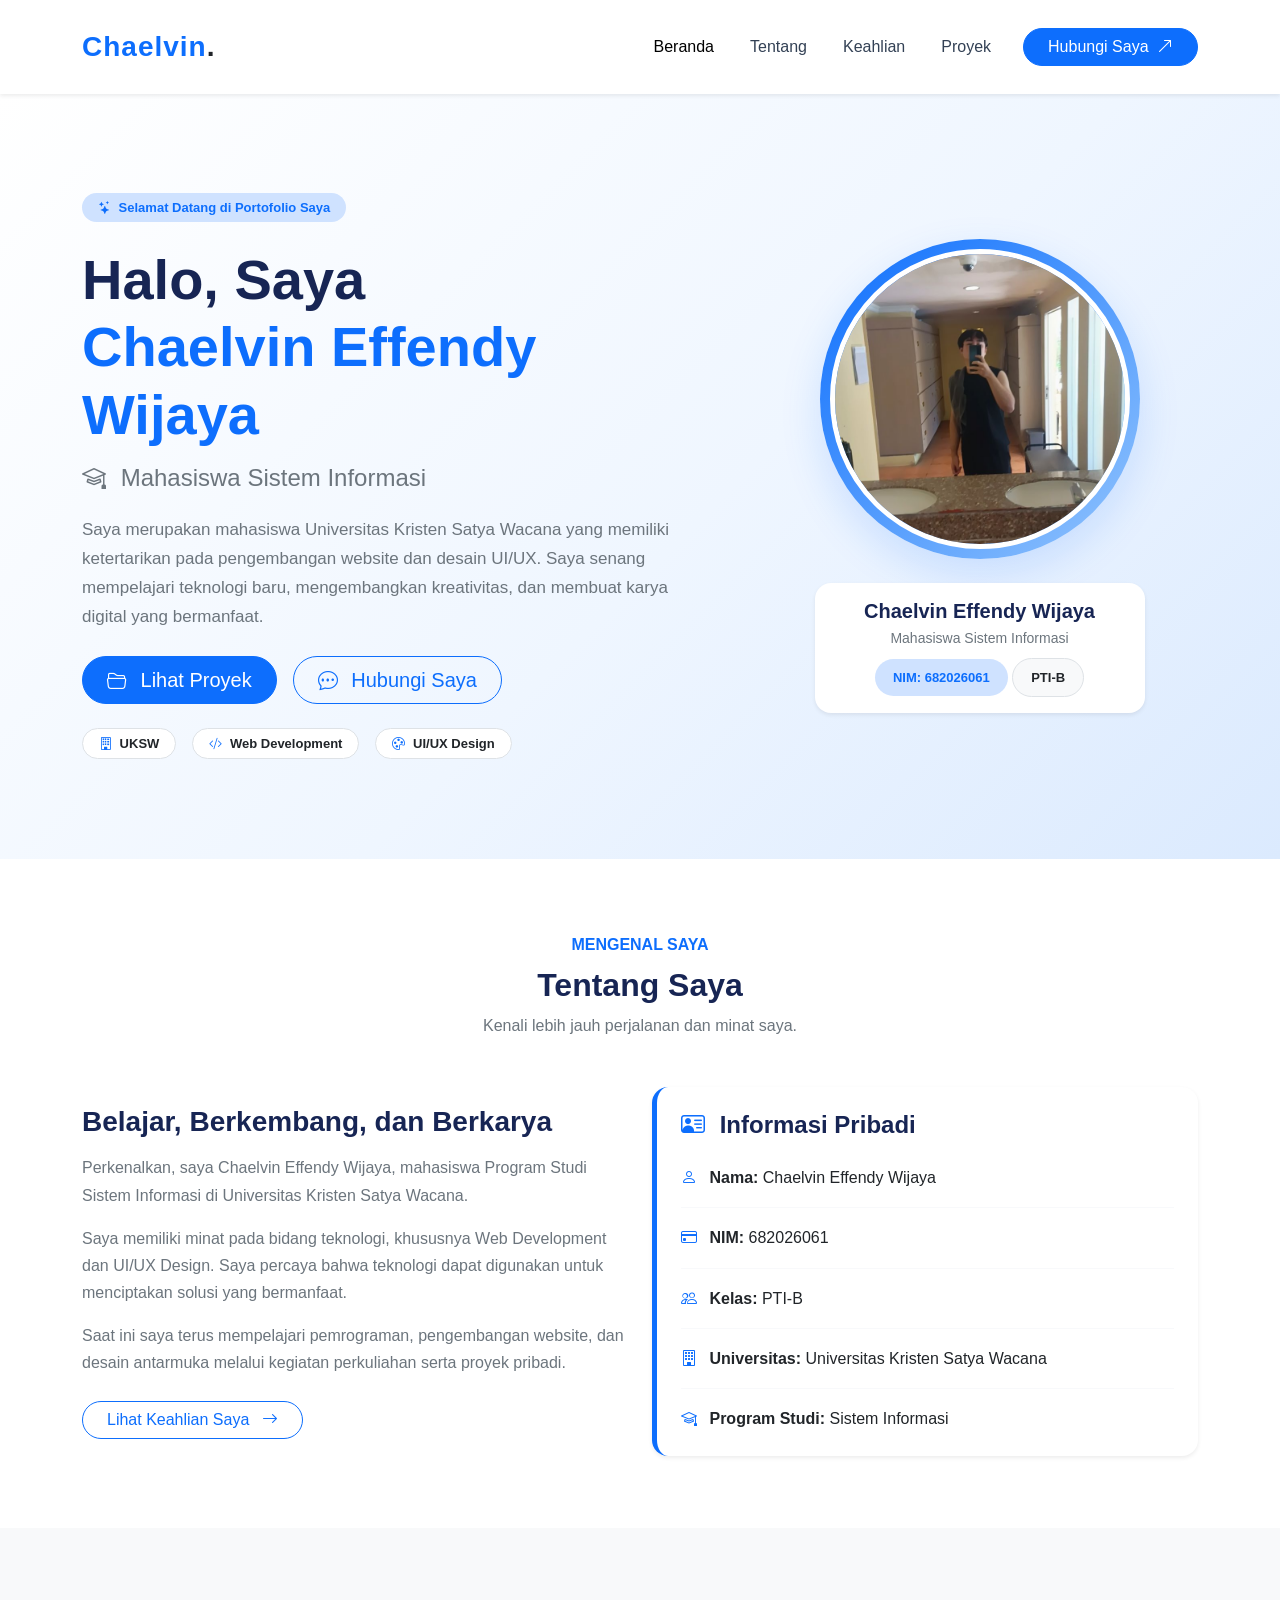
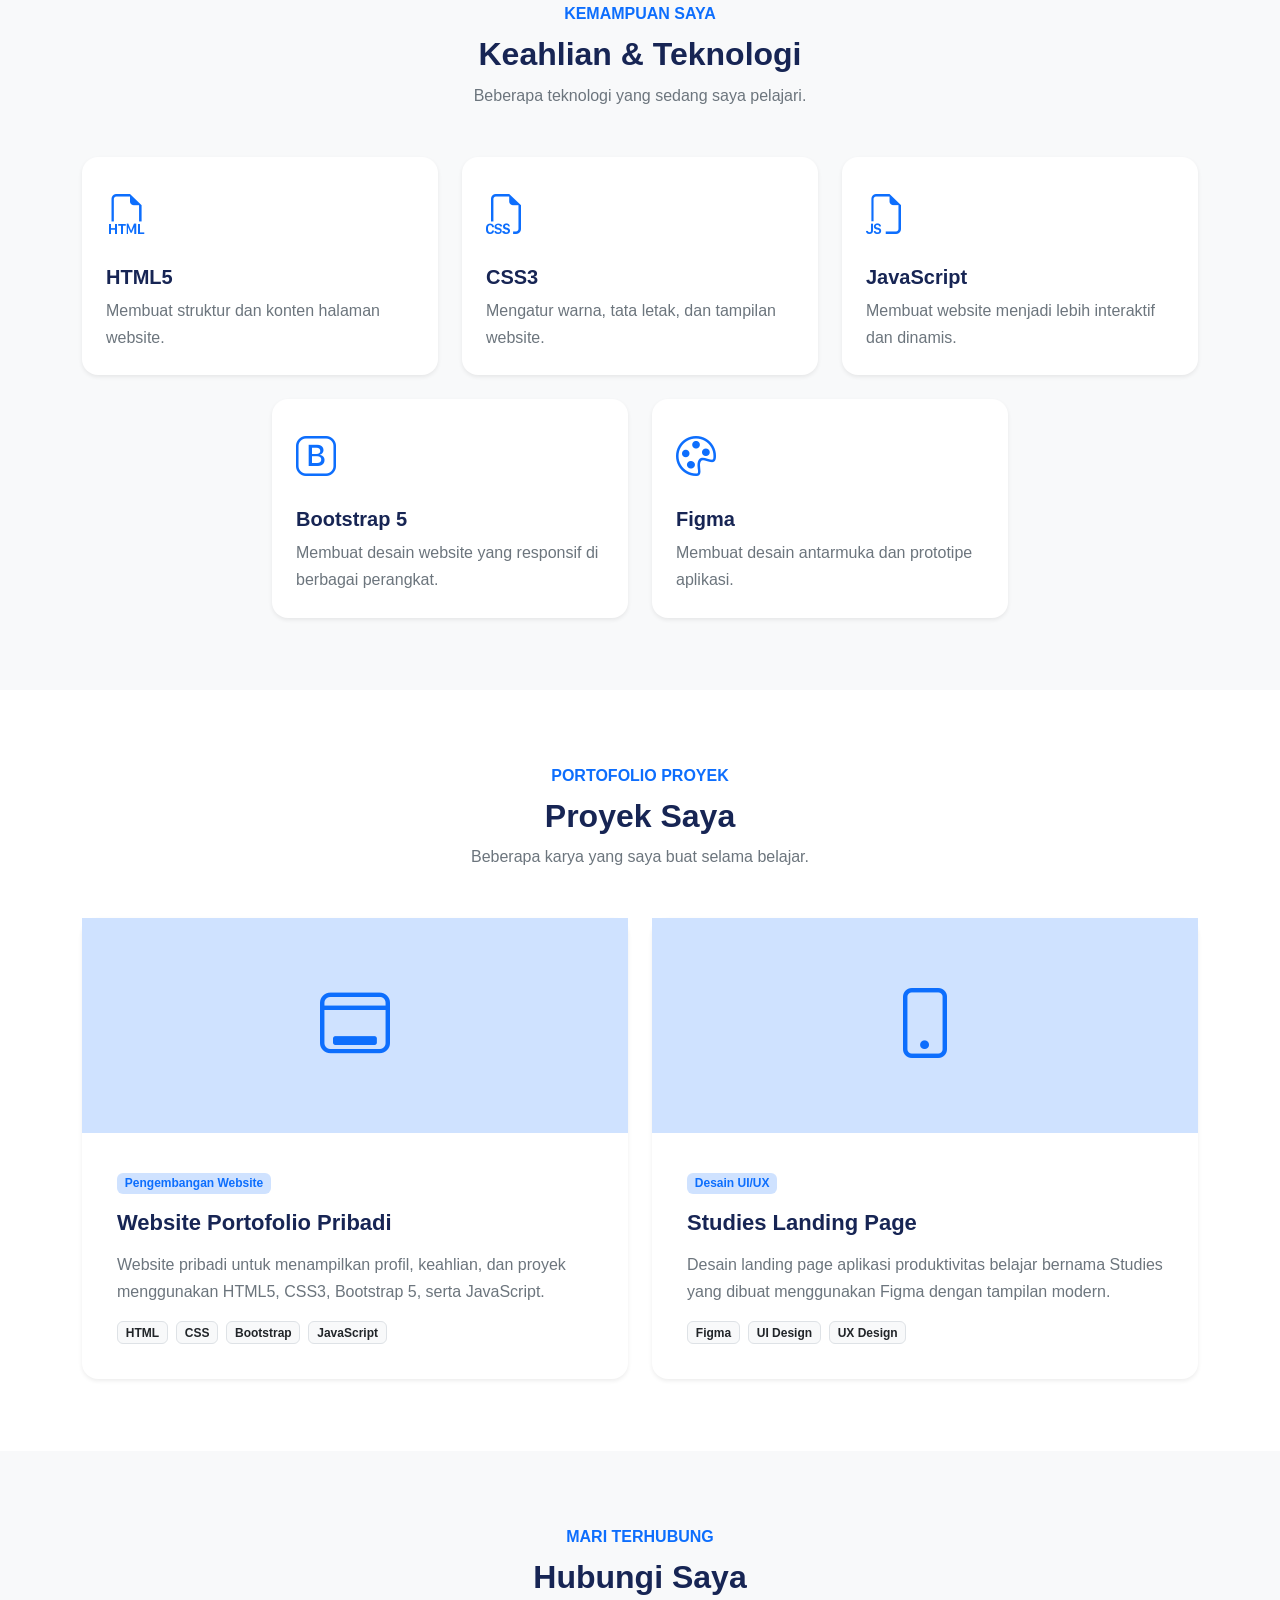
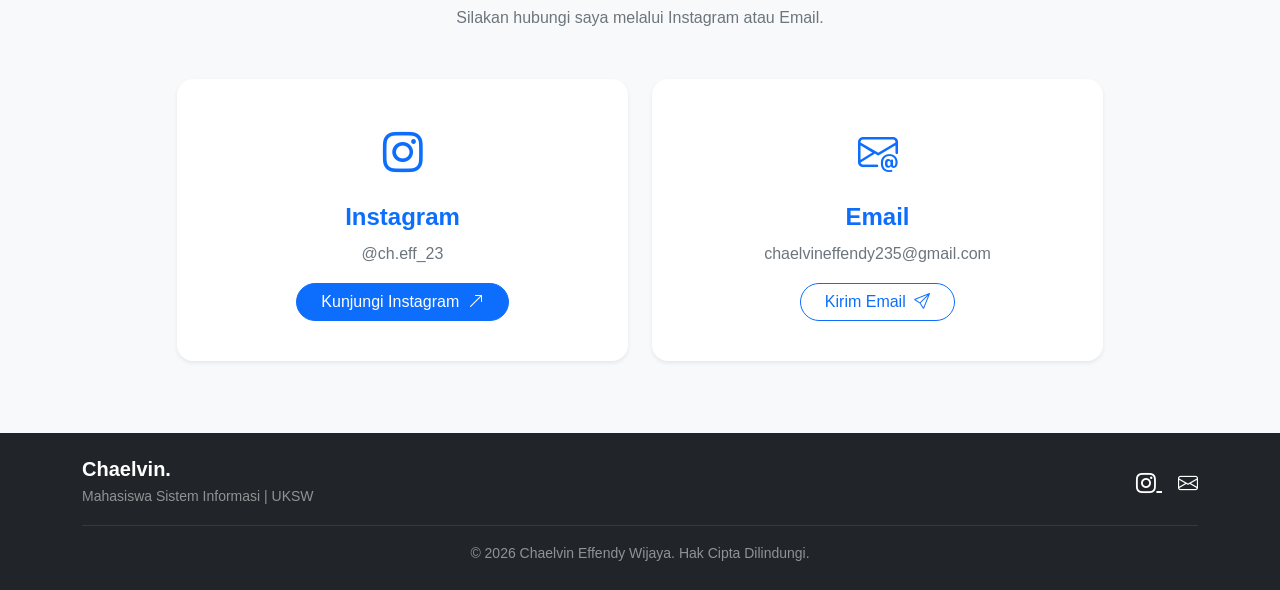
==== index.html @ d5aacc01 "Add files via upload" ====
<!DOCTYPE html>
<html lang="id">

<head>
    <!-- PENGATURAN DASAR -->
    <meta charset="UTF-8">
    <meta name="viewport" content="width=device-width, initial-scale=1.0">
    <meta name="description" content="Portofolio Chaelvin Effendy Wijaya, mahasiswa Sistem Informasi UKSW.">
    <title>Chaelvin | Portofolio Pribadi</title>

    <!-- BOOTSTRAP 5 -->
    <link href="https://cdn.jsdelivr.net/npm/bootstrap@5.3.3/dist/css/bootstrap.min.css" rel="stylesheet">

    <!-- BOOTSTRAP ICONS -->
    <link href="https://cdn.jsdelivr.net/npm/bootstrap-icons@1.11.3/font/bootstrap-icons.min.css" rel="stylesheet">

    <!-- CSS PRIBADI -->
    <link rel="stylesheet" href="style.css">
</head>

<body>

    <!-- ========== NAVBAR ========== -->
    <nav class="navbar navbar-expand-lg bg-white shadow-sm sticky-top">
        <div class="container">

            <a class="navbar-brand fw-bold fs-3 text-primary" href="#home">
                Chaelvin<span class="text-dark">.</span>
            </a>

            <button class="navbar-toggler" type="button"
                    data-bs-toggle="collapse"
                    data-bs-target="#navbarMenu"
                    aria-controls="navbarMenu"
                    aria-expanded="false"
                    aria-label="Buka menu navigasi">
                <span class="navbar-toggler-icon"></span>
            </button>

            <div class="collapse navbar-collapse" id="navbarMenu">
                <ul class="navbar-nav ms-auto align-items-lg-center gap-lg-2">

                    <li class="nav-item">
                        <a class="nav-link" href="#home">Beranda</a>
                    </li>

                    <li class="nav-item">
                        <a class="nav-link" href="#about">Tentang</a>
                    </li>

                    <li class="nav-item">
                        <a class="nav-link" href="#skills">Keahlian</a>
                    </li>

                    <li class="nav-item">
                        <a class="nav-link" href="#projects">Proyek</a>
                    </li>

                    <li class="nav-item ms-lg-3">
                        <a class="btn btn-primary rounded-pill px-4"
                           href="#contact">
                            Hubungi Saya
                            <i class="bi bi-arrow-up-right ms-1"></i>
                        </a>
                    </li>

                </ul>
            </div>
        </div>
    </nav>


    <!-- ========== HERO SECTION ========== -->
    <section id="home" class="hero-section py-5">
        <div class="container">
            <div class="row align-items-center g-5">

                <!-- PERKENALAN -->
                <div class="col-lg-7">

                    <span class="badge bg-primary-subtle text-primary rounded-pill px-3 py-2 mb-4">
                        <i class="bi bi-stars me-1"></i>
                        Selamat Datang di Portofolio Saya
                    </span>

                    <h1 class="display-4 fw-bold mb-3">
                        Halo, Saya
                        <span class="text-primary d-block">
                            Chaelvin Effendy Wijaya
                        </span>
                    </h1>

                    <h4 class="text-secondary mb-4">
                        <i class="bi bi-mortarboard me-2"></i>
                        Mahasiswa Sistem Informasi
                    </h4>

                    <p class="lead text-secondary mb-4">
                        Saya merupakan mahasiswa Universitas Kristen
                        Satya Wacana yang memiliki ketertarikan pada
                        pengembangan website dan desain UI/UX.

                        Saya senang mempelajari teknologi baru,
                        mengembangkan kreativitas, dan membuat
                        karya digital yang bermanfaat.
                    </p>

                    <!-- TOMBOL -->
                    <div class="d-flex gap-3 flex-wrap mb-4">

                        <a href="#projects"
                           class="btn btn-primary btn-lg rounded-pill px-4">
                            <i class="bi bi-folder2-open me-2"></i>
                            Lihat Proyek
                        </a>

                        <a href="#contact"
                           class="btn btn-outline-primary btn-lg rounded-pill px-4">
                            <i class="bi bi-chat-dots me-2"></i>
                            Hubungi Saya
                        </a>

                    </div>

                    <!-- INFORMASI SINGKAT -->
                    <div class="d-flex flex-wrap gap-3">

                        <span class="badge bg-white text-dark border rounded-pill px-3 py-2">
                            <i class="bi bi-building text-primary me-1"></i>
                            UKSW
                        </span>

                        <span class="badge bg-white text-dark border rounded-pill px-3 py-2">
                            <i class="bi bi-code-slash text-primary me-1"></i>
                            Web Development
                        </span>

                        <span class="badge bg-white text-dark border rounded-pill px-3 py-2">
                            <i class="bi bi-palette text-primary me-1"></i>
                            UI/UX Design
                        </span>

                    </div>
                </div>

                <!-- FOTO PROFIL -->
                <div class="col-lg-5 text-center">

                    <div class="profile-wrapper mx-auto mb-4">
                        <img src="IMG/chae.png"
                             alt="Foto profil Chaelvin Effendy Wijaya"
                             class="img-fluid rounded-circle profile-img">
                    </div>

                    <!-- KARTU IDENTITAS -->
                    <div class="card border-0 shadow-sm rounded-4 mx-auto"
                         style="max-width: 330px;">

                        <div class="card-body p-3">

                            <h5 class="fw-bold mb-1">
                                Chaelvin Effendy Wijaya
                            </h5>

                            <p class="text-secondary small mb-2">
                                Mahasiswa Sistem Informasi
                            </p>

                            <span class="badge bg-primary-subtle text-primary">
                                NIM: 682026061
                            </span>

                            <span class="badge bg-light text-dark border">
                                PTI-B
                            </span>

                        </div>
                    </div>

                </div>
            </div>
        </div>
    </section>


    <!-- ========== ABOUT SECTION ========== -->
    <section id="about" class="py-5 bg-white">
        <div class="container py-4">

            <!-- JUDUL -->
            <div class="text-center mb-5">
                <p class="text-primary fw-semibold mb-2">
                    MENGENAL SAYA
                </p>

                <h2 class="fw-bold">Tentang Saya</h2>

                <p class="text-secondary">
                    Kenali lebih jauh perjalanan dan minat saya.
                </p>
            </div>

            <div class="row align-items-center g-4">

                <!-- DESKRIPSI -->
                <div class="col-lg-6">

                    <h3 class="fw-bold mb-3">
                        Belajar, Berkembang, dan Berkarya
                    </h3>

                    <p class="text-secondary">
                        Perkenalkan, saya Chaelvin Effendy Wijaya,
                        mahasiswa Program Studi Sistem Informasi
                        di Universitas Kristen Satya Wacana.
                    </p>

                    <p class="text-secondary">
                        Saya memiliki minat pada bidang teknologi,
                        khususnya Web Development dan UI/UX Design.
                        Saya percaya bahwa teknologi dapat digunakan
                        untuk menciptakan solusi yang bermanfaat.
                    </p>

                    <p class="text-secondary">
                        Saat ini saya terus mempelajari pemrograman,
                        pengembangan website, dan desain antarmuka
                        melalui kegiatan perkuliahan serta proyek pribadi.
                    </p>

                    <a href="#skills"
                       class="btn btn-outline-primary rounded-pill px-4 mt-2">
                        Lihat Keahlian Saya
                        <i class="bi bi-arrow-right ms-2"></i>
                    </a>

                </div>

                <!-- DATA DIRI -->
                <div class="col-lg-6">

                    <div class="card border-0 shadow-sm rounded-4">
                        <div class="card-body p-4">

                            <h4 class="fw-bold mb-4">
                                <i class="bi bi-person-vcard text-primary me-2"></i>
                                Informasi Pribadi
                            </h4>

                            <p>
                                <i class="bi bi-person text-primary me-2"></i>
                                <strong>Nama:</strong>
                                Chaelvin Effendy Wijaya
                            </p>
                            <hr>

                            <p>
                                <i class="bi bi-credit-card text-primary me-2"></i>
                                <strong>NIM:</strong>
                                682026061
                            </p>
                            <hr>

                            <p>
                                <i class="bi bi-people text-primary me-2"></i>
                                <strong>Kelas:</strong>
                                PTI-B
                            </p>
                            <hr>

                            <p>
                                <i class="bi bi-building text-primary me-2"></i>
                                <strong>Universitas:</strong>
                                Universitas Kristen Satya Wacana
                            </p>
                            <hr>

                            <p class="mb-0">
                                <i class="bi bi-mortarboard text-primary me-2"></i>
                                <strong>Program Studi:</strong>
                                Sistem Informasi
                            </p>

                        </div>
                    </div>

                </div>
            </div>
        </div>
    </section>


    <!-- ========== SKILLS SECTION ========== -->
    <section id="skills" class="py-5 bg-light">
        <div class="container py-4">

            <div class="text-center mb-5">
                <p class="text-primary fw-semibold mb-2">
                    KEMAMPUAN SAYA
                </p>

                <h2 class="fw-bold">Keahlian & Teknologi</h2>

                <p class="text-secondary">
                    Beberapa teknologi yang sedang saya pelajari.
                </p>
            </div>

            <div class="row g-4 justify-content-center">

                <!-- HTML -->
                <div class="col-md-6 col-lg-4">
                    <div class="card skill-card h-100 border-0 shadow-sm rounded-4">
                        <div class="card-body p-4">

                            <i class="bi bi-filetype-html fs-1 text-primary"></i>

                            <h5 class="fw-bold mt-3">HTML5</h5>

                            <p class="text-secondary mb-0">
                                Membuat struktur dan konten
                                halaman website.
                            </p>

                        </div>
                    </div>
                </div>

                <!-- CSS -->
                <div class="col-md-6 col-lg-4">
                    <div class="card skill-card h-100 border-0 shadow-sm rounded-4">
                        <div class="card-body p-4">

                            <i class="bi bi-filetype-css fs-1 text-primary"></i>

                            <h5 class="fw-bold mt-3">CSS3</h5>

                            <p class="text-secondary mb-0">
                                Mengatur warna, tata letak,
                                dan tampilan website.
                            </p>

                        </div>
                    </div>
                </div>

                <!-- JAVASCRIPT -->
                <div class="col-md-6 col-lg-4">
                    <div class="card skill-card h-100 border-0 shadow-sm rounded-4">
                        <div class="card-body p-4">

                            <i class="bi bi-filetype-js fs-1 text-primary"></i>

                            <h5 class="fw-bold mt-3">JavaScript</h5>

                            <p class="text-secondary mb-0">
                                Membuat website menjadi lebih
                                interaktif dan dinamis.
                            </p>

                        </div>
                    </div>
                </div>

                <!-- BOOTSTRAP -->
                <div class="col-md-6 col-lg-4">
                    <div class="card skill-card h-100 border-0 shadow-sm rounded-4">
                        <div class="card-body p-4">

                            <i class="bi bi-bootstrap fs-1 text-primary"></i>

                            <h5 class="fw-bold mt-3">Bootstrap 5</h5>

                            <p class="text-secondary mb-0">
                                Membuat desain website yang
                                responsif di berbagai perangkat.
                            </p>

                        </div>
                    </div>
                </div>

                <!-- FIGMA -->
                <div class="col-md-6 col-lg-4">
                    <div class="card skill-card h-100 border-0 shadow-sm rounded-4">
                        <div class="card-body p-4">

                            <i class="bi bi-palette fs-1 text-primary"></i>

                            <h5 class="fw-bold mt-3">Figma</h5>

                            <p class="text-secondary mb-0">
                                Membuat desain antarmuka
                                dan prototipe aplikasi.
                            </p>

                        </div>
                    </div>
                </div>

            </div>
        </div>
    </section>


    <!-- ========== PROJECTS SECTION ========== -->
    <section id="projects" class="py-5 bg-white">
        <div class="container py-4">

            <div class="text-center mb-5">
                <p class="text-primary fw-semibold mb-2">
                    PORTOFOLIO PROYEK
                </p>

                <h2 class="fw-bold">Proyek Saya</h2>

                <p class="text-secondary">
                    Beberapa karya yang saya buat selama belajar.
                </p>
            </div>

            <div class="row g-4">

                <!-- PROYEK WEBSITE -->
                <div class="col-md-6">
                    <div class="card project-card h-100 border-0 shadow-sm rounded-4">

                        <div class="project-preview bg-primary-subtle text-center py-5">
                            <i class="bi bi-window-desktop text-primary"
                               style="font-size: 70px;"></i>
                        </div>

                        <div class="card-body p-4">

                            <span class="badge bg-primary-subtle text-primary mb-3">
                                Pengembangan Website
                            </span>

                            <h4 class="fw-bold">
                                Website Portofolio Pribadi
                            </h4>

                            <p class="text-secondary">
                                Website pribadi untuk menampilkan
                                profil, keahlian, dan proyek
                                menggunakan HTML5, CSS3,
                                Bootstrap 5, serta JavaScript.
                            </p>

                            <div class="d-flex flex-wrap gap-2">
                                <span class="badge bg-light text-dark border">HTML</span>
                                <span class="badge bg-light text-dark border">CSS</span>
                                <span class="badge bg-light text-dark border">Bootstrap</span>
                                <span class="badge bg-light text-dark border">JavaScript</span>
                            </div>

                        </div>
                    </div>
                </div>

                <!-- PROYEK FIGMA -->
                <div class="col-md-6">
                    <div class="card project-card h-100 border-0 shadow-sm rounded-4">

                        <div class="project-preview bg-primary-subtle text-center py-5">
                            <i class="bi bi-phone text-primary"
                               style="font-size: 70px;"></i>
                        </div>

                        <div class="card-body p-4">

                            <span class="badge bg-primary-subtle text-primary mb-3">
                                Desain UI/UX
                            </span>

                            <h4 class="fw-bold">
                                Studies Landing Page
                            </h4>

                            <p class="text-secondary">
                                Desain landing page aplikasi
                                produktivitas belajar bernama
                                Studies yang dibuat menggunakan
                                Figma dengan tampilan modern.
                            </p>

                            <div class="d-flex flex-wrap gap-2">
                                <span class="badge bg-light text-dark border">Figma</span>
                                <span class="badge bg-light text-dark border">UI Design</span>
                                <span class="badge bg-light text-dark border">UX Design</span>
                            </div>

                        </div>
                    </div>
                </div>

            </div>
        </div>
    </section>


    <!-- ========== CONTACT SECTION ========== -->
    <section id="contact" class="py-5 bg-light">
        <div class="container py-4">

            <div class="text-center mb-5">
                <p class="text-primary fw-semibold mb-2">
                    MARI TERHUBUNG
                </p>

                <h2 class="fw-bold">Hubungi Saya</h2>

                <p class="text-secondary">
                    Silakan hubungi saya melalui Instagram atau Email.
                </p>
            </div>

            <div class="row justify-content-center g-4">

                <!-- INSTAGRAM -->
                <div class="col-md-5">
                    <div class="card contact-card h-100 border-0 shadow-sm rounded-4">
                        <div class="card-body text-center p-4">

                            <i class="bi bi-instagram fs-1 text-primary"></i>

                            <h4 class="fw-bold mt-3">
                                Instagram
                            </h4>

                            <p class="text-secondary">
                                @ch.eff_23
                            </p>

                            <a href="https://www.instagram.com/ch.eff_23/"
                               target="_blank"
                               rel="noopener noreferrer"
                               class="btn btn-primary rounded-pill px-4">
                                Kunjungi Instagram
                                <i class="bi bi-arrow-up-right ms-1"></i>
                            </a>

                        </div>
                    </div>
                </div>

                <!-- EMAIL -->
                <div class="col-md-5">
                    <div class="card contact-card h-100 border-0 shadow-sm rounded-4">
                        <div class="card-body text-center p-4">

                            <i class="bi bi-envelope-at fs-1 text-primary"></i>

                            <h4 class="fw-bold mt-3">
                                Email
                            </h4>

                            <p class="text-secondary text-break">
                                chaelvineffendy235@gmail.com
                            </p>

                            <a href="mailto:chaelvineffendy235@gmail.com"
                               class="btn btn-outline-primary rounded-pill px-4">
                                Kirim Email
                                <i class="bi bi-send ms-1"></i>
                            </a>

                        </div>
                    </div>
                </div>

            </div>
        </div>
    </section>


    <!-- ========== FOOTER ========== -->
    <footer class="bg-dark text-white py-4">
        <div class="container">

            <div class="row align-items-center text-center text-md-start g-3">

                <div class="col-md-6">
                    <h5 class="fw-bold text-white mb-1">
                        Chaelvin.
                    </h5>

                    <p class="text-white-50 small mb-0">
                        Mahasiswa Sistem Informasi | UKSW
                    </p>
                </div>

                <div class="col-md-6 text-md-end">
                    <a href="https://www.instagram.com/ch.eff_23/"
                       target="_blank"
                       rel="noopener noreferrer"
                       aria-label="Instagram Chaelvin"
                       class="text-white me-3 fs-5">
                        <i class="bi bi-instagram"></i>
                    </a>

                    <a href="mailto:chaelvineffendy235@gmail.com"
                       aria-label="Email Chaelvin"
                       class="text-white fs-5">
                        <i class="bi bi-envelope"></i>
                    </a>
                </div>

            </div>

            <hr class="border-secondary my-3">

            <p class="text-white-50 text-center small mb-0">
                &copy; 2026 Chaelvin Effendy Wijaya.
                Hak Cipta Dilindungi.
            </p>

        </div>
    </footer>


    <!-- BOOTSTRAP JAVASCRIPT -->
    <script src="https://cdn.jsdelivr.net/npm/bootstrap@5.3.3/dist/js/bootstrap.bundle.min.js"></script>

    <!-- JAVASCRIPT PRIBADI -->
    <script src="script.js"></script>

</body>
</html>
---- style.css ----
/* ==================================
   1. PENGATURAN DASAR
================================== */

html {
    scroll-behavior: smooth;
    scroll-padding-top: 80px;
}

body {
    font-family: Arial, sans-serif;
    color: #1e293b;
    background-color: #ffffff;
    line-height: 1.7;
}

h1, h2, h3, h4, h5 {
    color: #172554;
}

section {
    overflow: hidden;
}

/* ==================================
   2. NAVBAR
================================== */

.navbar {
    padding: 18px 0;
}

.navbar-brand {
    font-size: 25px;
    letter-spacing: 1px;
}

.navbar .nav-link {
    color: #334155;
    font-weight: 500;
    margin-left: 12px;
    transition: 0.3s;
}

.navbar .nav-link:hover {
    color: #0d6efd;
}

/* ==================================
   3. HERO SECTION
================================== */

.hero-section {
    min-height: 85vh;
    display: flex;
    align-items: center;

    background: linear-gradient(
        135deg,
        #ffffff 0%,
        #eff6ff 55%,
        #dbeafe 100%
    );
}

.hero-section h1 {
    line-height: 1.2;
}

.hero-section .lead {
    font-size: 17px;
    max-width: 600px;
}

.hero-section .badge {
    padding: 12px 18px;
    font-size: 13px;
    border-radius: 30px;
}

/* ==================================
   4. FOTO PROFIL
================================== */

.profile-wrapper {
    width: 320px;
    height: 320px;
    max-width: 100%;

    padding: 10px;
    border-radius: 50%;

    background: linear-gradient(
        135deg,
        #0d6efd,
        #93c5fd
    );

    box-shadow: 0 15px 40px
        rgba(13, 110, 253, 0.15);
}

.profile-img {
    width: 100%;
    height: 100%;

    object-fit: cover;
    border: 5px solid white;

    transition: transform 0.4s ease;
}

.profile-img:hover {
    transform: scale(1.04);
}

/* ==================================
   5. TOMBOL
================================== */

.btn {
    font-weight: 500;
    transition: 0.3s;
}

.btn-primary {
    background-color: #0d6efd;
    border-color: #0d6efd;
}

.btn-primary:hover {
    background-color: #084298;
    border-color: #084298;
    transform: translateY(-3px);
}

.btn-outline-primary:hover {
    transform: translateY(-3px);
}

/* ==================================
   6. ABOUT SECTION
================================== */

#about {
    padding-top: 70px;
    padding-bottom: 70px;
}

#about .card {
    background-color: #ffffff;
    border-left: 5px solid #0d6efd !important;
}

#about .card p {
    margin-bottom: 12px;
}

#about hr {
    border-color: #e2e8f0;
}

/* ==================================
   7. SKILLS SECTION
================================== */

.skill-card {
    transition: 0.3s ease;
    background-color: #ffffff;
}

.skill-card:hover {
    transform: translateY(-8px);
    box-shadow: 0 15px 30px
        rgba(0, 0, 0, 0.10) !important;
}

.skill-icon {
    width: 75px;
    height: 75px;

    margin: auto;

    display: flex;
    align-items: center;
    justify-content: center;

    background-color: #dbeafe;
    color: #0d6efd;

    font-size: 19px;
    font-weight: bold;

    border-radius: 18px;
}

/* ==================================
   8. PROJECTS SECTION
================================== */

.project-card {
    transition: 0.3s ease;
    background-color: #ffffff;
}

.project-card:hover {
    transform: translateY(-8px);

    box-shadow: 0 15px 35px
        rgba(0, 0, 0, 0.10) !important;
}

.project-card .card-body {
    padding: 35px !important;
}

.project-card h4 {
    font-size: 22px;
    margin-bottom: 15px;
}

/* ==================================
   9. CONTACT SECTION
================================== */

.contact-card {
    transition: 0.3s ease;
}

.contact-card:hover {
    transform: translateY(-6px);

    box-shadow: 0 12px 30px
        rgba(0, 0, 0, 0.10) !important;
}

.contact-card .card-body {
    padding: 40px 25px !important;
}

.contact-card h4 {
    color: #0d6efd;
}

/* ==================================
   10. FOOTER
================================== */

footer {
    background-color: #0f172a !important;
}

footer h5 {
    color: #ffffff;
}

footer p {
    font-size: 14px;
}

/* ==================================
   11. RESPONSIVE UNTUK HP
================================== */

@media (max-width: 768px) {

    .hero-section {
        min-height: auto;
        text-align: center;
        padding-top: 70px !important;
        padding-bottom: 70px !important;
    }

    .hero-section h1 {
        font-size: 36px;
    }

    .hero-section .lead {
        font-size: 15px;
    }

    .hero-section .d-flex {
        justify-content: center;
    }

    .profile-wrapper {
        width: 250px;
        height: 250px;
    }

    .navbar .nav-link {
        margin-left: 0;
        padding: 10px 0;
    }

    #about {
        padding-top: 40px;
        padding-bottom: 40px;
    }

    .project-card .card-body {
        padding: 25px !important;
    }

}
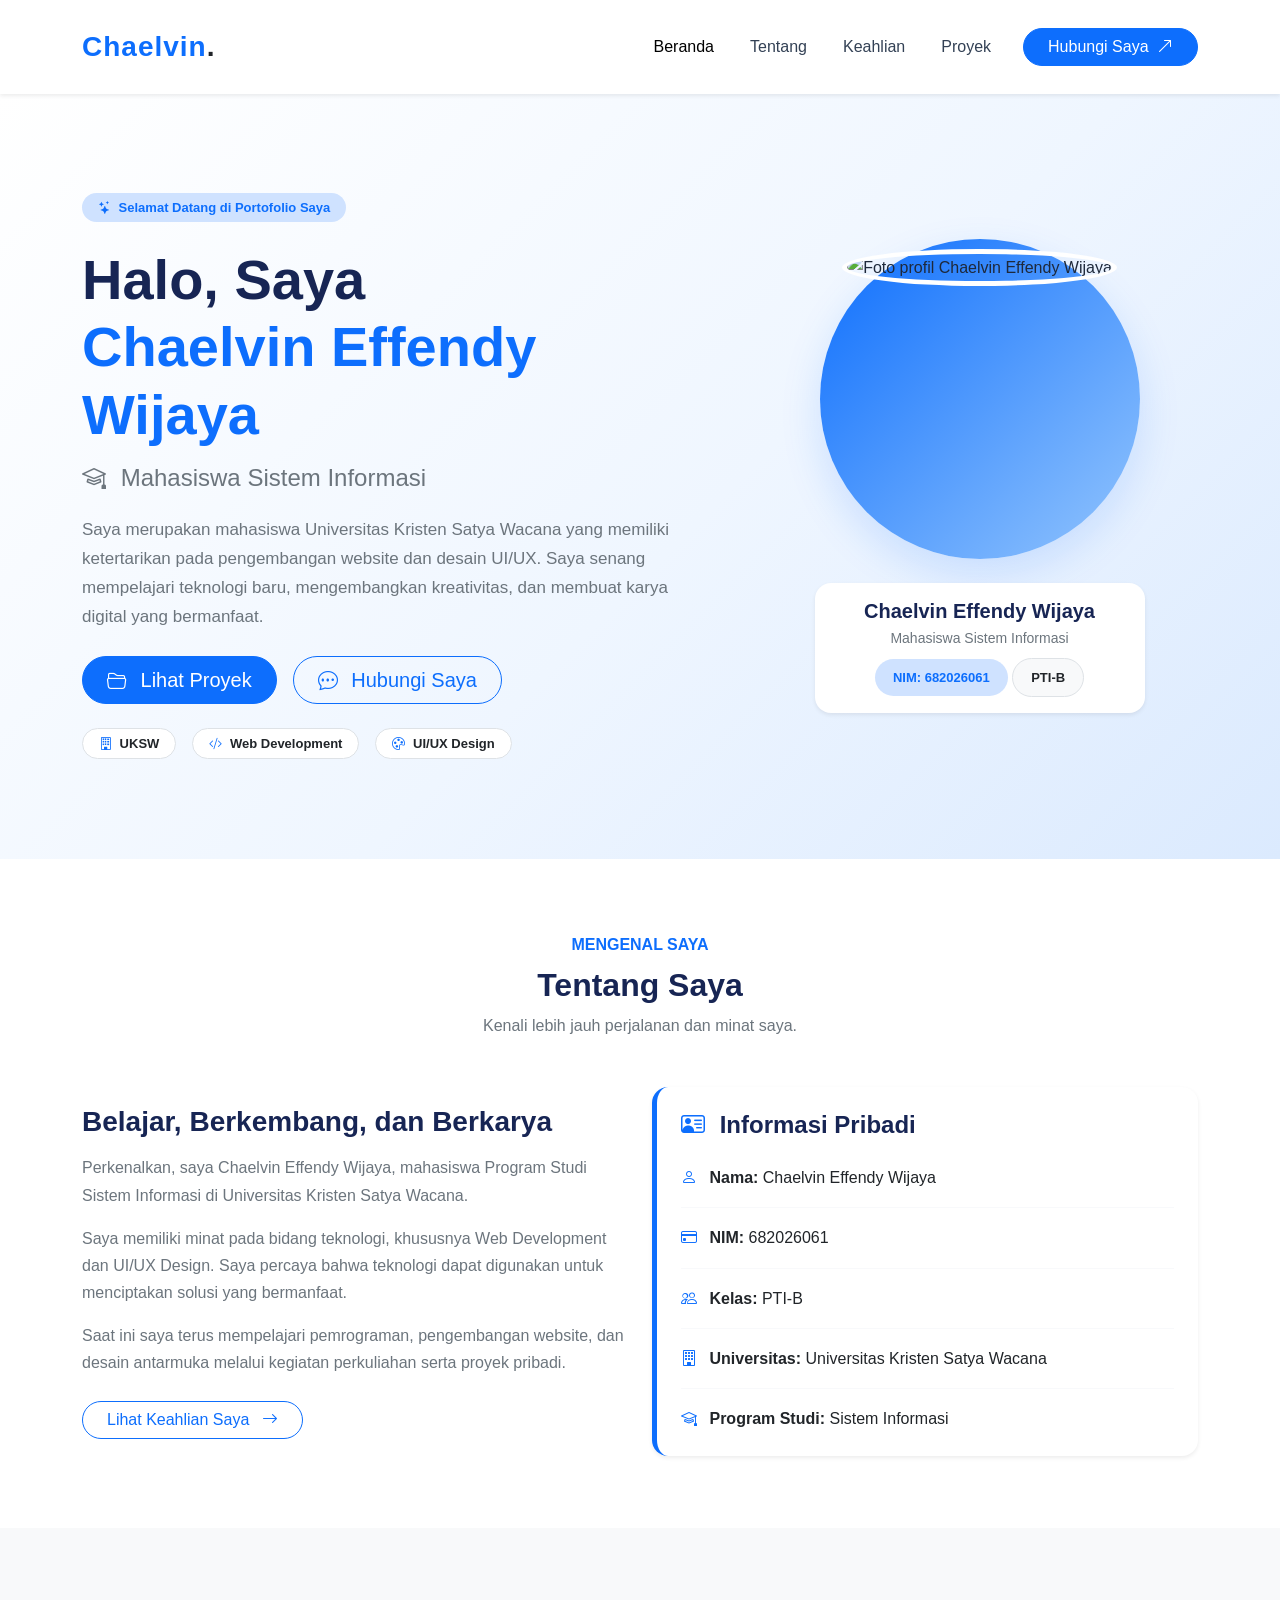
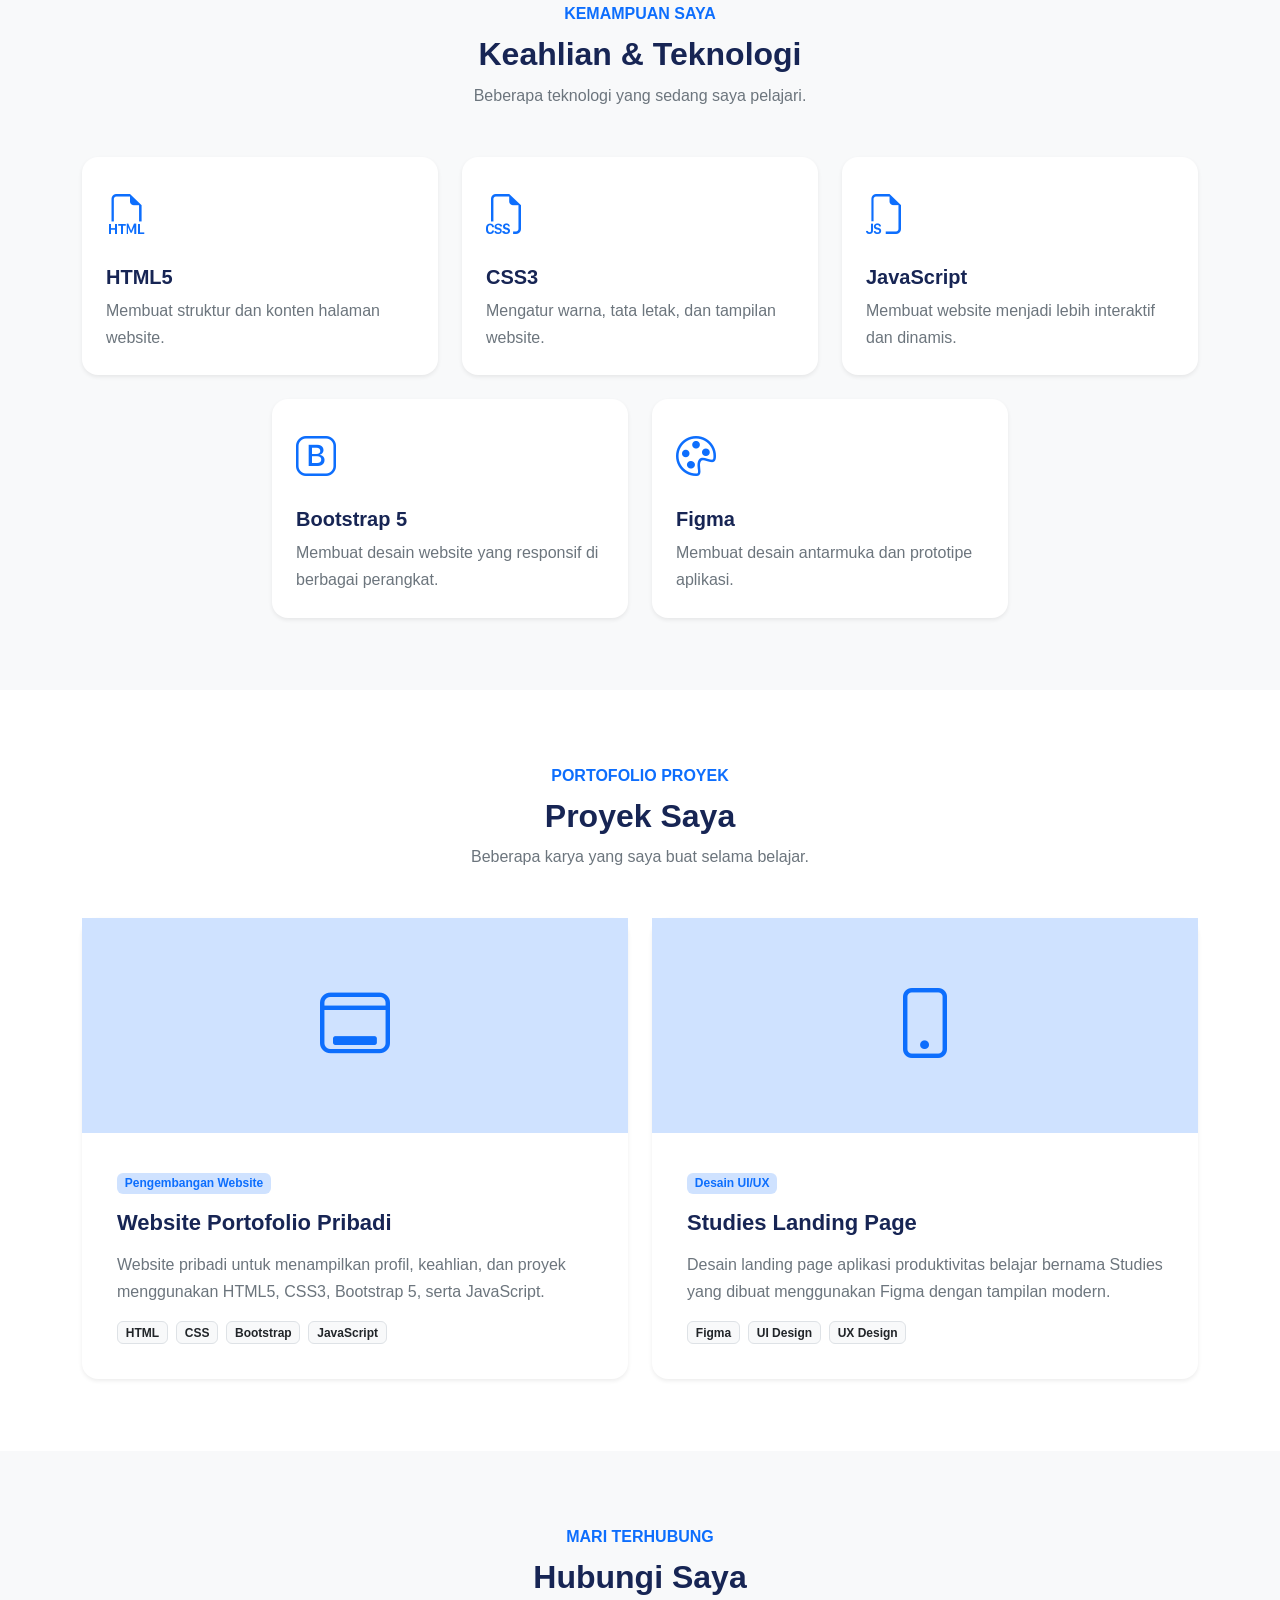
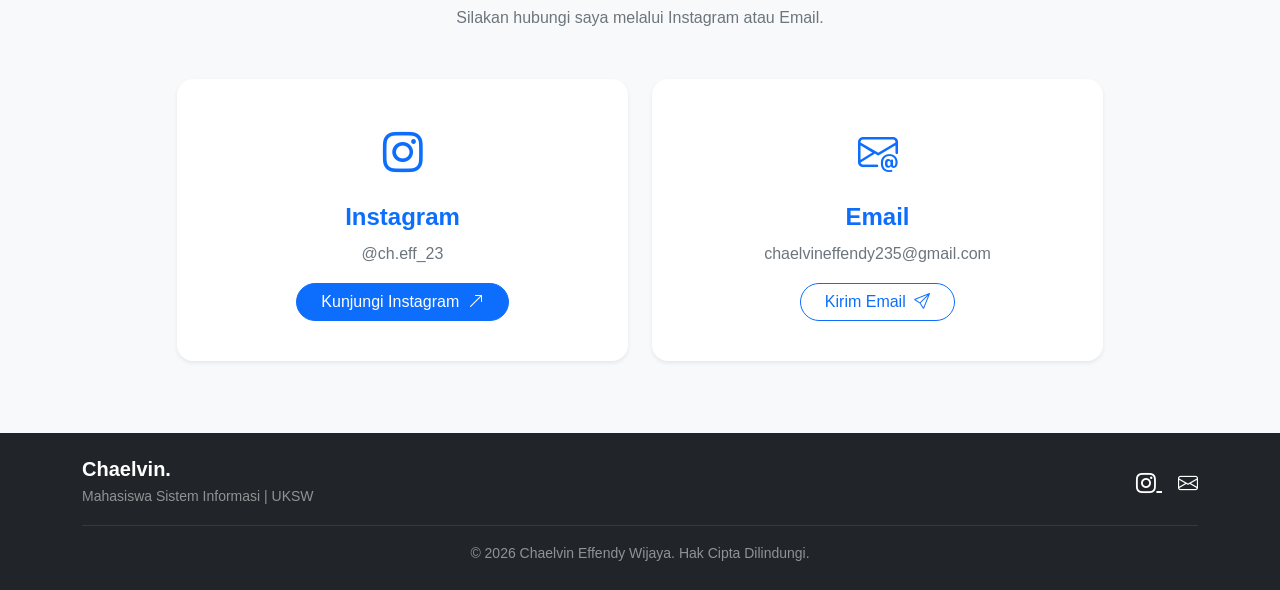
==== commit 9518c474: "Add files via upload" ====
--- a/index.html
+++ b/index.html
@@ -1,630 +1,563 @@
-
-<!DOCTYPE html>
+<!doctype html>
 <html lang="id">
-
-<head>
+  <head>
     <!-- PENGATURAN DASAR -->
-    <meta charset="UTF-8">
-    <meta name="viewport" content="width=device-width, initial-scale=1.0">
-    <meta name="description" content="Portofolio Chaelvin Effendy Wijaya, mahasiswa Sistem Informasi UKSW.">
+    <meta charset="UTF-8" />
+    <meta name="viewport" content="width=device-width, initial-scale=1.0" />
+    <meta
+      name="description"
+      content="Portofolio Chaelvin Effendy Wijaya, mahasiswa Sistem Informasi UKSW."
+    />
     <title>Chaelvin | Portofolio Pribadi</title>
 
     <!-- BOOTSTRAP 5 -->
-    <link href="https://cdn.jsdelivr.net/npm/bootstrap@5.3.3/dist/css/bootstrap.min.css" rel="stylesheet">
+    <link
+      href="https://cdn.jsdelivr.net/npm/bootstrap@5.3.3/dist/css/bootstrap.min.css"
+      rel="stylesheet"
+    />
 
     <!-- BOOTSTRAP ICONS -->
-    <link href="https://cdn.jsdelivr.net/npm/bootstrap-icons@1.11.3/font/bootstrap-icons.min.css" rel="stylesheet">
+    <link
+      href="https://cdn.jsdelivr.net/npm/bootstrap-icons@1.11.3/font/bootstrap-icons.min.css"
+      rel="stylesheet"
+    />
 
     <!-- CSS PRIBADI -->
-    <link rel="stylesheet" href="style.css">
-</head>
-
-<body>
-
+    <link rel="stylesheet" href="style.css" />
+  </head>
+
+  <body>
     <!-- ========== NAVBAR ========== -->
     <nav class="navbar navbar-expand-lg bg-white shadow-sm sticky-top">
-        <div class="container">
-
-            <a class="navbar-brand fw-bold fs-3 text-primary" href="#home">
-                Chaelvin<span class="text-dark">.</span>
-            </a>
-
-            <button class="navbar-toggler" type="button"
-                    data-bs-toggle="collapse"
-                    data-bs-target="#navbarMenu"
-                    aria-controls="navbarMenu"
-                    aria-expanded="false"
-                    aria-label="Buka menu navigasi">
-                <span class="navbar-toggler-icon"></span>
-            </button>
-
-            <div class="collapse navbar-collapse" id="navbarMenu">
-                <ul class="navbar-nav ms-auto align-items-lg-center gap-lg-2">
-
-                    <li class="nav-item">
-                        <a class="nav-link" href="#home">Beranda</a>
-                    </li>
-
-                    <li class="nav-item">
-                        <a class="nav-link" href="#about">Tentang</a>
-                    </li>
-
-                    <li class="nav-item">
-                        <a class="nav-link" href="#skills">Keahlian</a>
-                    </li>
-
-                    <li class="nav-item">
-                        <a class="nav-link" href="#projects">Proyek</a>
-                    </li>
-
-                    <li class="nav-item ms-lg-3">
-                        <a class="btn btn-primary rounded-pill px-4"
-                           href="#contact">
-                            Hubungi Saya
-                            <i class="bi bi-arrow-up-right ms-1"></i>
-                        </a>
-                    </li>
-
-                </ul>
-            </div>
-        </div>
+      <div class="container">
+        <a class="navbar-brand fw-bold fs-3 text-primary" href="#home">
+          Chaelvin<span class="text-dark">.</span>
+        </a>
+
+        <button
+          class="navbar-toggler"
+          type="button"
+          data-bs-toggle="collapse"
+          data-bs-target="#navbarMenu"
+          aria-controls="navbarMenu"
+          aria-expanded="false"
+          aria-label="Buka menu navigasi"
+        >
+          <span class="navbar-toggler-icon"></span>
+        </button>
+
+        <div class="collapse navbar-collapse" id="navbarMenu">
+          <ul class="navbar-nav ms-auto align-items-lg-center gap-lg-2">
+            <li class="nav-item">
+              <a class="nav-link" href="#home">Beranda</a>
+            </li>
+
+            <li class="nav-item">
+              <a class="nav-link" href="#about">Tentang</a>
+            </li>
+
+            <li class="nav-item">
+              <a class="nav-link" href="#skills">Keahlian</a>
+            </li>
+
+            <li class="nav-item">
+              <a class="nav-link" href="#projects">Proyek</a>
+            </li>
+
+            <li class="nav-item ms-lg-3">
+              <a class="btn btn-primary rounded-pill px-4" href="#contact">
+                Hubungi Saya
+                <i class="bi bi-arrow-up-right ms-1"></i>
+              </a>
+            </li>
+          </ul>
+        </div>
+      </div>
     </nav>
-
 
     <!-- ========== HERO SECTION ========== -->
     <section id="home" class="hero-section py-5">
-        <div class="container">
-            <div class="row align-items-center g-5">
-
-                <!-- PERKENALAN -->
-                <div class="col-lg-7">
-
-                    <span class="badge bg-primary-subtle text-primary rounded-pill px-3 py-2 mb-4">
-                        <i class="bi bi-stars me-1"></i>
-                        Selamat Datang di Portofolio Saya
-                    </span>
-
-                    <h1 class="display-4 fw-bold mb-3">
-                        Halo, Saya
-                        <span class="text-primary d-block">
-                            Chaelvin Effendy Wijaya
-                        </span>
-                    </h1>
-
-                    <h4 class="text-secondary mb-4">
-                        <i class="bi bi-mortarboard me-2"></i>
-                        Mahasiswa Sistem Informasi
-                    </h4>
-
-                    <p class="lead text-secondary mb-4">
-                        Saya merupakan mahasiswa Universitas Kristen
-                        Satya Wacana yang memiliki ketertarikan pada
-                        pengembangan website dan desain UI/UX.
-
-                        Saya senang mempelajari teknologi baru,
-                        mengembangkan kreativitas, dan membuat
-                        karya digital yang bermanfaat.
-                    </p>
-
-                    <!-- TOMBOL -->
-                    <div class="d-flex gap-3 flex-wrap mb-4">
-
-                        <a href="#projects"
-                           class="btn btn-primary btn-lg rounded-pill px-4">
-                            <i class="bi bi-folder2-open me-2"></i>
-                            Lihat Proyek
-                        </a>
-
-                        <a href="#contact"
-                           class="btn btn-outline-primary btn-lg rounded-pill px-4">
-                            <i class="bi bi-chat-dots me-2"></i>
-                            Hubungi Saya
-                        </a>
-
-                    </div>
-
-                    <!-- INFORMASI SINGKAT -->
-                    <div class="d-flex flex-wrap gap-3">
-
-                        <span class="badge bg-white text-dark border rounded-pill px-3 py-2">
-                            <i class="bi bi-building text-primary me-1"></i>
-                            UKSW
-                        </span>
-
-                        <span class="badge bg-white text-dark border rounded-pill px-3 py-2">
-                            <i class="bi bi-code-slash text-primary me-1"></i>
-                            Web Development
-                        </span>
-
-                        <span class="badge bg-white text-dark border rounded-pill px-3 py-2">
-                            <i class="bi bi-palette text-primary me-1"></i>
-                            UI/UX Design
-                        </span>
-
-                    </div>
-                </div>
-
-                <!-- FOTO PROFIL -->
-                <div class="col-lg-5 text-center">
-
-                    <div class="profile-wrapper mx-auto mb-4">
-                        <img src="IMG/chae.png"
-                             alt="Foto profil Chaelvin Effendy Wijaya"
-                             class="img-fluid rounded-circle profile-img">
-                    </div>
-
-                    <!-- KARTU IDENTITAS -->
-                    <div class="card border-0 shadow-sm rounded-4 mx-auto"
-                         style="max-width: 330px;">
-
-                        <div class="card-body p-3">
-
-                            <h5 class="fw-bold mb-1">
-                                Chaelvin Effendy Wijaya
-                            </h5>
-
-                            <p class="text-secondary small mb-2">
-                                Mahasiswa Sistem Informasi
-                            </p>
-
-                            <span class="badge bg-primary-subtle text-primary">
-                                NIM: 682026061
-                            </span>
-
-                            <span class="badge bg-light text-dark border">
-                                PTI-B
-                            </span>
-
-                        </div>
-                    </div>
-
-                </div>
-            </div>
-        </div>
+      <div class="container">
+        <div class="row align-items-center g-5">
+          <!-- PERKENALAN -->
+          <div class="col-lg-7">
+            <span
+              class="badge bg-primary-subtle text-primary rounded-pill px-3 py-2 mb-4"
+            >
+              <i class="bi bi-stars me-1"></i>
+              Selamat Datang di Portofolio Saya
+            </span>
+
+            <h1 class="display-4 fw-bold mb-3">
+              Halo, Saya
+              <span class="text-primary d-block">
+                Chaelvin Effendy Wijaya
+              </span>
+            </h1>
+
+            <h4 class="text-secondary mb-4">
+              <i class="bi bi-mortarboard me-2"></i>
+              Mahasiswa Sistem Informasi
+            </h4>
+
+            <p class="lead text-secondary mb-4">
+              Saya merupakan mahasiswa Universitas Kristen Satya Wacana yang
+              memiliki ketertarikan pada pengembangan website dan desain UI/UX.
+              Saya senang mempelajari teknologi baru, mengembangkan kreativitas,
+              dan membuat karya digital yang bermanfaat.
+            </p>
+
+            <!-- TOMBOL -->
+            <div class="d-flex gap-3 flex-wrap mb-4">
+              <a
+                href="#projects"
+                class="btn btn-primary btn-lg rounded-pill px-4"
+              >
+                <i class="bi bi-folder2-open me-2"></i>
+                Lihat Proyek
+              </a>
+
+              <a
+                href="#contact"
+                class="btn btn-outline-primary btn-lg rounded-pill px-4"
+              >
+                <i class="bi bi-chat-dots me-2"></i>
+                Hubungi Saya
+              </a>
+            </div>
+
+            <!-- INFORMASI SINGKAT -->
+            <div class="d-flex flex-wrap gap-3">
+              <span
+                class="badge bg-white text-dark border rounded-pill px-3 py-2"
+              >
+                <i class="bi bi-building text-primary me-1"></i>
+                UKSW
+              </span>
+
+              <span
+                class="badge bg-white text-dark border rounded-pill px-3 py-2"
+              >
+                <i class="bi bi-code-slash text-primary me-1"></i>
+                Web Development
+              </span>
+
+              <span
+                class="badge bg-white text-dark border rounded-pill px-3 py-2"
+              >
+                <i class="bi bi-palette text-primary me-1"></i>
+                UI/UX Design
+              </span>
+            </div>
+          </div>
+
+          <!-- FOTO PROFIL -->
+          <div class="col-lg-5 text-center">
+            <div class="profile-wrapper mx-auto mb-4">
+              <img
+                src="assets/chae.png"
+                alt="Foto profil Chaelvin Effendy Wijaya"
+                class="img-fluid rounded-circle profile-img"
+              />
+            </div>
+
+            <!-- KARTU IDENTITAS -->
+            <div
+              class="card border-0 shadow-sm rounded-4 mx-auto"
+              style="max-width: 330px"
+            >
+              <div class="card-body p-3">
+                <h5 class="fw-bold mb-1">Chaelvin Effendy Wijaya</h5>
+
+                <p class="text-secondary small mb-2">
+                  Mahasiswa Sistem Informasi
+                </p>
+
+                <span class="badge bg-primary-subtle text-primary">
+                  NIM: 682026061
+                </span>
+
+                <span class="badge bg-light text-dark border"> PTI-B </span>
+              </div>
+            </div>
+          </div>
+        </div>
+      </div>
     </section>
-
 
     <!-- ========== ABOUT SECTION ========== -->
     <section id="about" class="py-5 bg-white">
-        <div class="container py-4">
-
-            <!-- JUDUL -->
-            <div class="text-center mb-5">
-                <p class="text-primary fw-semibold mb-2">
-                    MENGENAL SAYA
-                </p>
-
-                <h2 class="fw-bold">Tentang Saya</h2>
-
-                <p class="text-secondary">
-                    Kenali lebih jauh perjalanan dan minat saya.
-                </p>
-            </div>
-
-            <div class="row align-items-center g-4">
-
-                <!-- DESKRIPSI -->
-                <div class="col-lg-6">
-
-                    <h3 class="fw-bold mb-3">
-                        Belajar, Berkembang, dan Berkarya
-                    </h3>
-
-                    <p class="text-secondary">
-                        Perkenalkan, saya Chaelvin Effendy Wijaya,
-                        mahasiswa Program Studi Sistem Informasi
-                        di Universitas Kristen Satya Wacana.
-                    </p>
-
-                    <p class="text-secondary">
-                        Saya memiliki minat pada bidang teknologi,
-                        khususnya Web Development dan UI/UX Design.
-                        Saya percaya bahwa teknologi dapat digunakan
-                        untuk menciptakan solusi yang bermanfaat.
-                    </p>
-
-                    <p class="text-secondary">
-                        Saat ini saya terus mempelajari pemrograman,
-                        pengembangan website, dan desain antarmuka
-                        melalui kegiatan perkuliahan serta proyek pribadi.
-                    </p>
-
-                    <a href="#skills"
-                       class="btn btn-outline-primary rounded-pill px-4 mt-2">
-                        Lihat Keahlian Saya
-                        <i class="bi bi-arrow-right ms-2"></i>
-                    </a>
-
-                </div>
-
-                <!-- DATA DIRI -->
-                <div class="col-lg-6">
-
-                    <div class="card border-0 shadow-sm rounded-4">
-                        <div class="card-body p-4">
-
-                            <h4 class="fw-bold mb-4">
-                                <i class="bi bi-person-vcard text-primary me-2"></i>
-                                Informasi Pribadi
-                            </h4>
-
-                            <p>
-                                <i class="bi bi-person text-primary me-2"></i>
-                                <strong>Nama:</strong>
-                                Chaelvin Effendy Wijaya
-                            </p>
-                            <hr>
-
-                            <p>
-                                <i class="bi bi-credit-card text-primary me-2"></i>
-                                <strong>NIM:</strong>
-                                682026061
-                            </p>
-                            <hr>
-
-                            <p>
-                                <i class="bi bi-people text-primary me-2"></i>
-                                <strong>Kelas:</strong>
-                                PTI-B
-                            </p>
-                            <hr>
-
-                            <p>
-                                <i class="bi bi-building text-primary me-2"></i>
-                                <strong>Universitas:</strong>
-                                Universitas Kristen Satya Wacana
-                            </p>
-                            <hr>
-
-                            <p class="mb-0">
-                                <i class="bi bi-mortarboard text-primary me-2"></i>
-                                <strong>Program Studi:</strong>
-                                Sistem Informasi
-                            </p>
-
-                        </div>
-                    </div>
-
-                </div>
-            </div>
-        </div>
+      <div class="container py-4">
+        <!-- JUDUL -->
+        <div class="text-center mb-5">
+          <p class="text-primary fw-semibold mb-2">MENGENAL SAYA</p>
+
+          <h2 class="fw-bold">Tentang Saya</h2>
+
+          <p class="text-secondary">
+            Kenali lebih jauh perjalanan dan minat saya.
+          </p>
+        </div>
+
+        <div class="row align-items-center g-4">
+          <!-- DESKRIPSI -->
+          <div class="col-lg-6">
+            <h3 class="fw-bold mb-3">Belajar, Berkembang, dan Berkarya</h3>
+
+            <p class="text-secondary">
+              Perkenalkan, saya Chaelvin Effendy Wijaya, mahasiswa Program Studi
+              Sistem Informasi di Universitas Kristen Satya Wacana.
+            </p>
+
+            <p class="text-secondary">
+              Saya memiliki minat pada bidang teknologi, khususnya Web
+              Development dan UI/UX Design. Saya percaya bahwa teknologi dapat
+              digunakan untuk menciptakan solusi yang bermanfaat.
+            </p>
+
+            <p class="text-secondary">
+              Saat ini saya terus mempelajari pemrograman, pengembangan website,
+              dan desain antarmuka melalui kegiatan perkuliahan serta proyek
+              pribadi.
+            </p>
+
+            <a
+              href="#skills"
+              class="btn btn-outline-primary rounded-pill px-4 mt-2"
+            >
+              Lihat Keahlian Saya
+              <i class="bi bi-arrow-right ms-2"></i>
+            </a>
+          </div>
+
+          <!-- DATA DIRI -->
+          <div class="col-lg-6">
+            <div class="card border-0 shadow-sm rounded-4">
+              <div class="card-body p-4">
+                <h4 class="fw-bold mb-4">
+                  <i class="bi bi-person-vcard text-primary me-2"></i>
+                  Informasi Pribadi
+                </h4>
+
+                <p>
+                  <i class="bi bi-person text-primary me-2"></i>
+                  <strong>Nama:</strong>
+                  Chaelvin Effendy Wijaya
+                </p>
+                <hr />
+
+                <p>
+                  <i class="bi bi-credit-card text-primary me-2"></i>
+                  <strong>NIM:</strong>
+                  682026061
+                </p>
+                <hr />
+
+                <p>
+                  <i class="bi bi-people text-primary me-2"></i>
+                  <strong>Kelas:</strong>
+                  PTI-B
+                </p>
+                <hr />
+
+                <p>
+                  <i class="bi bi-building text-primary me-2"></i>
+                  <strong>Universitas:</strong>
+                  Universitas Kristen Satya Wacana
+                </p>
+                <hr />
+
+                <p class="mb-0">
+                  <i class="bi bi-mortarboard text-primary me-2"></i>
+                  <strong>Program Studi:</strong>
+                  Sistem Informasi
+                </p>
+              </div>
+            </div>
+          </div>
+        </div>
+      </div>
     </section>
-
 
     <!-- ========== SKILLS SECTION ========== -->
     <section id="skills" class="py-5 bg-light">
-        <div class="container py-4">
-
-            <div class="text-center mb-5">
-                <p class="text-primary fw-semibold mb-2">
-                    KEMAMPUAN SAYA
-                </p>
-
-                <h2 class="fw-bold">Keahlian & Teknologi</h2>
-
-                <p class="text-secondary">
-                    Beberapa teknologi yang sedang saya pelajari.
-                </p>
-            </div>
-
-            <div class="row g-4 justify-content-center">
-
-                <!-- HTML -->
-                <div class="col-md-6 col-lg-4">
-                    <div class="card skill-card h-100 border-0 shadow-sm rounded-4">
-                        <div class="card-body p-4">
-
-                            <i class="bi bi-filetype-html fs-1 text-primary"></i>
-
-                            <h5 class="fw-bold mt-3">HTML5</h5>
-
-                            <p class="text-secondary mb-0">
-                                Membuat struktur dan konten
-                                halaman website.
-                            </p>
-
-                        </div>
-                    </div>
-                </div>
-
-                <!-- CSS -->
-                <div class="col-md-6 col-lg-4">
-                    <div class="card skill-card h-100 border-0 shadow-sm rounded-4">
-                        <div class="card-body p-4">
-
-                            <i class="bi bi-filetype-css fs-1 text-primary"></i>
-
-                            <h5 class="fw-bold mt-3">CSS3</h5>
-
-                            <p class="text-secondary mb-0">
-                                Mengatur warna, tata letak,
-                                dan tampilan website.
-                            </p>
-
-                        </div>
-                    </div>
-                </div>
-
-                <!-- JAVASCRIPT -->
-                <div class="col-md-6 col-lg-4">
-                    <div class="card skill-card h-100 border-0 shadow-sm rounded-4">
-                        <div class="card-body p-4">
-
-                            <i class="bi bi-filetype-js fs-1 text-primary"></i>
-
-                            <h5 class="fw-bold mt-3">JavaScript</h5>
-
-                            <p class="text-secondary mb-0">
-                                Membuat website menjadi lebih
-                                interaktif dan dinamis.
-                            </p>
-
-                        </div>
-                    </div>
-                </div>
-
-                <!-- BOOTSTRAP -->
-                <div class="col-md-6 col-lg-4">
-                    <div class="card skill-card h-100 border-0 shadow-sm rounded-4">
-                        <div class="card-body p-4">
-
-                            <i class="bi bi-bootstrap fs-1 text-primary"></i>
-
-                            <h5 class="fw-bold mt-3">Bootstrap 5</h5>
-
-                            <p class="text-secondary mb-0">
-                                Membuat desain website yang
-                                responsif di berbagai perangkat.
-                            </p>
-
-                        </div>
-                    </div>
-                </div>
-
-                <!-- FIGMA -->
-                <div class="col-md-6 col-lg-4">
-                    <div class="card skill-card h-100 border-0 shadow-sm rounded-4">
-                        <div class="card-body p-4">
-
-                            <i class="bi bi-palette fs-1 text-primary"></i>
-
-                            <h5 class="fw-bold mt-3">Figma</h5>
-
-                            <p class="text-secondary mb-0">
-                                Membuat desain antarmuka
-                                dan prototipe aplikasi.
-                            </p>
-
-                        </div>
-                    </div>
-                </div>
-
-            </div>
-        </div>
+      <div class="container py-4">
+        <div class="text-center mb-5">
+          <p class="text-primary fw-semibold mb-2">KEMAMPUAN SAYA</p>
+
+          <h2 class="fw-bold">Keahlian & Teknologi</h2>
+
+          <p class="text-secondary">
+            Beberapa teknologi yang sedang saya pelajari.
+          </p>
+        </div>
+
+        <div class="row g-4 justify-content-center">
+          <!-- HTML -->
+          <div class="col-md-6 col-lg-4">
+            <div class="card skill-card h-100 border-0 shadow-sm rounded-4">
+              <div class="card-body p-4">
+                <i class="bi bi-filetype-html fs-1 text-primary"></i>
+
+                <h5 class="fw-bold mt-3">HTML5</h5>
+
+                <p class="text-secondary mb-0">
+                  Membuat struktur dan konten halaman website.
+                </p>
+              </div>
+            </div>
+          </div>
+
+          <!-- CSS -->
+          <div class="col-md-6 col-lg-4">
+            <div class="card skill-card h-100 border-0 shadow-sm rounded-4">
+              <div class="card-body p-4">
+                <i class="bi bi-filetype-css fs-1 text-primary"></i>
+
+                <h5 class="fw-bold mt-3">CSS3</h5>
+
+                <p class="text-secondary mb-0">
+                  Mengatur warna, tata letak, dan tampilan website.
+                </p>
+              </div>
+            </div>
+          </div>
+
+          <!-- JAVASCRIPT -->
+          <div class="col-md-6 col-lg-4">
+            <div class="card skill-card h-100 border-0 shadow-sm rounded-4">
+              <div class="card-body p-4">
+                <i class="bi bi-filetype-js fs-1 text-primary"></i>
+
+                <h5 class="fw-bold mt-3">JavaScript</h5>
+
+                <p class="text-secondary mb-0">
+                  Membuat website menjadi lebih interaktif dan dinamis.
+                </p>
+              </div>
+            </div>
+          </div>
+
+          <!-- BOOTSTRAP -->
+          <div class="col-md-6 col-lg-4">
+            <div class="card skill-card h-100 border-0 shadow-sm rounded-4">
+              <div class="card-body p-4">
+                <i class="bi bi-bootstrap fs-1 text-primary"></i>
+
+                <h5 class="fw-bold mt-3">Bootstrap 5</h5>
+
+                <p class="text-secondary mb-0">
+                  Membuat desain website yang responsif di berbagai perangkat.
+                </p>
+              </div>
+            </div>
+          </div>
+
+          <!-- FIGMA -->
+          <div class="col-md-6 col-lg-4">
+            <div class="card skill-card h-100 border-0 shadow-sm rounded-4">
+              <div class="card-body p-4">
+                <i class="bi bi-palette fs-1 text-primary"></i>
+
+                <h5 class="fw-bold mt-3">Figma</h5>
+
+                <p class="text-secondary mb-0">
+                  Membuat desain antarmuka dan prototipe aplikasi.
+                </p>
+              </div>
+            </div>
+          </div>
+        </div>
+      </div>
     </section>
-
 
     <!-- ========== PROJECTS SECTION ========== -->
     <section id="projects" class="py-5 bg-white">
-        <div class="container py-4">
-
-            <div class="text-center mb-5">
-                <p class="text-primary fw-semibold mb-2">
-                    PORTOFOLIO PROYEK
-                </p>
-
-                <h2 class="fw-bold">Proyek Saya</h2>
+      <div class="container py-4">
+        <div class="text-center mb-5">
+          <p class="text-primary fw-semibold mb-2">PORTOFOLIO PROYEK</p>
+
+          <h2 class="fw-bold">Proyek Saya</h2>
+
+          <p class="text-secondary">
+            Beberapa karya yang saya buat selama belajar.
+          </p>
+        </div>
+
+        <div class="row g-4">
+          <!-- PROYEK WEBSITE -->
+          <div class="col-md-6">
+            <div class="card project-card h-100 border-0 shadow-sm rounded-4">
+              <div class="project-preview bg-primary-subtle text-center py-5">
+                <i
+                  class="bi bi-window-desktop text-primary"
+                  style="font-size: 70px"
+                ></i>
+              </div>
+
+              <div class="card-body p-4">
+                <span class="badge bg-primary-subtle text-primary mb-3">
+                  Pengembangan Website
+                </span>
+
+                <h4 class="fw-bold">Website Portofolio Pribadi</h4>
 
                 <p class="text-secondary">
-                    Beberapa karya yang saya buat selama belajar.
-                </p>
-            </div>
-
-            <div class="row g-4">
-
-                <!-- PROYEK WEBSITE -->
-                <div class="col-md-6">
-                    <div class="card project-card h-100 border-0 shadow-sm rounded-4">
-
-                        <div class="project-preview bg-primary-subtle text-center py-5">
-                            <i class="bi bi-window-desktop text-primary"
-                               style="font-size: 70px;"></i>
-                        </div>
-
-                        <div class="card-body p-4">
-
-                            <span class="badge bg-primary-subtle text-primary mb-3">
-                                Pengembangan Website
-                            </span>
-
-                            <h4 class="fw-bold">
-                                Website Portofolio Pribadi
-                            </h4>
-
-                            <p class="text-secondary">
-                                Website pribadi untuk menampilkan
-                                profil, keahlian, dan proyek
-                                menggunakan HTML5, CSS3,
-                                Bootstrap 5, serta JavaScript.
-                            </p>
-
-                            <div class="d-flex flex-wrap gap-2">
-                                <span class="badge bg-light text-dark border">HTML</span>
-                                <span class="badge bg-light text-dark border">CSS</span>
-                                <span class="badge bg-light text-dark border">Bootstrap</span>
-                                <span class="badge bg-light text-dark border">JavaScript</span>
-                            </div>
-
-                        </div>
-                    </div>
+                  Website pribadi untuk menampilkan profil, keahlian, dan proyek
+                  menggunakan HTML5, CSS3, Bootstrap 5, serta JavaScript.
+                </p>
+
+                <div class="d-flex flex-wrap gap-2">
+                  <span class="badge bg-light text-dark border">HTML</span>
+                  <span class="badge bg-light text-dark border">CSS</span>
+                  <span class="badge bg-light text-dark border">Bootstrap</span>
+                  <span class="badge bg-light text-dark border"
+                    >JavaScript</span
+                  >
                 </div>
-
-                <!-- PROYEK FIGMA -->
-                <div class="col-md-6">
-                    <div class="card project-card h-100 border-0 shadow-sm rounded-4">
-
-                        <div class="project-preview bg-primary-subtle text-center py-5">
-                            <i class="bi bi-phone text-primary"
-                               style="font-size: 70px;"></i>
-                        </div>
-
-                        <div class="card-body p-4">
-
-                            <span class="badge bg-primary-subtle text-primary mb-3">
-                                Desain UI/UX
-                            </span>
-
-                            <h4 class="fw-bold">
-                                Studies Landing Page
-                            </h4>
-
-                            <p class="text-secondary">
-                                Desain landing page aplikasi
-                                produktivitas belajar bernama
-                                Studies yang dibuat menggunakan
-                                Figma dengan tampilan modern.
-                            </p>
-
-                            <div class="d-flex flex-wrap gap-2">
-                                <span class="badge bg-light text-dark border">Figma</span>
-                                <span class="badge bg-light text-dark border">UI Design</span>
-                                <span class="badge bg-light text-dark border">UX Design</span>
-                            </div>
-
-                        </div>
-                    </div>
+              </div>
+            </div>
+          </div>
+
+          <!-- PROYEK FIGMA -->
+          <div class="col-md-6">
+            <div class="card project-card h-100 border-0 shadow-sm rounded-4">
+              <div class="project-preview bg-primary-subtle text-center py-5">
+                <i class="bi bi-phone text-primary" style="font-size: 70px"></i>
+              </div>
+
+              <div class="card-body p-4">
+                <span class="badge bg-primary-subtle text-primary mb-3">
+                  Desain UI/UX
+                </span>
+
+                <h4 class="fw-bold">Studies Landing Page</h4>
+
+                <p class="text-secondary">
+                  Desain landing page aplikasi produktivitas belajar bernama
+                  Studies yang dibuat menggunakan Figma dengan tampilan modern.
+                </p>
+
+                <div class="d-flex flex-wrap gap-2">
+                  <span class="badge bg-light text-dark border">Figma</span>
+                  <span class="badge bg-light text-dark border">UI Design</span>
+                  <span class="badge bg-light text-dark border">UX Design</span>
                 </div>
-
-            </div>
-        </div>
+              </div>
+            </div>
+          </div>
+        </div>
+      </div>
     </section>
-
 
     <!-- ========== CONTACT SECTION ========== -->
     <section id="contact" class="py-5 bg-light">
-        <div class="container py-4">
-
-            <div class="text-center mb-5">
-                <p class="text-primary fw-semibold mb-2">
-                    MARI TERHUBUNG
-                </p>
-
-                <h2 class="fw-bold">Hubungi Saya</h2>
-
-                <p class="text-secondary">
-                    Silakan hubungi saya melalui Instagram atau Email.
-                </p>
-            </div>
-
-            <div class="row justify-content-center g-4">
-
-                <!-- INSTAGRAM -->
-                <div class="col-md-5">
-                    <div class="card contact-card h-100 border-0 shadow-sm rounded-4">
-                        <div class="card-body text-center p-4">
-
-                            <i class="bi bi-instagram fs-1 text-primary"></i>
-
-                            <h4 class="fw-bold mt-3">
-                                Instagram
-                            </h4>
-
-                            <p class="text-secondary">
-                                @ch.eff_23
-                            </p>
-
-                            <a href="https://www.instagram.com/ch.eff_23/"
-                               target="_blank"
-                               rel="noopener noreferrer"
-                               class="btn btn-primary rounded-pill px-4">
-                                Kunjungi Instagram
-                                <i class="bi bi-arrow-up-right ms-1"></i>
-                            </a>
-
-                        </div>
-                    </div>
-                </div>
-
-                <!-- EMAIL -->
-                <div class="col-md-5">
-                    <div class="card contact-card h-100 border-0 shadow-sm rounded-4">
-                        <div class="card-body text-center p-4">
-
-                            <i class="bi bi-envelope-at fs-1 text-primary"></i>
-
-                            <h4 class="fw-bold mt-3">
-                                Email
-                            </h4>
-
-                            <p class="text-secondary text-break">
-                                chaelvineffendy235@gmail.com
-                            </p>
-
-                            <a href="mailto:chaelvineffendy235@gmail.com"
-                               class="btn btn-outline-primary rounded-pill px-4">
-                                Kirim Email
-                                <i class="bi bi-send ms-1"></i>
-                            </a>
-
-                        </div>
-                    </div>
-                </div>
-
-            </div>
-        </div>
+      <div class="container py-4">
+        <div class="text-center mb-5">
+          <p class="text-primary fw-semibold mb-2">MARI TERHUBUNG</p>
+
+          <h2 class="fw-bold">Hubungi Saya</h2>
+
+          <p class="text-secondary">
+            Silakan hubungi saya melalui Instagram atau Email.
+          </p>
+        </div>
+
+        <div class="row justify-content-center g-4">
+          <!-- INSTAGRAM -->
+          <div class="col-md-5">
+            <div class="card contact-card h-100 border-0 shadow-sm rounded-4">
+              <div class="card-body text-center p-4">
+                <i class="bi bi-instagram fs-1 text-primary"></i>
+
+                <h4 class="fw-bold mt-3">Instagram</h4>
+
+                <p class="text-secondary">@ch.eff_23</p>
+
+                <a
+                  href="https://www.instagram.com/ch.eff_23/"
+                  target="_blank"
+                  rel="noopener noreferrer"
+                  class="btn btn-primary rounded-pill px-4"
+                >
+                  Kunjungi Instagram
+                  <i class="bi bi-arrow-up-right ms-1"></i>
+                </a>
+              </div>
+            </div>
+          </div>
+
+          <!-- EMAIL -->
+          <div class="col-md-5">
+            <div class="card contact-card h-100 border-0 shadow-sm rounded-4">
+              <div class="card-body text-center p-4">
+                <i class="bi bi-envelope-at fs-1 text-primary"></i>
+
+                <h4 class="fw-bold mt-3">Email</h4>
+
+                <p class="text-secondary text-break">
+                  chaelvineffendy235@gmail.com
+                </p>
+
+                <a
+                  href="mailto:chaelvineffendy235@gmail.com"
+                  class="btn btn-outline-primary rounded-pill px-4"
+                >
+                  Kirim Email
+                  <i class="bi bi-send ms-1"></i>
+                </a>
+              </div>
+            </div>
+          </div>
+        </div>
+      </div>
     </section>
-
 
     <!-- ========== FOOTER ========== -->
     <footer class="bg-dark text-white py-4">
-        <div class="container">
-
-            <div class="row align-items-center text-center text-md-start g-3">
-
-                <div class="col-md-6">
-                    <h5 class="fw-bold text-white mb-1">
-                        Chaelvin.
-                    </h5>
-
-                    <p class="text-white-50 small mb-0">
-                        Mahasiswa Sistem Informasi | UKSW
-                    </p>
-                </div>
-
-                <div class="col-md-6 text-md-end">
-                    <a href="https://www.instagram.com/ch.eff_23/"
-                       target="_blank"
-                       rel="noopener noreferrer"
-                       aria-label="Instagram Chaelvin"
-                       class="text-white me-3 fs-5">
-                        <i class="bi bi-instagram"></i>
-                    </a>
-
-                    <a href="mailto:chaelvineffendy235@gmail.com"
-                       aria-label="Email Chaelvin"
-                       class="text-white fs-5">
-                        <i class="bi bi-envelope"></i>
-                    </a>
-                </div>
-
-            </div>
-
-            <hr class="border-secondary my-3">
-
-            <p class="text-white-50 text-center small mb-0">
-                &copy; 2026 Chaelvin Effendy Wijaya.
-                Hak Cipta Dilindungi.
+      <div class="container">
+        <div class="row align-items-center text-center text-md-start g-3">
+          <div class="col-md-6">
+            <h5 class="fw-bold text-white mb-1">Chaelvin.</h5>
+
+            <p class="text-white-50 small mb-0">
+              Mahasiswa Sistem Informasi | UKSW
             </p>
-
-        </div>
+          </div>
+
+          <div class="col-md-6 text-md-end">
+            <a
+              href="https://www.instagram.com/ch.eff_23/"
+              target="_blank"
+              rel="noopener noreferrer"
+              aria-label="Instagram Chaelvin"
+              class="text-white me-3 fs-5"
+            >
+              <i class="bi bi-instagram"></i>
+            </a>
+
+            <a
+              href="mailto:chaelvineffendy235@gmail.com"
+              aria-label="Email Chaelvin"
+              class="text-white fs-5"
+            >
+              <i class="bi bi-envelope"></i>
+            </a>
+          </div>
+        </div>
+
+        <hr class="border-secondary my-3" />
+
+        <p class="text-white-50 text-center small mb-0">
+          &copy; 2026 Chaelvin Effendy Wijaya. Hak Cipta Dilindungi.
+        </p>
+      </div>
     </footer>
-
 
     <!-- BOOTSTRAP JAVASCRIPT -->
     <script src="https://cdn.jsdelivr.net/npm/bootstrap@5.3.3/dist/js/bootstrap.bundle.min.js"></script>
 
     <!-- JAVASCRIPT PRIBADI -->
     <script src="script.js"></script>
-
-</body>
+  </body>
 </html>
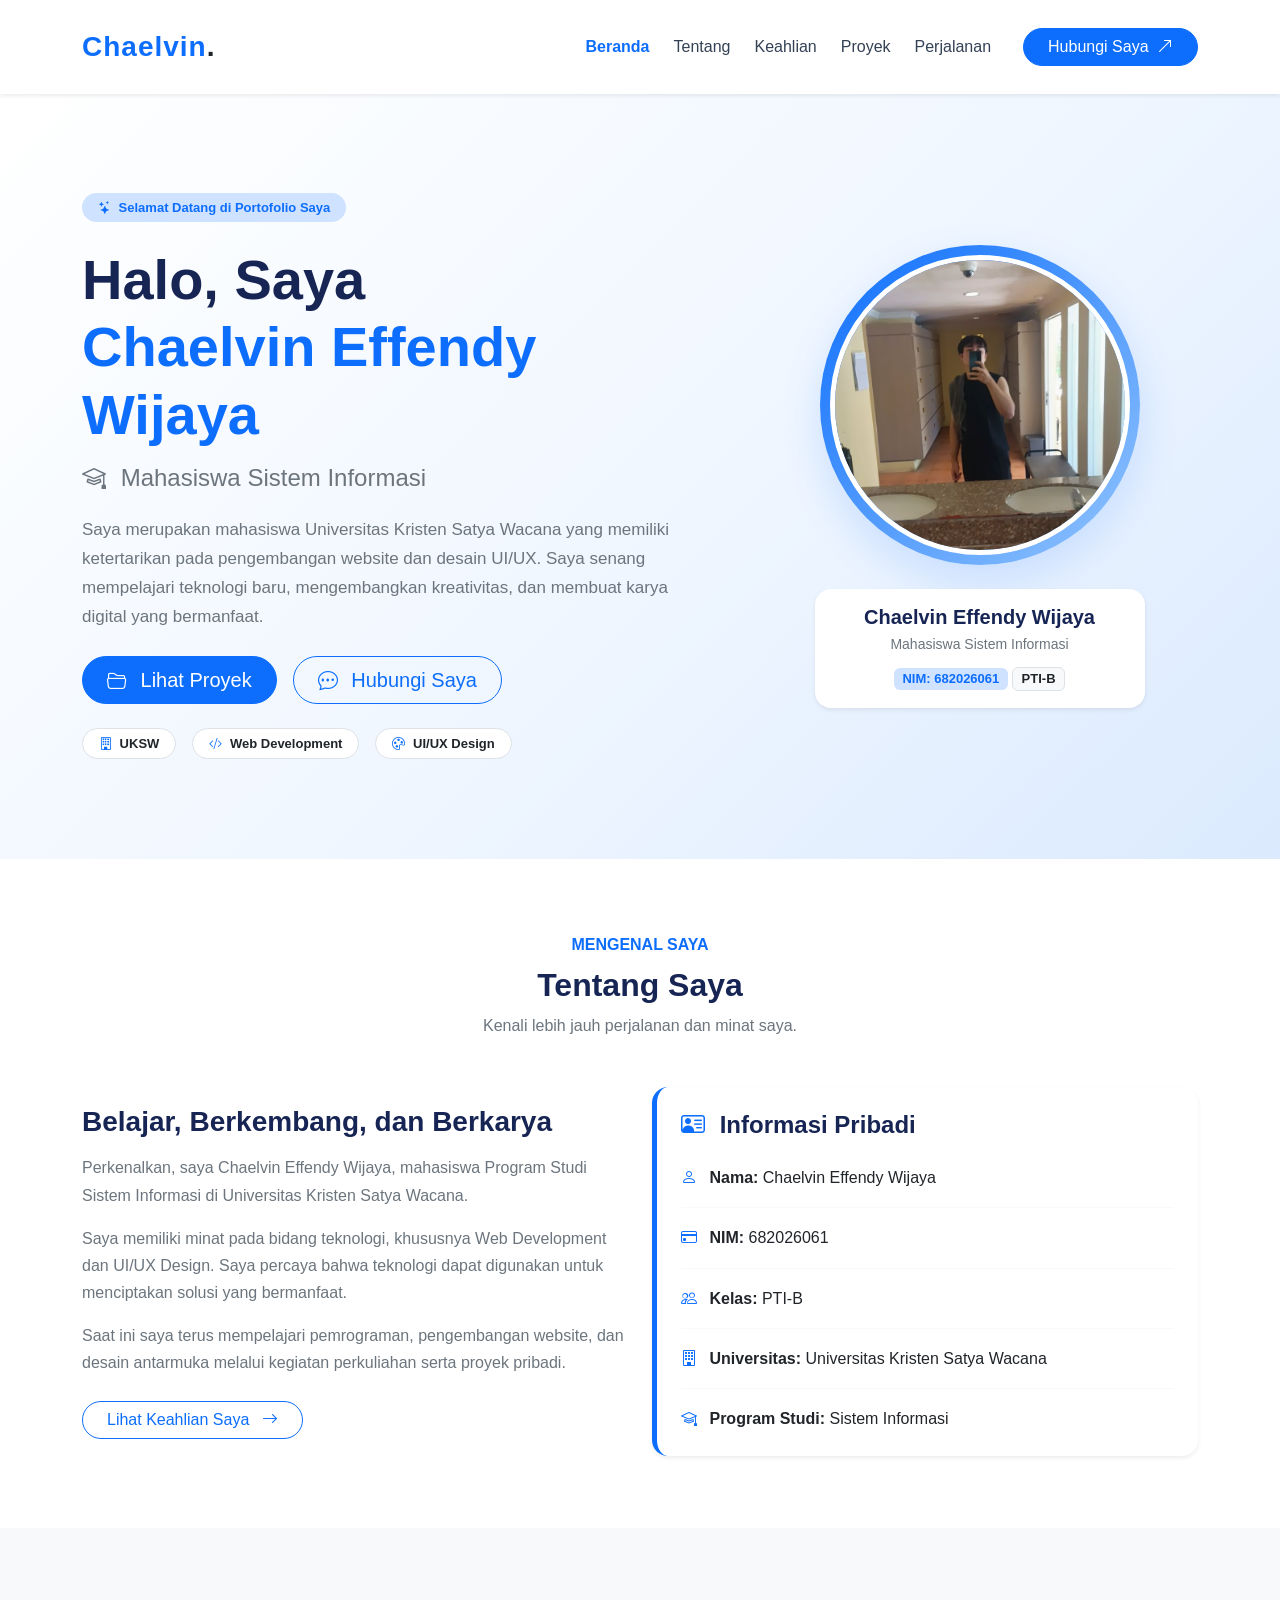
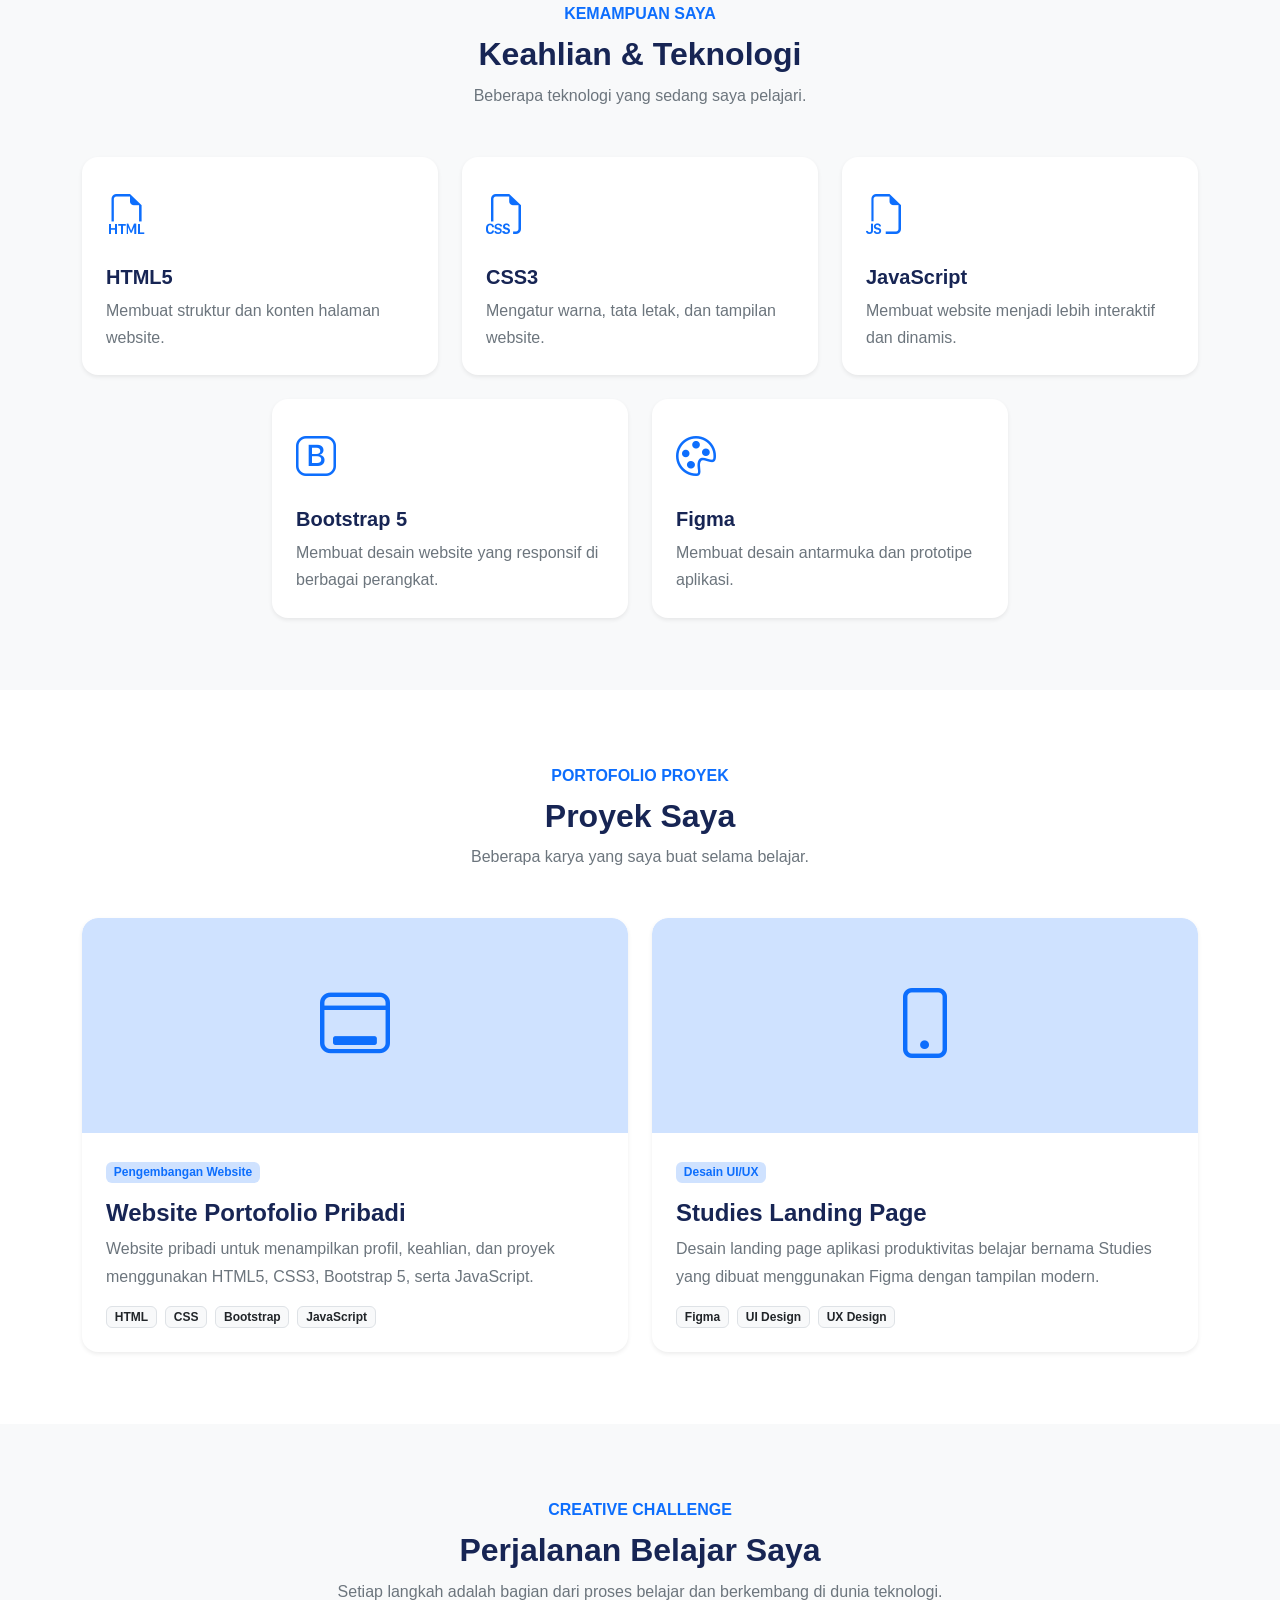
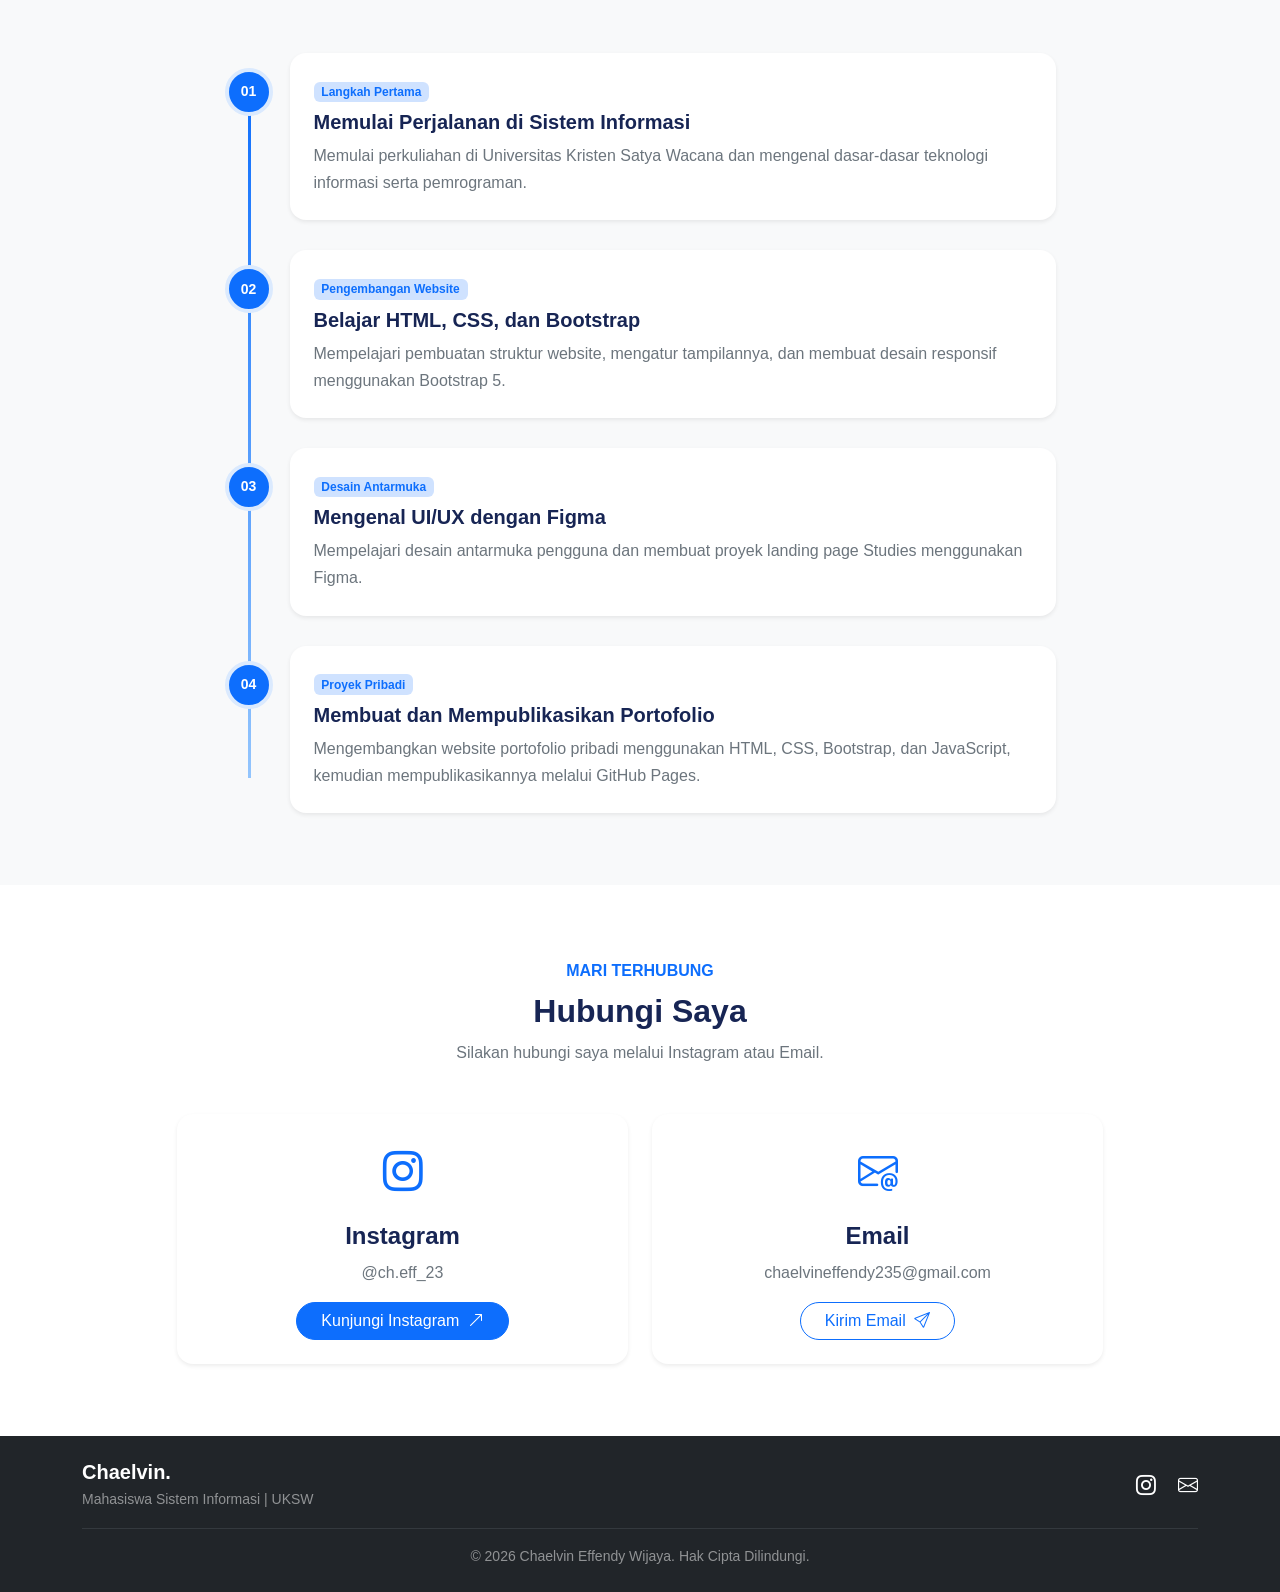
==== commit 87bb0816: "Add files via upload" ====
--- a/index.html
+++ b/index.html
@@ -1,563 +1,779 @@
-<!doctype html>
+
+<!DOCTYPE html>
 <html lang="id">
-  <head>
+
+<head>
     <!-- PENGATURAN DASAR -->
-    <meta charset="UTF-8" />
-    <meta name="viewport" content="width=device-width, initial-scale=1.0" />
-    <meta
-      name="description"
-      content="Portofolio Chaelvin Effendy Wijaya, mahasiswa Sistem Informasi UKSW."
-    />
+    <meta charset="UTF-8">
+    <meta name="viewport" content="width=device-width, initial-scale=1.0">
+    <meta name="description" content="Portofolio Chaelvin Effendy Wijaya">
     <title>Chaelvin | Portofolio Pribadi</title>
 
     <!-- BOOTSTRAP 5 -->
-    <link
-      href="https://cdn.jsdelivr.net/npm/bootstrap@5.3.3/dist/css/bootstrap.min.css"
-      rel="stylesheet"
-    />
+    <link href="https://cdn.jsdelivr.net/npm/bootstrap@5.3.3/dist/css/bootstrap.min.css" rel="stylesheet">
 
     <!-- BOOTSTRAP ICONS -->
-    <link
-      href="https://cdn.jsdelivr.net/npm/bootstrap-icons@1.11.3/font/bootstrap-icons.min.css"
-      rel="stylesheet"
-    />
+    <link href="https://cdn.jsdelivr.net/npm/bootstrap-icons@1.11.3/font/bootstrap-icons.min.css" rel="stylesheet">
 
     <!-- CSS PRIBADI -->
-    <link rel="stylesheet" href="style.css" />
-  </head>
-
-  <body>
+    <link rel="stylesheet" href="style.css">
+</head>
+
+<body>
+
     <!-- ========== NAVBAR ========== -->
     <nav class="navbar navbar-expand-lg bg-white shadow-sm sticky-top">
-      <div class="container">
-        <a class="navbar-brand fw-bold fs-3 text-primary" href="#home">
-          Chaelvin<span class="text-dark">.</span>
-        </a>
-
-        <button
-          class="navbar-toggler"
-          type="button"
-          data-bs-toggle="collapse"
-          data-bs-target="#navbarMenu"
-          aria-controls="navbarMenu"
-          aria-expanded="false"
-          aria-label="Buka menu navigasi"
-        >
-          <span class="navbar-toggler-icon"></span>
-        </button>
-
-        <div class="collapse navbar-collapse" id="navbarMenu">
-          <ul class="navbar-nav ms-auto align-items-lg-center gap-lg-2">
-            <li class="nav-item">
-              <a class="nav-link" href="#home">Beranda</a>
-            </li>
-
-            <li class="nav-item">
-              <a class="nav-link" href="#about">Tentang</a>
-            </li>
-
-            <li class="nav-item">
-              <a class="nav-link" href="#skills">Keahlian</a>
-            </li>
-
-            <li class="nav-item">
-              <a class="nav-link" href="#projects">Proyek</a>
-            </li>
-
-            <li class="nav-item ms-lg-3">
-              <a class="btn btn-primary rounded-pill px-4" href="#contact">
-                Hubungi Saya
-                <i class="bi bi-arrow-up-right ms-1"></i>
-              </a>
-            </li>
-          </ul>
+        <div class="container">
+
+            <a class="navbar-brand fw-bold fs-3 text-primary" href="#home">
+                Chaelvin<span class="text-dark">.</span>
+            </a>
+
+            <button class="navbar-toggler" type="button"
+                    data-bs-toggle="collapse"
+                    data-bs-target="#navbarMenu"
+                    aria-controls="navbarMenu"
+                    aria-expanded="false"
+                    aria-label="Buka menu">
+                <span class="navbar-toggler-icon"></span>
+            </button>
+
+            <div class="collapse navbar-collapse" id="navbarMenu">
+                <ul class="navbar-nav ms-auto align-items-lg-center gap-lg-2">
+
+                    <li class="nav-item">
+                        <a class="nav-link" href="#home">Beranda</a>
+                    </li>
+
+                    <li class="nav-item">
+                        <a class="nav-link" href="#about">Tentang</a>
+                    </li>
+
+                    <li class="nav-item">
+                        <a class="nav-link" href="#skills">Keahlian</a>
+                    </li>
+
+                    <li class="nav-item">
+                        <a class="nav-link" href="#projects">Proyek</a>
+                    </li>
+
+                    <li class="nav-item">
+                        <a class="nav-link" href="#journey">Perjalanan</a>
+                    </li>
+
+                    <li class="nav-item ms-lg-3">
+                        <a class="btn btn-primary rounded-pill px-4"
+                           href="#contact">
+                            Hubungi Saya
+                            <i class="bi bi-arrow-up-right ms-1"></i>
+                        </a>
+                    </li>
+
+                </ul>
+            </div>
         </div>
-      </div>
     </nav>
+
 
     <!-- ========== HERO SECTION ========== -->
     <section id="home" class="hero-section py-5">
-      <div class="container">
-        <div class="row align-items-center g-5">
-          <!-- PERKENALAN -->
-          <div class="col-lg-7">
-            <span
-              class="badge bg-primary-subtle text-primary rounded-pill px-3 py-2 mb-4"
-            >
-              <i class="bi bi-stars me-1"></i>
-              Selamat Datang di Portofolio Saya
-            </span>
-
-            <h1 class="display-4 fw-bold mb-3">
-              Halo, Saya
-              <span class="text-primary d-block">
-                Chaelvin Effendy Wijaya
-              </span>
-            </h1>
-
-            <h4 class="text-secondary mb-4">
-              <i class="bi bi-mortarboard me-2"></i>
-              Mahasiswa Sistem Informasi
-            </h4>
-
-            <p class="lead text-secondary mb-4">
-              Saya merupakan mahasiswa Universitas Kristen Satya Wacana yang
-              memiliki ketertarikan pada pengembangan website dan desain UI/UX.
-              Saya senang mempelajari teknologi baru, mengembangkan kreativitas,
-              dan membuat karya digital yang bermanfaat.
-            </p>
-
-            <!-- TOMBOL -->
-            <div class="d-flex gap-3 flex-wrap mb-4">
-              <a
-                href="#projects"
-                class="btn btn-primary btn-lg rounded-pill px-4"
-              >
-                <i class="bi bi-folder2-open me-2"></i>
-                Lihat Proyek
-              </a>
-
-              <a
-                href="#contact"
-                class="btn btn-outline-primary btn-lg rounded-pill px-4"
-              >
-                <i class="bi bi-chat-dots me-2"></i>
-                Hubungi Saya
-              </a>
-            </div>
-
-            <!-- INFORMASI SINGKAT -->
-            <div class="d-flex flex-wrap gap-3">
-              <span
-                class="badge bg-white text-dark border rounded-pill px-3 py-2"
-              >
-                <i class="bi bi-building text-primary me-1"></i>
-                UKSW
-              </span>
-
-              <span
-                class="badge bg-white text-dark border rounded-pill px-3 py-2"
-              >
-                <i class="bi bi-code-slash text-primary me-1"></i>
-                Web Development
-              </span>
-
-              <span
-                class="badge bg-white text-dark border rounded-pill px-3 py-2"
-              >
-                <i class="bi bi-palette text-primary me-1"></i>
-                UI/UX Design
-              </span>
-            </div>
-          </div>
-
-          <!-- FOTO PROFIL -->
-          <div class="col-lg-5 text-center">
-            <div class="profile-wrapper mx-auto mb-4">
-              <img
-                src="assets/chae.png"
-                alt="Foto profil Chaelvin Effendy Wijaya"
-                class="img-fluid rounded-circle profile-img"
-              />
-            </div>
-
-            <!-- KARTU IDENTITAS -->
-            <div
-              class="card border-0 shadow-sm rounded-4 mx-auto"
-              style="max-width: 330px"
-            >
-              <div class="card-body p-3">
-                <h5 class="fw-bold mb-1">Chaelvin Effendy Wijaya</h5>
-
-                <p class="text-secondary small mb-2">
-                  Mahasiswa Sistem Informasi
-                </p>
-
-                <span class="badge bg-primary-subtle text-primary">
-                  NIM: 682026061
-                </span>
-
-                <span class="badge bg-light text-dark border"> PTI-B </span>
-              </div>
-            </div>
-          </div>
+        <div class="container">
+            <div class="row align-items-center g-5">
+
+                <!-- PERKENALAN -->
+                <div class="col-lg-7">
+
+                    <span class="badge bg-primary-subtle text-primary rounded-pill px-3 py-2 mb-4">
+                        <i class="bi bi-stars me-1"></i>
+                        Selamat Datang di Portofolio Saya
+                    </span>
+
+                    <h1 class="display-4 fw-bold mb-3">
+                        Halo, Saya
+                        <span class="text-primary d-block">
+                            Chaelvin Effendy Wijaya
+                        </span>
+                    </h1>
+
+                    <h4 class="text-secondary mb-4">
+                        <i class="bi bi-mortarboard me-2"></i>
+                        Mahasiswa Sistem Informasi
+                    </h4>
+
+                    <p class="lead text-secondary mb-4">
+                        Saya merupakan mahasiswa Universitas Kristen
+                        Satya Wacana yang memiliki ketertarikan pada
+                        pengembangan website dan desain UI/UX.
+
+                        Saya senang mempelajari teknologi baru,
+                        mengembangkan kreativitas, dan membuat
+                        karya digital yang bermanfaat.
+                    </p>
+
+                    <!-- TOMBOL -->
+                    <div class="d-flex gap-3 flex-wrap mb-4">
+
+                        <a href="#projects"
+                           class="btn btn-primary btn-lg rounded-pill px-4">
+                            <i class="bi bi-folder2-open me-2"></i>
+                            Lihat Proyek
+                        </a>
+
+                        <a href="#contact"
+                           class="btn btn-outline-primary btn-lg rounded-pill px-4">
+                            <i class="bi bi-chat-dots me-2"></i>
+                            Hubungi Saya
+                        </a>
+
+                    </div>
+
+                    <!-- LABEL MINAT -->
+                    <div class="d-flex flex-wrap gap-3">
+
+                        <span class="badge bg-white text-dark border rounded-pill px-3 py-2">
+                            <i class="bi bi-building text-primary me-1"></i>
+                            UKSW
+                        </span>
+
+                        <span class="badge bg-white text-dark border rounded-pill px-3 py-2">
+                            <i class="bi bi-code-slash text-primary me-1"></i>
+                            Web Development
+                        </span>
+
+                        <span class="badge bg-white text-dark border rounded-pill px-3 py-2">
+                            <i class="bi bi-palette text-primary me-1"></i>
+                            UI/UX Design
+                        </span>
+
+                    </div>
+                </div>
+
+                <!-- FOTO PROFIL -->
+                <div class="col-lg-5 text-center">
+
+                    <div class="profile-wrapper mx-auto mb-4">
+                        <img src="assets/chae.png"
+                             alt="Foto profil Chaelvin Effendy Wijaya"
+                             class="img-fluid rounded-circle profile-img">
+                    </div>
+
+                    <!-- KARTU IDENTITAS -->
+                    <div class="card border-0 shadow-sm rounded-4 mx-auto"
+                         style="max-width: 330px;">
+
+                        <div class="card-body p-3">
+
+                            <h5 class="fw-bold mb-1">
+                                Chaelvin Effendy Wijaya
+                            </h5>
+
+                            <p class="text-secondary small mb-2">
+                                Mahasiswa Sistem Informasi
+                            </p>
+
+                            <span class="badge bg-primary-subtle text-primary">
+                                NIM: 682026061
+                            </span>
+
+                            <span class="badge bg-light text-dark border">
+                                PTI-B
+                            </span>
+
+                        </div>
+                    </div>
+
+                </div>
+            </div>
         </div>
-      </div>
     </section>
+
 
     <!-- ========== ABOUT SECTION ========== -->
     <section id="about" class="py-5 bg-white">
-      <div class="container py-4">
-        <!-- JUDUL -->
-        <div class="text-center mb-5">
-          <p class="text-primary fw-semibold mb-2">MENGENAL SAYA</p>
-
-          <h2 class="fw-bold">Tentang Saya</h2>
-
-          <p class="text-secondary">
-            Kenali lebih jauh perjalanan dan minat saya.
-          </p>
+        <div class="container py-4">
+
+            <div class="text-center mb-5">
+                <p class="text-primary fw-semibold mb-2">
+                    MENGENAL SAYA
+                </p>
+
+                <h2 class="fw-bold">Tentang Saya</h2>
+
+                <p class="text-secondary">
+                    Kenali lebih jauh perjalanan dan minat saya.
+                </p>
+            </div>
+
+            <div class="row align-items-center g-4">
+
+                <!-- DESKRIPSI -->
+                <div class="col-lg-6">
+
+                    <h3 class="fw-bold mb-3">
+                        Belajar, Berkembang, dan Berkarya
+                    </h3>
+
+                    <p class="text-secondary">
+                        Perkenalkan, saya Chaelvin Effendy Wijaya,
+                        mahasiswa Program Studi Sistem Informasi
+                        di Universitas Kristen Satya Wacana.
+                    </p>
+
+                    <p class="text-secondary">
+                        Saya memiliki minat pada bidang teknologi,
+                        khususnya Web Development dan UI/UX Design.
+                        Saya percaya bahwa teknologi dapat digunakan
+                        untuk menciptakan solusi yang bermanfaat.
+                    </p>
+
+                    <p class="text-secondary">
+                        Saat ini saya terus mempelajari pemrograman,
+                        pengembangan website, dan desain antarmuka
+                        melalui kegiatan perkuliahan serta proyek pribadi.
+                    </p>
+
+                    <a href="#skills"
+                       class="btn btn-outline-primary rounded-pill px-4 mt-2">
+                        Lihat Keahlian Saya
+                        <i class="bi bi-arrow-right ms-2"></i>
+                    </a>
+
+                </div>
+
+                <!-- DATA DIRI -->
+                <div class="col-lg-6">
+
+                    <div class="card border-0 shadow-sm rounded-4">
+                        <div class="card-body p-4">
+
+                            <h4 class="fw-bold mb-4">
+                                <i class="bi bi-person-vcard text-primary me-2"></i>
+                                Informasi Pribadi
+                            </h4>
+
+                            <p>
+                                <i class="bi bi-person text-primary me-2"></i>
+                                <strong>Nama:</strong>
+                                Chaelvin Effendy Wijaya
+                            </p>
+                            <hr>
+
+                            <p>
+                                <i class="bi bi-credit-card text-primary me-2"></i>
+                                <strong>NIM:</strong>
+                                682026061
+                            </p>
+                            <hr>
+
+                            <p>
+                                <i class="bi bi-people text-primary me-2"></i>
+                                <strong>Kelas:</strong>
+                                PTI-B
+                            </p>
+                            <hr>
+
+                            <p>
+                                <i class="bi bi-building text-primary me-2"></i>
+                                <strong>Universitas:</strong>
+                                Universitas Kristen Satya Wacana
+                            </p>
+                            <hr>
+
+                            <p class="mb-0">
+                                <i class="bi bi-mortarboard text-primary me-2"></i>
+                                <strong>Program Studi:</strong>
+                                Sistem Informasi
+                            </p>
+
+                        </div>
+                    </div>
+
+                </div>
+            </div>
         </div>
-
-        <div class="row align-items-center g-4">
-          <!-- DESKRIPSI -->
-          <div class="col-lg-6">
-            <h3 class="fw-bold mb-3">Belajar, Berkembang, dan Berkarya</h3>
-
-            <p class="text-secondary">
-              Perkenalkan, saya Chaelvin Effendy Wijaya, mahasiswa Program Studi
-              Sistem Informasi di Universitas Kristen Satya Wacana.
-            </p>
-
-            <p class="text-secondary">
-              Saya memiliki minat pada bidang teknologi, khususnya Web
-              Development dan UI/UX Design. Saya percaya bahwa teknologi dapat
-              digunakan untuk menciptakan solusi yang bermanfaat.
-            </p>
-
-            <p class="text-secondary">
-              Saat ini saya terus mempelajari pemrograman, pengembangan website,
-              dan desain antarmuka melalui kegiatan perkuliahan serta proyek
-              pribadi.
-            </p>
-
-            <a
-              href="#skills"
-              class="btn btn-outline-primary rounded-pill px-4 mt-2"
-            >
-              Lihat Keahlian Saya
-              <i class="bi bi-arrow-right ms-2"></i>
-            </a>
-          </div>
-
-          <!-- DATA DIRI -->
-          <div class="col-lg-6">
-            <div class="card border-0 shadow-sm rounded-4">
-              <div class="card-body p-4">
-                <h4 class="fw-bold mb-4">
-                  <i class="bi bi-person-vcard text-primary me-2"></i>
-                  Informasi Pribadi
-                </h4>
-
-                <p>
-                  <i class="bi bi-person text-primary me-2"></i>
-                  <strong>Nama:</strong>
-                  Chaelvin Effendy Wijaya
-                </p>
-                <hr />
-
-                <p>
-                  <i class="bi bi-credit-card text-primary me-2"></i>
-                  <strong>NIM:</strong>
-                  682026061
-                </p>
-                <hr />
-
-                <p>
-                  <i class="bi bi-people text-primary me-2"></i>
-                  <strong>Kelas:</strong>
-                  PTI-B
-                </p>
-                <hr />
-
-                <p>
-                  <i class="bi bi-building text-primary me-2"></i>
-                  <strong>Universitas:</strong>
-                  Universitas Kristen Satya Wacana
-                </p>
-                <hr />
-
-                <p class="mb-0">
-                  <i class="bi bi-mortarboard text-primary me-2"></i>
-                  <strong>Program Studi:</strong>
-                  Sistem Informasi
-                </p>
-              </div>
-            </div>
-          </div>
-        </div>
-      </div>
     </section>
+
 
     <!-- ========== SKILLS SECTION ========== -->
     <section id="skills" class="py-5 bg-light">
-      <div class="container py-4">
-        <div class="text-center mb-5">
-          <p class="text-primary fw-semibold mb-2">KEMAMPUAN SAYA</p>
-
-          <h2 class="fw-bold">Keahlian & Teknologi</h2>
-
-          <p class="text-secondary">
-            Beberapa teknologi yang sedang saya pelajari.
-          </p>
+        <div class="container py-4">
+
+            <div class="text-center mb-5">
+                <p class="text-primary fw-semibold mb-2">
+                    KEMAMPUAN SAYA
+                </p>
+
+                <h2 class="fw-bold">Keahlian & Teknologi</h2>
+
+                <p class="text-secondary">
+                    Beberapa teknologi yang sedang saya pelajari.
+                </p>
+            </div>
+
+            <div class="row g-4 justify-content-center">
+
+                <!-- HTML -->
+                <div class="col-md-6 col-lg-4">
+                    <div class="card skill-card h-100 border-0 shadow-sm rounded-4">
+                        <div class="card-body p-4">
+
+                            <i class="bi bi-filetype-html fs-1 text-primary"></i>
+
+                            <h5 class="fw-bold mt-3">HTML5</h5>
+
+                            <p class="text-secondary mb-0">
+                                Membuat struktur dan konten
+                                halaman website.
+                            </p>
+
+                        </div>
+                    </div>
+                </div>
+
+                <!-- CSS -->
+                <div class="col-md-6 col-lg-4">
+                    <div class="card skill-card h-100 border-0 shadow-sm rounded-4">
+                        <div class="card-body p-4">
+
+                            <i class="bi bi-filetype-css fs-1 text-primary"></i>
+
+                            <h5 class="fw-bold mt-3">CSS3</h5>
+
+                            <p class="text-secondary mb-0">
+                                Mengatur warna, tata letak,
+                                dan tampilan website.
+                            </p>
+
+                        </div>
+                    </div>
+                </div>
+
+                <!-- JAVASCRIPT -->
+                <div class="col-md-6 col-lg-4">
+                    <div class="card skill-card h-100 border-0 shadow-sm rounded-4">
+                        <div class="card-body p-4">
+
+                            <i class="bi bi-filetype-js fs-1 text-primary"></i>
+
+                            <h5 class="fw-bold mt-3">JavaScript</h5>
+
+                            <p class="text-secondary mb-0">
+                                Membuat website menjadi lebih
+                                interaktif dan dinamis.
+                            </p>
+
+                        </div>
+                    </div>
+                </div>
+
+                <!-- BOOTSTRAP -->
+                <div class="col-md-6 col-lg-4">
+                    <div class="card skill-card h-100 border-0 shadow-sm rounded-4">
+                        <div class="card-body p-4">
+
+                            <i class="bi bi-bootstrap fs-1 text-primary"></i>
+
+                            <h5 class="fw-bold mt-3">Bootstrap 5</h5>
+
+                            <p class="text-secondary mb-0">
+                                Membuat desain website yang
+                                responsif di berbagai perangkat.
+                            </p>
+
+                        </div>
+                    </div>
+                </div>
+
+                <!-- FIGMA -->
+                <div class="col-md-6 col-lg-4">
+                    <div class="card skill-card h-100 border-0 shadow-sm rounded-4">
+                        <div class="card-body p-4">
+
+                            <i class="bi bi-palette fs-1 text-primary"></i>
+
+                            <h5 class="fw-bold mt-3">Figma</h5>
+
+                            <p class="text-secondary mb-0">
+                                Membuat desain antarmuka
+                                dan prototipe aplikasi.
+                            </p>
+
+                        </div>
+                    </div>
+                </div>
+
+            </div>
         </div>
-
-        <div class="row g-4 justify-content-center">
-          <!-- HTML -->
-          <div class="col-md-6 col-lg-4">
-            <div class="card skill-card h-100 border-0 shadow-sm rounded-4">
-              <div class="card-body p-4">
-                <i class="bi bi-filetype-html fs-1 text-primary"></i>
-
-                <h5 class="fw-bold mt-3">HTML5</h5>
-
-                <p class="text-secondary mb-0">
-                  Membuat struktur dan konten halaman website.
-                </p>
-              </div>
-            </div>
-          </div>
-
-          <!-- CSS -->
-          <div class="col-md-6 col-lg-4">
-            <div class="card skill-card h-100 border-0 shadow-sm rounded-4">
-              <div class="card-body p-4">
-                <i class="bi bi-filetype-css fs-1 text-primary"></i>
-
-                <h5 class="fw-bold mt-3">CSS3</h5>
-
-                <p class="text-secondary mb-0">
-                  Mengatur warna, tata letak, dan tampilan website.
-                </p>
-              </div>
-            </div>
-          </div>
-
-          <!-- JAVASCRIPT -->
-          <div class="col-md-6 col-lg-4">
-            <div class="card skill-card h-100 border-0 shadow-sm rounded-4">
-              <div class="card-body p-4">
-                <i class="bi bi-filetype-js fs-1 text-primary"></i>
-
-                <h5 class="fw-bold mt-3">JavaScript</h5>
-
-                <p class="text-secondary mb-0">
-                  Membuat website menjadi lebih interaktif dan dinamis.
-                </p>
-              </div>
-            </div>
-          </div>
-
-          <!-- BOOTSTRAP -->
-          <div class="col-md-6 col-lg-4">
-            <div class="card skill-card h-100 border-0 shadow-sm rounded-4">
-              <div class="card-body p-4">
-                <i class="bi bi-bootstrap fs-1 text-primary"></i>
-
-                <h5 class="fw-bold mt-3">Bootstrap 5</h5>
-
-                <p class="text-secondary mb-0">
-                  Membuat desain website yang responsif di berbagai perangkat.
-                </p>
-              </div>
-            </div>
-          </div>
-
-          <!-- FIGMA -->
-          <div class="col-md-6 col-lg-4">
-            <div class="card skill-card h-100 border-0 shadow-sm rounded-4">
-              <div class="card-body p-4">
-                <i class="bi bi-palette fs-1 text-primary"></i>
-
-                <h5 class="fw-bold mt-3">Figma</h5>
-
-                <p class="text-secondary mb-0">
-                  Membuat desain antarmuka dan prototipe aplikasi.
-                </p>
-              </div>
-            </div>
-          </div>
-        </div>
-      </div>
     </section>
+
 
     <!-- ========== PROJECTS SECTION ========== -->
     <section id="projects" class="py-5 bg-white">
-      <div class="container py-4">
-        <div class="text-center mb-5">
-          <p class="text-primary fw-semibold mb-2">PORTOFOLIO PROYEK</p>
-
-          <h2 class="fw-bold">Proyek Saya</h2>
-
-          <p class="text-secondary">
-            Beberapa karya yang saya buat selama belajar.
-          </p>
+        <div class="container py-4">
+
+            <div class="text-center mb-5">
+                <p class="text-primary fw-semibold mb-2">
+                    PORTOFOLIO PROYEK
+                </p>
+
+                <h2 class="fw-bold">Proyek Saya</h2>
+
+                <p class="text-secondary">
+                    Beberapa karya yang saya buat selama belajar.
+                </p>
+            </div>
+
+            <div class="row g-4">
+
+                <!-- PROYEK WEBSITE -->
+                <div class="col-md-6">
+                    <div class="card project-card h-100 border-0 shadow-sm rounded-4">
+
+                        <div class="project-preview bg-primary-subtle text-center py-5">
+                            <i class="bi bi-window-desktop text-primary"
+                               style="font-size: 70px;"></i>
+                        </div>
+
+                        <div class="card-body p-4">
+
+                            <span class="badge bg-primary-subtle text-primary mb-3">
+                                Pengembangan Website
+                            </span>
+
+                            <h4 class="fw-bold">
+                                Website Portofolio Pribadi
+                            </h4>
+
+                            <p class="text-secondary">
+                                Website pribadi untuk menampilkan
+                                profil, keahlian, dan proyek
+                                menggunakan HTML5, CSS3,
+                                Bootstrap 5, serta JavaScript.
+                            </p>
+
+                            <div class="d-flex flex-wrap gap-2">
+                                <span class="badge bg-light text-dark border">HTML</span>
+                                <span class="badge bg-light text-dark border">CSS</span>
+                                <span class="badge bg-light text-dark border">Bootstrap</span>
+                                <span class="badge bg-light text-dark border">JavaScript</span>
+                            </div>
+
+                        </div>
+                    </div>
+                </div>
+
+                <!-- PROYEK FIGMA -->
+                <div class="col-md-6">
+                    <div class="card project-card h-100 border-0 shadow-sm rounded-4">
+
+                        <div class="project-preview bg-primary-subtle text-center py-5">
+                            <i class="bi bi-phone text-primary"
+                               style="font-size: 70px;"></i>
+                        </div>
+
+                        <div class="card-body p-4">
+
+                            <span class="badge bg-primary-subtle text-primary mb-3">
+                                Desain UI/UX
+                            </span>
+
+                            <h4 class="fw-bold">
+                                Studies Landing Page
+                            </h4>
+
+                            <p class="text-secondary">
+                                Desain landing page aplikasi
+                                produktivitas belajar bernama
+                                Studies yang dibuat menggunakan
+                                Figma dengan tampilan modern.
+                            </p>
+
+                            <div class="d-flex flex-wrap gap-2">
+                                <span class="badge bg-light text-dark border">Figma</span>
+                                <span class="badge bg-light text-dark border">UI Design</span>
+                                <span class="badge bg-light text-dark border">UX Design</span>
+                            </div>
+
+                        </div>
+                    </div>
+                </div>
+
+            </div>
         </div>
-
-        <div class="row g-4">
-          <!-- PROYEK WEBSITE -->
-          <div class="col-md-6">
-            <div class="card project-card h-100 border-0 shadow-sm rounded-4">
-              <div class="project-preview bg-primary-subtle text-center py-5">
-                <i
-                  class="bi bi-window-desktop text-primary"
-                  style="font-size: 70px"
-                ></i>
-              </div>
-
-              <div class="card-body p-4">
-                <span class="badge bg-primary-subtle text-primary mb-3">
-                  Pengembangan Website
-                </span>
-
-                <h4 class="fw-bold">Website Portofolio Pribadi</h4>
+    </section>
+
+
+    <!-- ========== CREATIVE CHALLENGE SECTION ========== -->
+    <section id="journey" class="py-5 bg-light">
+        <div class="container py-4">
+
+            <!-- JUDUL -->
+            <div class="text-center mb-5">
+
+                <p class="text-primary fw-semibold mb-2">
+                    CREATIVE CHALLENGE
+                </p>
+
+                <h2 class="fw-bold">
+                    Perjalanan Belajar Saya
+                </h2>
 
                 <p class="text-secondary">
-                  Website pribadi untuk menampilkan profil, keahlian, dan proyek
-                  menggunakan HTML5, CSS3, Bootstrap 5, serta JavaScript.
-                </p>
-
-                <div class="d-flex flex-wrap gap-2">
-                  <span class="badge bg-light text-dark border">HTML</span>
-                  <span class="badge bg-light text-dark border">CSS</span>
-                  <span class="badge bg-light text-dark border">Bootstrap</span>
-                  <span class="badge bg-light text-dark border"
-                    >JavaScript</span
-                  >
-                </div>
-              </div>
-            </div>
-          </div>
-
-          <!-- PROYEK FIGMA -->
-          <div class="col-md-6">
-            <div class="card project-card h-100 border-0 shadow-sm rounded-4">
-              <div class="project-preview bg-primary-subtle text-center py-5">
-                <i class="bi bi-phone text-primary" style="font-size: 70px"></i>
-              </div>
-
-              <div class="card-body p-4">
-                <span class="badge bg-primary-subtle text-primary mb-3">
-                  Desain UI/UX
-                </span>
-
-                <h4 class="fw-bold">Studies Landing Page</h4>
+                    Setiap langkah adalah bagian dari
+                    proses belajar dan berkembang
+                    di dunia teknologi.
+                </p>
+
+            </div>
+
+            <!-- TIMELINE -->
+            <div class="row justify-content-center">
+                <div class="col-lg-9">
+
+                    <div class="journey-timeline">
+
+                        <!-- TAHAP 1 -->
+                        <div class="journey-item">
+                            <div class="journey-number">01</div>
+
+                            <div class="card journey-card border-0 shadow-sm rounded-4">
+                                <div class="card-body p-4">
+
+                                    <span class="badge bg-primary-subtle text-primary mb-2">
+                                        Langkah Pertama
+                                    </span>
+
+                                    <h5 class="fw-bold">
+                                        Memulai Perjalanan di Sistem Informasi
+                                    </h5>
+
+                                    <p class="text-secondary mb-0">
+                                        Memulai perkuliahan di Universitas
+                                        Kristen Satya Wacana dan mengenal
+                                        dasar-dasar teknologi informasi
+                                        serta pemrograman.
+                                    </p>
+
+                                </div>
+                            </div>
+                        </div>
+
+                        <!-- TAHAP 2 -->
+                        <div class="journey-item">
+                            <div class="journey-number">02</div>
+
+                            <div class="card journey-card border-0 shadow-sm rounded-4">
+                                <div class="card-body p-4">
+
+                                    <span class="badge bg-primary-subtle text-primary mb-2">
+                                        Pengembangan Website
+                                    </span>
+
+                                    <h5 class="fw-bold">
+                                        Belajar HTML, CSS, dan Bootstrap
+                                    </h5>
+
+                                    <p class="text-secondary mb-0">
+                                        Mempelajari pembuatan struktur
+                                        website, mengatur tampilannya,
+                                        dan membuat desain responsif
+                                        menggunakan Bootstrap 5.
+                                    </p>
+
+                                </div>
+                            </div>
+                        </div>
+
+                        <!-- TAHAP 3 -->
+                        <div class="journey-item">
+                            <div class="journey-number">03</div>
+
+                            <div class="card journey-card border-0 shadow-sm rounded-4">
+                                <div class="card-body p-4">
+
+                                    <span class="badge bg-primary-subtle text-primary mb-2">
+                                        Desain Antarmuka
+                                    </span>
+
+                                    <h5 class="fw-bold">
+                                        Mengenal UI/UX dengan Figma
+                                    </h5>
+
+                                    <p class="text-secondary mb-0">
+                                        Mempelajari desain antarmuka
+                                        pengguna dan membuat proyek
+                                        landing page Studies
+                                        menggunakan Figma.
+                                    </p>
+
+                                </div>
+                            </div>
+                        </div>
+
+                        <!-- TAHAP 4 -->
+                        <div class="journey-item">
+                            <div class="journey-number">04</div>
+
+                            <div class="card journey-card border-0 shadow-sm rounded-4">
+                                <div class="card-body p-4">
+
+                                    <span class="badge bg-primary-subtle text-primary mb-2">
+                                        Proyek Pribadi
+                                    </span>
+
+                                    <h5 class="fw-bold">
+                                        Membuat dan Mempublikasikan Portofolio
+                                    </h5>
+
+                                    <p class="text-secondary mb-0">
+                                        Mengembangkan website portofolio
+                                        pribadi menggunakan HTML, CSS,
+                                        Bootstrap, dan JavaScript,
+                                        kemudian mempublikasikannya
+                                        melalui GitHub Pages.
+                                    </p>
+
+                                </div>
+                            </div>
+                        </div>
+
+                    </div>
+
+                </div>
+            </div>
+
+        </div>
+    </section>
+
+
+    <!-- ========== CONTACT SECTION ========== -->
+    <section id="contact" class="py-5 bg-white">
+        <div class="container py-4">
+
+            <div class="text-center mb-5">
+                <p class="text-primary fw-semibold mb-2">
+                    MARI TERHUBUNG
+                </p>
+
+                <h2 class="fw-bold">Hubungi Saya</h2>
 
                 <p class="text-secondary">
-                  Desain landing page aplikasi produktivitas belajar bernama
-                  Studies yang dibuat menggunakan Figma dengan tampilan modern.
-                </p>
-
-                <div class="d-flex flex-wrap gap-2">
-                  <span class="badge bg-light text-dark border">Figma</span>
-                  <span class="badge bg-light text-dark border">UI Design</span>
-                  <span class="badge bg-light text-dark border">UX Design</span>
-                </div>
-              </div>
-            </div>
-          </div>
+                    Silakan hubungi saya melalui Instagram atau Email.
+                </p>
+            </div>
+
+            <div class="row justify-content-center g-4">
+
+                <!-- INSTAGRAM -->
+                <div class="col-md-5">
+                    <div class="card contact-card h-100 border-0 shadow-sm rounded-4">
+                        <div class="card-body text-center p-4">
+
+                            <i class="bi bi-instagram fs-1 text-primary"></i>
+
+                            <h4 class="fw-bold mt-3">
+                                Instagram
+                            </h4>
+
+                            <p class="text-secondary">
+                                @ch.eff_23
+                            </p>
+
+                            <a href="https://www.instagram.com/ch.eff_23/"
+                               target="_blank"
+                               rel="noopener noreferrer"
+                               class="btn btn-primary rounded-pill px-4">
+                                Kunjungi Instagram
+                                <i class="bi bi-arrow-up-right ms-1"></i>
+                            </a>
+
+                        </div>
+                    </div>
+                </div>
+
+                <!-- EMAIL -->
+                <div class="col-md-5">
+                    <div class="card contact-card h-100 border-0 shadow-sm rounded-4">
+                        <div class="card-body text-center p-4">
+
+                            <i class="bi bi-envelope-at fs-1 text-primary"></i>
+
+                            <h4 class="fw-bold mt-3">
+                                Email
+                            </h4>
+
+                            <p class="text-secondary text-break">
+                                chaelvineffendy235@gmail.com
+                            </p>
+
+                            <a href="mailto:chaelvineffendy235@gmail.com"
+                               class="btn btn-outline-primary rounded-pill px-4">
+                                Kirim Email
+                                <i class="bi bi-send ms-1"></i>
+                            </a>
+
+                        </div>
+                    </div>
+                </div>
+
+            </div>
         </div>
-      </div>
     </section>
 
-    <!-- ========== CONTACT SECTION ========== -->
-    <section id="contact" class="py-5 bg-light">
-      <div class="container py-4">
-        <div class="text-center mb-5">
-          <p class="text-primary fw-semibold mb-2">MARI TERHUBUNG</p>
-
-          <h2 class="fw-bold">Hubungi Saya</h2>
-
-          <p class="text-secondary">
-            Silakan hubungi saya melalui Instagram atau Email.
-          </p>
-        </div>
-
-        <div class="row justify-content-center g-4">
-          <!-- INSTAGRAM -->
-          <div class="col-md-5">
-            <div class="card contact-card h-100 border-0 shadow-sm rounded-4">
-              <div class="card-body text-center p-4">
-                <i class="bi bi-instagram fs-1 text-primary"></i>
-
-                <h4 class="fw-bold mt-3">Instagram</h4>
-
-                <p class="text-secondary">@ch.eff_23</p>
-
-                <a
-                  href="https://www.instagram.com/ch.eff_23/"
-                  target="_blank"
-                  rel="noopener noreferrer"
-                  class="btn btn-primary rounded-pill px-4"
-                >
-                  Kunjungi Instagram
-                  <i class="bi bi-arrow-up-right ms-1"></i>
-                </a>
-              </div>
-            </div>
-          </div>
-
-          <!-- EMAIL -->
-          <div class="col-md-5">
-            <div class="card contact-card h-100 border-0 shadow-sm rounded-4">
-              <div class="card-body text-center p-4">
-                <i class="bi bi-envelope-at fs-1 text-primary"></i>
-
-                <h4 class="fw-bold mt-3">Email</h4>
-
-                <p class="text-secondary text-break">
-                  chaelvineffendy235@gmail.com
-                </p>
-
-                <a
-                  href="mailto:chaelvineffendy235@gmail.com"
-                  class="btn btn-outline-primary rounded-pill px-4"
-                >
-                  Kirim Email
-                  <i class="bi bi-send ms-1"></i>
-                </a>
-              </div>
-            </div>
-          </div>
-        </div>
-      </div>
-    </section>
 
     <!-- ========== FOOTER ========== -->
     <footer class="bg-dark text-white py-4">
-      <div class="container">
-        <div class="row align-items-center text-center text-md-start g-3">
-          <div class="col-md-6">
-            <h5 class="fw-bold text-white mb-1">Chaelvin.</h5>
-
-            <p class="text-white-50 small mb-0">
-              Mahasiswa Sistem Informasi | UKSW
+        <div class="container">
+
+            <div class="row align-items-center text-center text-md-start g-3">
+
+                <div class="col-md-6">
+                    <h5 class="fw-bold text-white mb-1">
+                        Chaelvin.
+                    </h5>
+
+                    <p class="text-white-50 small mb-0">
+                        Mahasiswa Sistem Informasi | UKSW
+                    </p>
+                </div>
+
+                <div class="col-md-6 text-md-end">
+
+                    <a href="https://www.instagram.com/ch.eff_23/"
+                       target="_blank"
+                       rel="noopener noreferrer"
+                       aria-label="Instagram Chaelvin"
+                       class="text-white me-3 fs-5">
+                        <i class="bi bi-instagram"></i>
+                    </a>
+
+                    <a href="mailto:chaelvineffendy235@gmail.com"
+                       aria-label="Email Chaelvin"
+                       class="text-white fs-5">
+                        <i class="bi bi-envelope"></i>
+                    </a>
+
+                </div>
+
+            </div>
+
+            <hr class="border-secondary my-3">
+
+            <p class="text-white-50 text-center small mb-0">
+                &copy; 2026 Chaelvin Effendy Wijaya.
+                Hak Cipta Dilindungi.
             </p>
-          </div>
-
-          <div class="col-md-6 text-md-end">
-            <a
-              href="https://www.instagram.com/ch.eff_23/"
-              target="_blank"
-              rel="noopener noreferrer"
-              aria-label="Instagram Chaelvin"
-              class="text-white me-3 fs-5"
-            >
-              <i class="bi bi-instagram"></i>
-            </a>
-
-            <a
-              href="mailto:chaelvineffendy235@gmail.com"
-              aria-label="Email Chaelvin"
-              class="text-white fs-5"
-            >
-              <i class="bi bi-envelope"></i>
-            </a>
-          </div>
+
         </div>
-
-        <hr class="border-secondary my-3" />
-
-        <p class="text-white-50 text-center small mb-0">
-          &copy; 2026 Chaelvin Effendy Wijaya. Hak Cipta Dilindungi.
-        </p>
-      </div>
     </footer>
+
 
     <!-- BOOTSTRAP JAVASCRIPT -->
     <script src="https://cdn.jsdelivr.net/npm/bootstrap@5.3.3/dist/js/bootstrap.bundle.min.js"></script>
 
     <!-- JAVASCRIPT PRIBADI -->
     <script src="script.js"></script>
-  </body>
+
+</body>
 </html>
+
--- a/style.css
+++ b/style.css
@@ -5,7 +5,7 @@
 
 html {
     scroll-behavior: smooth;
-    scroll-padding-top: 80px;
+    scroll-padding-top: 85px;
 }
 
 body {
@@ -32,19 +32,22 @@
 }
 
 .navbar-brand {
-    font-size: 25px;
     letter-spacing: 1px;
 }
 
 .navbar .nav-link {
     color: #334155;
     font-weight: 500;
-    margin-left: 12px;
     transition: 0.3s;
 }
 
-.navbar .nav-link:hover {
+.navbar .nav-link:hover,
+.navbar .nav-link.active {
     color: #0d6efd;
+}
+
+.navbar .nav-link.active {
+    font-weight: 600;
 }
 
 /* ==================================
@@ -74,9 +77,7 @@
 }
 
 .hero-section .badge {
-    padding: 12px 18px;
     font-size: 13px;
-    border-radius: 30px;
 }
 
 /* ==================================
@@ -121,12 +122,7 @@
 
 .btn {
     font-weight: 500;
-    transition: 0.3s;
-}
-
-.btn-primary {
-    background-color: #0d6efd;
-    border-color: #0d6efd;
+    transition: 0.3s ease;
 }
 
 .btn-primary:hover {
@@ -143,18 +139,8 @@
    6. ABOUT SECTION
 ================================== */
 
-#about {
-    padding-top: 70px;
-    padding-bottom: 70px;
-}
-
 #about .card {
-    background-color: #ffffff;
     border-left: 5px solid #0d6efd !important;
-}
-
-#about .card p {
-    margin-bottom: 12px;
 }
 
 #about hr {
@@ -166,65 +152,123 @@
 ================================== */
 
 .skill-card {
-    transition: 0.3s ease;
-    background-color: #ffffff;
+    background-color: white;
+    transition: 0.3s ease;
 }
 
 .skill-card:hover {
     transform: translateY(-8px);
+
     box-shadow: 0 15px 30px
         rgba(0, 0, 0, 0.10) !important;
 }
 
-.skill-icon {
-    width: 75px;
-    height: 75px;
-
-    margin: auto;
+/* ==================================
+   8. PROJECTS SECTION
+================================== */
+
+.project-card {
+    background-color: white;
+    overflow: hidden;
+    transition: 0.3s ease;
+}
+
+.project-card:hover {
+    transform: translateY(-8px);
+
+    box-shadow: 0 15px 35px
+        rgba(0, 0, 0, 0.10) !important;
+}
+
+.project-preview {
+    border-radius: 16px 16px 0 0;
+    transition: 0.3s ease;
+}
+
+.project-card:hover .project-preview {
+    background-color: #dbeafe !important;
+}
+
+/* ==================================
+   9. CREATIVE CHALLENGE - TIMELINE
+================================== */
+
+.journey-timeline {
+    position: relative;
+    padding-left: 65px;
+}
+
+/* GARIS VERTIKAL */
+.journey-timeline::before {
+    content: "";
+    position: absolute;
+
+    top: 20px;
+    bottom: 35px;
+    left: 23px;
+
+    width: 3px;
+
+    background: linear-gradient(
+        #0d6efd,
+        #93c5fd
+    );
+}
+
+/* SETIAP TAHAP */
+.journey-item {
+    position: relative;
+    margin-bottom: 30px;
+}
+
+.journey-item:last-child {
+    margin-bottom: 0;
+}
+
+/* NOMOR TIMELINE */
+.journey-number {
+    position: absolute;
+
+    left: -65px;
+    top: 15px;
+
+    width: 48px;
+    height: 48px;
 
     display: flex;
     align-items: center;
     justify-content: center;
 
-    background-color: #dbeafe;
-    color: #0d6efd;
-
-    font-size: 19px;
+    background-color: #0d6efd;
+    color: white;
+
+    border: 4px solid #dbeafe;
+    border-radius: 50%;
+
+    font-size: 14px;
     font-weight: bold;
-
-    border-radius: 18px;
-}
-
-/* ==================================
-   8. PROJECTS SECTION
-================================== */
-
-.project-card {
-    transition: 0.3s ease;
-    background-color: #ffffff;
-}
-
-.project-card:hover {
-    transform: translateY(-8px);
-
-    box-shadow: 0 15px 35px
-        rgba(0, 0, 0, 0.10) !important;
-}
-
-.project-card .card-body {
-    padding: 35px !important;
-}
-
-.project-card h4 {
-    font-size: 22px;
-    margin-bottom: 15px;
-}
-
-/* ==================================
-   9. CONTACT SECTION
+    z-index: 1;
+}
+
+/* KARTU TIMELINE */
+.journey-card {
+    background-color: white;
+    transition: 0.3s ease;
+}
+
+.journey-card:hover {
+    transform: translateY(-5px);
+
+    box-shadow: 0 15px 30px
+        rgba(13, 110, 253, 0.12) !important;
+}
+
+/* ==================================
+   10. CONTACT SECTION
 ================================== */
 
 .contact-card {
+    background-color: white;
     transition: 0.3s ease;
 }
 
@@ -235,16 +279,17 @@
         rgba(0, 0, 0, 0.10) !important;
 }
 
-.contact-card .card-body {
-    padding: 40px 25px !important;
-}
-
-.contact-card h4 {
-    color: #0d6efd;
-}
-
-/* ==================================
-   10. FOOTER
+.contact-card .card-body > i {
+    display: inline-block;
+    transition: 0.3s ease;
+}
+
+.contact-card:hover .card-body > i {
+    transform: scale(1.15);
+}
+
+/* ==================================
+   11. FOOTER
 ================================== */
 
 footer {
@@ -252,15 +297,20 @@
 }
 
 footer h5 {
-    color: #ffffff;
-}
-
-footer p {
-    font-size: 14px;
-}
-
-/* ==================================
-   11. RESPONSIVE UNTUK HP
+    color: white;
+}
+
+footer a {
+    text-decoration: none;
+    transition: 0.3s;
+}
+
+footer a:hover {
+    color: #93c5fd !important;
+}
+
+/* ==================================
+   12. RESPONSIVE UNTUK HP
 ================================== */
 
 @media (max-width: 768px) {
@@ -268,6 +318,7 @@
     .hero-section {
         min-height: auto;
         text-align: center;
+
         padding-top: 70px !important;
         padding-bottom: 70px !important;
     }
@@ -290,17 +341,30 @@
     }
 
     .navbar .nav-link {
-        margin-left: 0;
         padding: 10px 0;
     }
 
-    #about {
-        padding-top: 40px;
-        padding-bottom: 40px;
-    }
-
-    .project-card .card-body {
-        padding: 25px !important;
-    }
-
-}
+    .journey-timeline {
+        padding-left: 55px;
+    }
+
+    .journey-timeline::before {
+        left: 19px;
+    }
+
+    .journey-number {
+        left: -55px;
+        width: 40px;
+        height: 40px;
+        font-size: 12px;
+    }
+
+    .journey-card .card-body {
+        padding: 20px !important;
+    }
+
+}
+
+
+
+
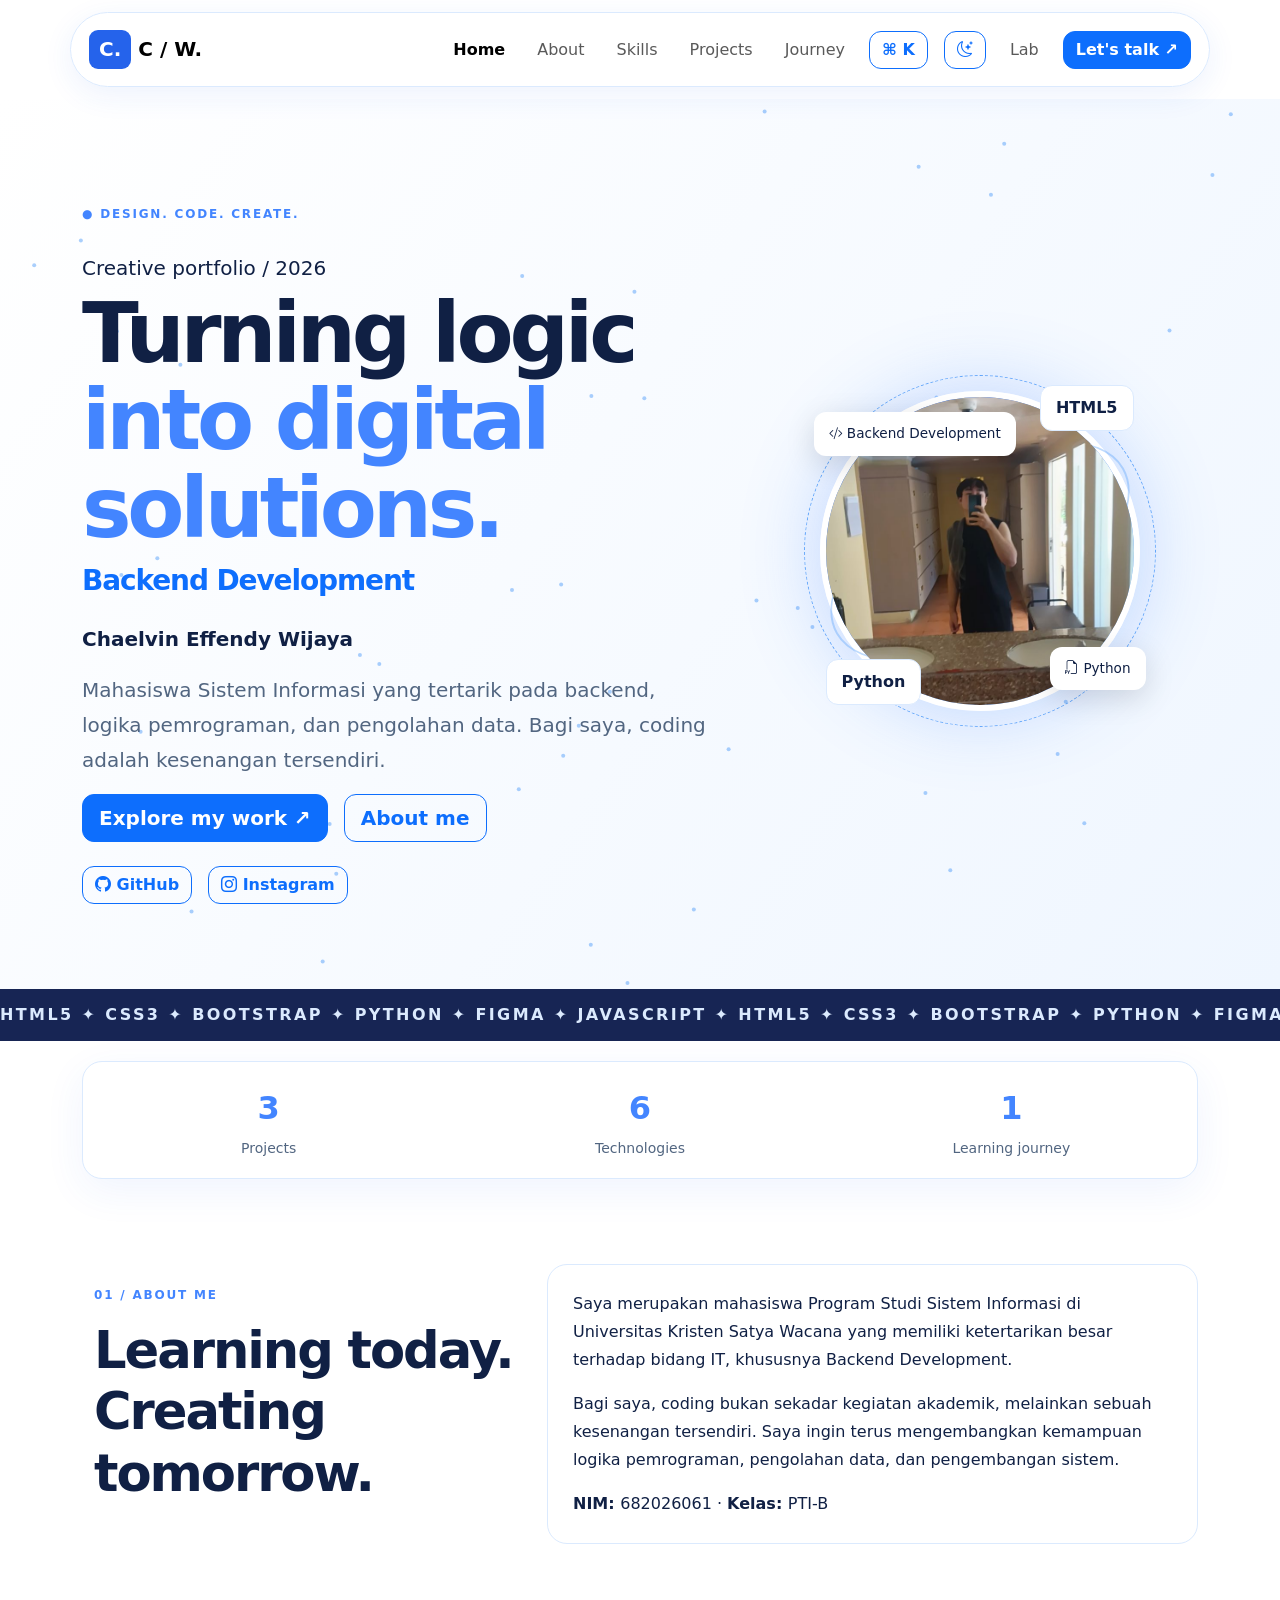
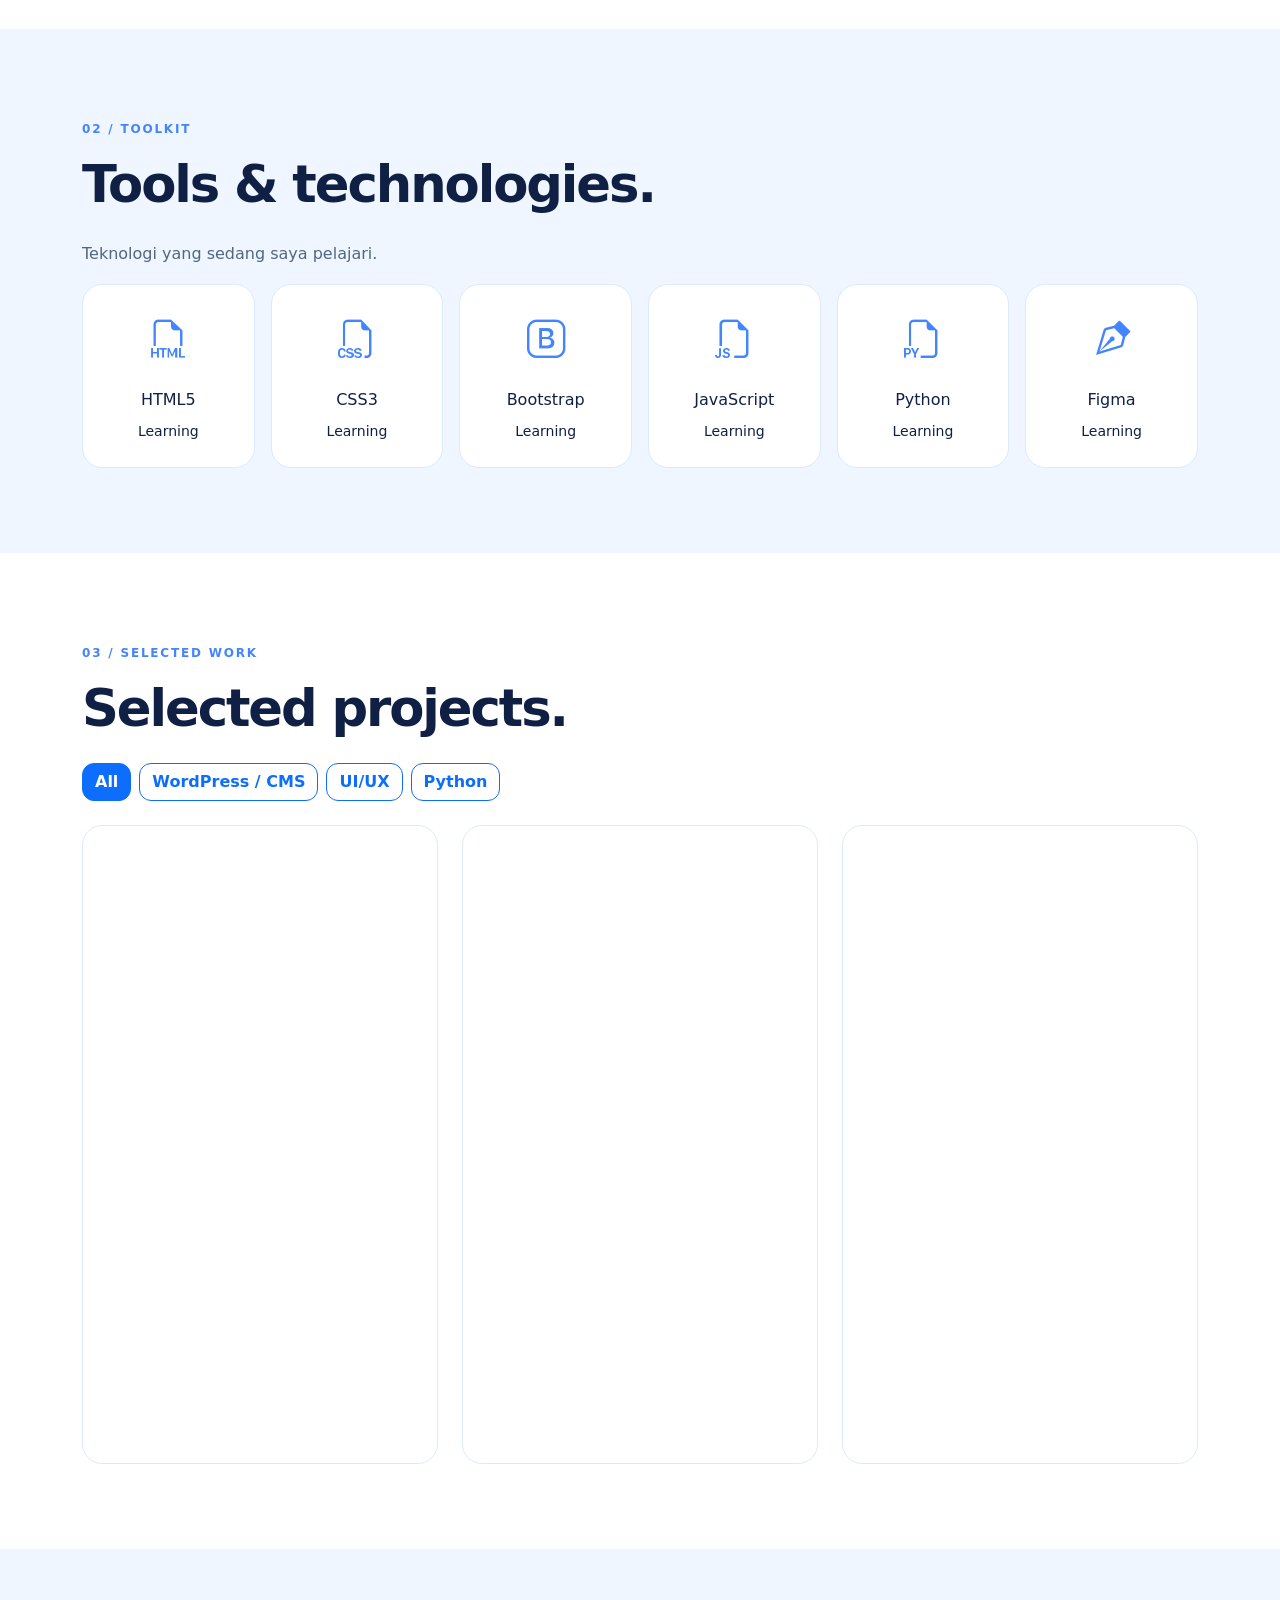
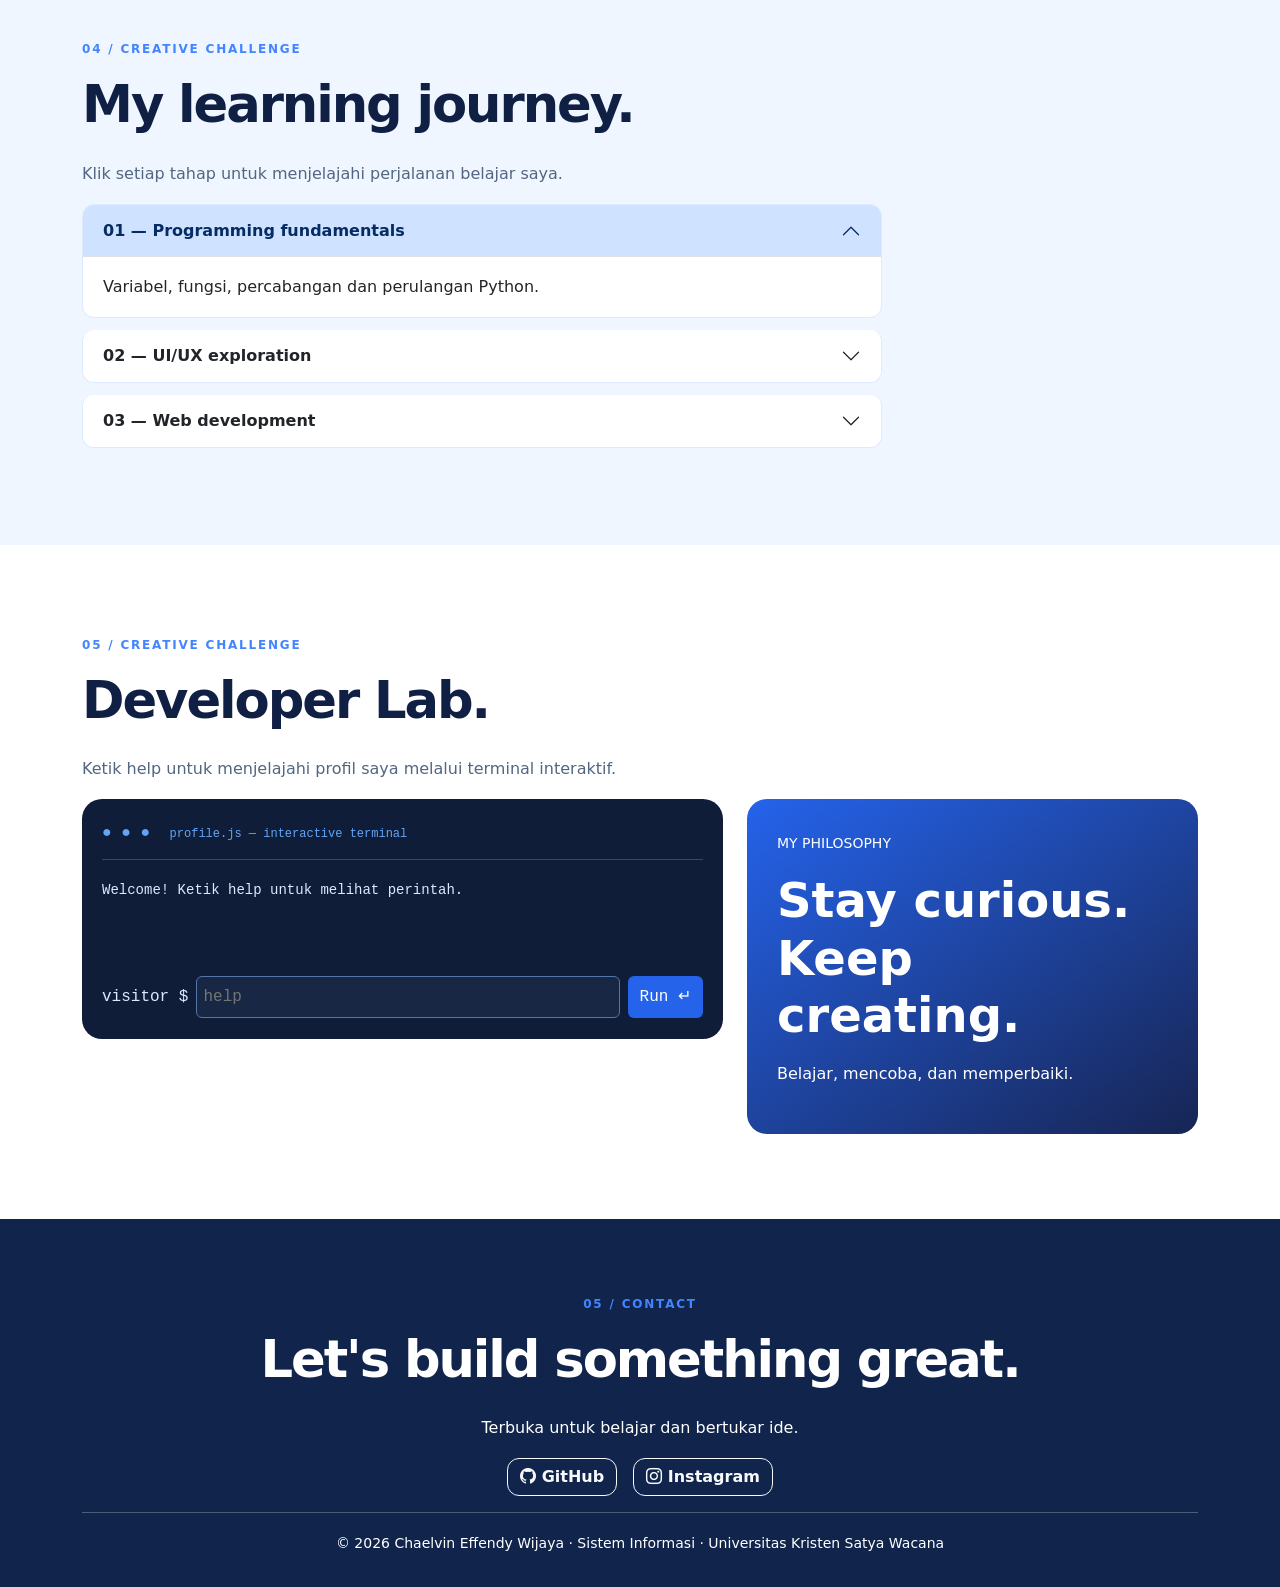
==== commit d9d844cd: "Add files via upload" ====
--- a/index.html
+++ b/index.html
@@ -1,779 +1,610 @@
-
-<!DOCTYPE html>
-<html lang="id">
-
-<head>
-    <!-- PENGATURAN DASAR -->
-    <meta charset="UTF-8">
-    <meta name="viewport" content="width=device-width, initial-scale=1.0">
-    <meta name="description" content="Portofolio Chaelvin Effendy Wijaya">
-    <title>Chaelvin | Portofolio Pribadi</title>
-
-    <!-- BOOTSTRAP 5 -->
-    <link href="https://cdn.jsdelivr.net/npm/bootstrap@5.3.3/dist/css/bootstrap.min.css" rel="stylesheet">
-
-    <!-- BOOTSTRAP ICONS -->
-    <link href="https://cdn.jsdelivr.net/npm/bootstrap-icons@1.11.3/font/bootstrap-icons.min.css" rel="stylesheet">
-
-    <!-- CSS PRIBADI -->
-    <link rel="stylesheet" href="style.css">
-</head>
-
-<body>
-
-    <!-- ========== NAVBAR ========== -->
-    <nav class="navbar navbar-expand-lg bg-white shadow-sm sticky-top">
-        <div class="container">
-
-            <a class="navbar-brand fw-bold fs-3 text-primary" href="#home">
-                Chaelvin<span class="text-dark">.</span>
-            </a>
-
-            <button class="navbar-toggler" type="button"
-                    data-bs-toggle="collapse"
-                    data-bs-target="#navbarMenu"
-                    aria-controls="navbarMenu"
-                    aria-expanded="false"
-                    aria-label="Buka menu">
-                <span class="navbar-toggler-icon"></span>
-            </button>
-
-            <div class="collapse navbar-collapse" id="navbarMenu">
-                <ul class="navbar-nav ms-auto align-items-lg-center gap-lg-2">
-
-                    <li class="nav-item">
-                        <a class="nav-link" href="#home">Beranda</a>
-                    </li>
-
-                    <li class="nav-item">
-                        <a class="nav-link" href="#about">Tentang</a>
-                    </li>
-
-                    <li class="nav-item">
-                        <a class="nav-link" href="#skills">Keahlian</a>
-                    </li>
-
-                    <li class="nav-item">
-                        <a class="nav-link" href="#projects">Proyek</a>
-                    </li>
-
-                    <li class="nav-item">
-                        <a class="nav-link" href="#journey">Perjalanan</a>
-                    </li>
-
-                    <li class="nav-item ms-lg-3">
-                        <a class="btn btn-primary rounded-pill px-4"
-                           href="#contact">
-                            Hubungi Saya
-                            <i class="bi bi-arrow-up-right ms-1"></i>
-                        </a>
-                    </li>
-
-                </ul>
-            </div>
-        </div>
-    </nav>
-
-
-    <!-- ========== HERO SECTION ========== -->
-    <section id="home" class="hero-section py-5">
-        <div class="container">
-            <div class="row align-items-center g-5">
-
-                <!-- PERKENALAN -->
-                <div class="col-lg-7">
-
-                    <span class="badge bg-primary-subtle text-primary rounded-pill px-3 py-2 mb-4">
-                        <i class="bi bi-stars me-1"></i>
-                        Selamat Datang di Portofolio Saya
-                    </span>
-
-                    <h1 class="display-4 fw-bold mb-3">
-                        Halo, Saya
-                        <span class="text-primary d-block">
-                            Chaelvin Effendy Wijaya
-                        </span>
-                    </h1>
-
-                    <h4 class="text-secondary mb-4">
-                        <i class="bi bi-mortarboard me-2"></i>
-                        Mahasiswa Sistem Informasi
-                    </h4>
-
-                    <p class="lead text-secondary mb-4">
-                        Saya merupakan mahasiswa Universitas Kristen
-                        Satya Wacana yang memiliki ketertarikan pada
-                        pengembangan website dan desain UI/UX.
-
-                        Saya senang mempelajari teknologi baru,
-                        mengembangkan kreativitas, dan membuat
-                        karya digital yang bermanfaat.
-                    </p>
-
-                    <!-- TOMBOL -->
-                    <div class="d-flex gap-3 flex-wrap mb-4">
-
-                        <a href="#projects"
-                           class="btn btn-primary btn-lg rounded-pill px-4">
-                            <i class="bi bi-folder2-open me-2"></i>
-                            Lihat Proyek
-                        </a>
-
-                        <a href="#contact"
-                           class="btn btn-outline-primary btn-lg rounded-pill px-4">
-                            <i class="bi bi-chat-dots me-2"></i>
-                            Hubungi Saya
-                        </a>
-
-                    </div>
-
-                    <!-- LABEL MINAT -->
-                    <div class="d-flex flex-wrap gap-3">
-
-                        <span class="badge bg-white text-dark border rounded-pill px-3 py-2">
-                            <i class="bi bi-building text-primary me-1"></i>
-                            UKSW
-                        </span>
-
-                        <span class="badge bg-white text-dark border rounded-pill px-3 py-2">
-                            <i class="bi bi-code-slash text-primary me-1"></i>
-                            Web Development
-                        </span>
-
-                        <span class="badge bg-white text-dark border rounded-pill px-3 py-2">
-                            <i class="bi bi-palette text-primary me-1"></i>
-                            UI/UX Design
-                        </span>
-
-                    </div>
-                </div>
-
-                <!-- FOTO PROFIL -->
-                <div class="col-lg-5 text-center">
-
-                    <div class="profile-wrapper mx-auto mb-4">
-                        <img src="assets/chae.png"
-                             alt="Foto profil Chaelvin Effendy Wijaya"
-                             class="img-fluid rounded-circle profile-img">
-                    </div>
-
-                    <!-- KARTU IDENTITAS -->
-                    <div class="card border-0 shadow-sm rounded-4 mx-auto"
-                         style="max-width: 330px;">
-
-                        <div class="card-body p-3">
-
-                            <h5 class="fw-bold mb-1">
-                                Chaelvin Effendy Wijaya
-                            </h5>
-
-                            <p class="text-secondary small mb-2">
-                                Mahasiswa Sistem Informasi
-                            </p>
-
-                            <span class="badge bg-primary-subtle text-primary">
-                                NIM: 682026061
-                            </span>
-
-                            <span class="badge bg-light text-dark border">
-                                PTI-B
-                            </span>
-
-                        </div>
-                    </div>
-
-                </div>
-            </div>
-        </div>
-    </section>
-
-
-    <!-- ========== ABOUT SECTION ========== -->
-    <section id="about" class="py-5 bg-white">
-        <div class="container py-4">
-
-            <div class="text-center mb-5">
-                <p class="text-primary fw-semibold mb-2">
-                    MENGENAL SAYA
-                </p>
-
-                <h2 class="fw-bold">Tentang Saya</h2>
-
-                <p class="text-secondary">
-                    Kenali lebih jauh perjalanan dan minat saya.
-                </p>
-            </div>
-
-            <div class="row align-items-center g-4">
-
-                <!-- DESKRIPSI -->
-                <div class="col-lg-6">
-
-                    <h3 class="fw-bold mb-3">
-                        Belajar, Berkembang, dan Berkarya
-                    </h3>
-
-                    <p class="text-secondary">
-                        Perkenalkan, saya Chaelvin Effendy Wijaya,
-                        mahasiswa Program Studi Sistem Informasi
-                        di Universitas Kristen Satya Wacana.
-                    </p>
-
-                    <p class="text-secondary">
-                        Saya memiliki minat pada bidang teknologi,
-                        khususnya Web Development dan UI/UX Design.
-                        Saya percaya bahwa teknologi dapat digunakan
-                        untuk menciptakan solusi yang bermanfaat.
-                    </p>
-
-                    <p class="text-secondary">
-                        Saat ini saya terus mempelajari pemrograman,
-                        pengembangan website, dan desain antarmuka
-                        melalui kegiatan perkuliahan serta proyek pribadi.
-                    </p>
-
-                    <a href="#skills"
-                       class="btn btn-outline-primary rounded-pill px-4 mt-2">
-                        Lihat Keahlian Saya
-                        <i class="bi bi-arrow-right ms-2"></i>
-                    </a>
-
-                </div>
-
-                <!-- DATA DIRI -->
-                <div class="col-lg-6">
-
-                    <div class="card border-0 shadow-sm rounded-4">
-                        <div class="card-body p-4">
-
-                            <h4 class="fw-bold mb-4">
-                                <i class="bi bi-person-vcard text-primary me-2"></i>
-                                Informasi Pribadi
-                            </h4>
-
-                            <p>
-                                <i class="bi bi-person text-primary me-2"></i>
-                                <strong>Nama:</strong>
-                                Chaelvin Effendy Wijaya
-                            </p>
-                            <hr>
-
-                            <p>
-                                <i class="bi bi-credit-card text-primary me-2"></i>
-                                <strong>NIM:</strong>
-                                682026061
-                            </p>
-                            <hr>
-
-                            <p>
-                                <i class="bi bi-people text-primary me-2"></i>
-                                <strong>Kelas:</strong>
-                                PTI-B
-                            </p>
-                            <hr>
-
-                            <p>
-                                <i class="bi bi-building text-primary me-2"></i>
-                                <strong>Universitas:</strong>
-                                Universitas Kristen Satya Wacana
-                            </p>
-                            <hr>
-
-                            <p class="mb-0">
-                                <i class="bi bi-mortarboard text-primary me-2"></i>
-                                <strong>Program Studi:</strong>
-                                Sistem Informasi
-                            </p>
-
-                        </div>
-                    </div>
-
-                </div>
-            </div>
-        </div>
-    </section>
-
-
-    <!-- ========== SKILLS SECTION ========== -->
-    <section id="skills" class="py-5 bg-light">
-        <div class="container py-4">
-
-            <div class="text-center mb-5">
-                <p class="text-primary fw-semibold mb-2">
-                    KEMAMPUAN SAYA
-                </p>
-
-                <h2 class="fw-bold">Keahlian & Teknologi</h2>
-
-                <p class="text-secondary">
-                    Beberapa teknologi yang sedang saya pelajari.
-                </p>
-            </div>
-
-            <div class="row g-4 justify-content-center">
-
-                <!-- HTML -->
-                <div class="col-md-6 col-lg-4">
-                    <div class="card skill-card h-100 border-0 shadow-sm rounded-4">
-                        <div class="card-body p-4">
-
-                            <i class="bi bi-filetype-html fs-1 text-primary"></i>
-
-                            <h5 class="fw-bold mt-3">HTML5</h5>
-
-                            <p class="text-secondary mb-0">
-                                Membuat struktur dan konten
-                                halaman website.
-                            </p>
-
-                        </div>
-                    </div>
-                </div>
-
-                <!-- CSS -->
-                <div class="col-md-6 col-lg-4">
-                    <div class="card skill-card h-100 border-0 shadow-sm rounded-4">
-                        <div class="card-body p-4">
-
-                            <i class="bi bi-filetype-css fs-1 text-primary"></i>
-
-                            <h5 class="fw-bold mt-3">CSS3</h5>
-
-                            <p class="text-secondary mb-0">
-                                Mengatur warna, tata letak,
-                                dan tampilan website.
-                            </p>
-
-                        </div>
-                    </div>
-                </div>
-
-                <!-- JAVASCRIPT -->
-                <div class="col-md-6 col-lg-4">
-                    <div class="card skill-card h-100 border-0 shadow-sm rounded-4">
-                        <div class="card-body p-4">
-
-                            <i class="bi bi-filetype-js fs-1 text-primary"></i>
-
-                            <h5 class="fw-bold mt-3">JavaScript</h5>
-
-                            <p class="text-secondary mb-0">
-                                Membuat website menjadi lebih
-                                interaktif dan dinamis.
-                            </p>
-
-                        </div>
-                    </div>
-                </div>
-
-                <!-- BOOTSTRAP -->
-                <div class="col-md-6 col-lg-4">
-                    <div class="card skill-card h-100 border-0 shadow-sm rounded-4">
-                        <div class="card-body p-4">
-
-                            <i class="bi bi-bootstrap fs-1 text-primary"></i>
-
-                            <h5 class="fw-bold mt-3">Bootstrap 5</h5>
-
-                            <p class="text-secondary mb-0">
-                                Membuat desain website yang
-                                responsif di berbagai perangkat.
-                            </p>
-
-                        </div>
-                    </div>
-                </div>
-
-                <!-- FIGMA -->
-                <div class="col-md-6 col-lg-4">
-                    <div class="card skill-card h-100 border-0 shadow-sm rounded-4">
-                        <div class="card-body p-4">
-
-                            <i class="bi bi-palette fs-1 text-primary"></i>
-
-                            <h5 class="fw-bold mt-3">Figma</h5>
-
-                            <p class="text-secondary mb-0">
-                                Membuat desain antarmuka
-                                dan prototipe aplikasi.
-                            </p>
-
-                        </div>
-                    </div>
-                </div>
-
-            </div>
-        </div>
-    </section>
-
-
-    <!-- ========== PROJECTS SECTION ========== -->
-    <section id="projects" class="py-5 bg-white">
-        <div class="container py-4">
-
-            <div class="text-center mb-5">
-                <p class="text-primary fw-semibold mb-2">
-                    PORTOFOLIO PROYEK
-                </p>
-
-                <h2 class="fw-bold">Proyek Saya</h2>
-
-                <p class="text-secondary">
-                    Beberapa karya yang saya buat selama belajar.
-                </p>
-            </div>
-
-            <div class="row g-4">
-
-                <!-- PROYEK WEBSITE -->
-                <div class="col-md-6">
-                    <div class="card project-card h-100 border-0 shadow-sm rounded-4">
-
-                        <div class="project-preview bg-primary-subtle text-center py-5">
-                            <i class="bi bi-window-desktop text-primary"
-                               style="font-size: 70px;"></i>
-                        </div>
-
-                        <div class="card-body p-4">
-
-                            <span class="badge bg-primary-subtle text-primary mb-3">
-                                Pengembangan Website
-                            </span>
-
-                            <h4 class="fw-bold">
-                                Website Portofolio Pribadi
-                            </h4>
-
-                            <p class="text-secondary">
-                                Website pribadi untuk menampilkan
-                                profil, keahlian, dan proyek
-                                menggunakan HTML5, CSS3,
-                                Bootstrap 5, serta JavaScript.
-                            </p>
-
-                            <div class="d-flex flex-wrap gap-2">
-                                <span class="badge bg-light text-dark border">HTML</span>
-                                <span class="badge bg-light text-dark border">CSS</span>
-                                <span class="badge bg-light text-dark border">Bootstrap</span>
-                                <span class="badge bg-light text-dark border">JavaScript</span>
-                            </div>
-
-                        </div>
-                    </div>
-                </div>
-
-                <!-- PROYEK FIGMA -->
-                <div class="col-md-6">
-                    <div class="card project-card h-100 border-0 shadow-sm rounded-4">
-
-                        <div class="project-preview bg-primary-subtle text-center py-5">
-                            <i class="bi bi-phone text-primary"
-                               style="font-size: 70px;"></i>
-                        </div>
-
-                        <div class="card-body p-4">
-
-                            <span class="badge bg-primary-subtle text-primary mb-3">
-                                Desain UI/UX
-                            </span>
-
-                            <h4 class="fw-bold">
-                                Studies Landing Page
-                            </h4>
-
-                            <p class="text-secondary">
-                                Desain landing page aplikasi
-                                produktivitas belajar bernama
-                                Studies yang dibuat menggunakan
-                                Figma dengan tampilan modern.
-                            </p>
-
-                            <div class="d-flex flex-wrap gap-2">
-                                <span class="badge bg-light text-dark border">Figma</span>
-                                <span class="badge bg-light text-dark border">UI Design</span>
-                                <span class="badge bg-light text-dark border">UX Design</span>
-                            </div>
-
-                        </div>
-                    </div>
-                </div>
-
-            </div>
-        </div>
-    </section>
-
-
-    <!-- ========== CREATIVE CHALLENGE SECTION ========== -->
-    <section id="journey" class="py-5 bg-light">
-        <div class="container py-4">
-
-            <!-- JUDUL -->
-            <div class="text-center mb-5">
-
-                <p class="text-primary fw-semibold mb-2">
-                    CREATIVE CHALLENGE
-                </p>
-
-                <h2 class="fw-bold">
-                    Perjalanan Belajar Saya
-                </h2>
-
-                <p class="text-secondary">
-                    Setiap langkah adalah bagian dari
-                    proses belajar dan berkembang
-                    di dunia teknologi.
-                </p>
-
-            </div>
-
-            <!-- TIMELINE -->
-            <div class="row justify-content-center">
-                <div class="col-lg-9">
-
-                    <div class="journey-timeline">
-
-                        <!-- TAHAP 1 -->
-                        <div class="journey-item">
-                            <div class="journey-number">01</div>
-
-                            <div class="card journey-card border-0 shadow-sm rounded-4">
-                                <div class="card-body p-4">
-
-                                    <span class="badge bg-primary-subtle text-primary mb-2">
-                                        Langkah Pertama
-                                    </span>
-
-                                    <h5 class="fw-bold">
-                                        Memulai Perjalanan di Sistem Informasi
-                                    </h5>
-
-                                    <p class="text-secondary mb-0">
-                                        Memulai perkuliahan di Universitas
-                                        Kristen Satya Wacana dan mengenal
-                                        dasar-dasar teknologi informasi
-                                        serta pemrograman.
-                                    </p>
-
-                                </div>
-                            </div>
-                        </div>
-
-                        <!-- TAHAP 2 -->
-                        <div class="journey-item">
-                            <div class="journey-number">02</div>
-
-                            <div class="card journey-card border-0 shadow-sm rounded-4">
-                                <div class="card-body p-4">
-
-                                    <span class="badge bg-primary-subtle text-primary mb-2">
-                                        Pengembangan Website
-                                    </span>
-
-                                    <h5 class="fw-bold">
-                                        Belajar HTML, CSS, dan Bootstrap
-                                    </h5>
-
-                                    <p class="text-secondary mb-0">
-                                        Mempelajari pembuatan struktur
-                                        website, mengatur tampilannya,
-                                        dan membuat desain responsif
-                                        menggunakan Bootstrap 5.
-                                    </p>
-
-                                </div>
-                            </div>
-                        </div>
-
-                        <!-- TAHAP 3 -->
-                        <div class="journey-item">
-                            <div class="journey-number">03</div>
-
-                            <div class="card journey-card border-0 shadow-sm rounded-4">
-                                <div class="card-body p-4">
-
-                                    <span class="badge bg-primary-subtle text-primary mb-2">
-                                        Desain Antarmuka
-                                    </span>
-
-                                    <h5 class="fw-bold">
-                                        Mengenal UI/UX dengan Figma
-                                    </h5>
-
-                                    <p class="text-secondary mb-0">
-                                        Mempelajari desain antarmuka
-                                        pengguna dan membuat proyek
-                                        landing page Studies
-                                        menggunakan Figma.
-                                    </p>
-
-                                </div>
-                            </div>
-                        </div>
-
-                        <!-- TAHAP 4 -->
-                        <div class="journey-item">
-                            <div class="journey-number">04</div>
-
-                            <div class="card journey-card border-0 shadow-sm rounded-4">
-                                <div class="card-body p-4">
-
-                                    <span class="badge bg-primary-subtle text-primary mb-2">
-                                        Proyek Pribadi
-                                    </span>
-
-                                    <h5 class="fw-bold">
-                                        Membuat dan Mempublikasikan Portofolio
-                                    </h5>
-
-                                    <p class="text-secondary mb-0">
-                                        Mengembangkan website portofolio
-                                        pribadi menggunakan HTML, CSS,
-                                        Bootstrap, dan JavaScript,
-                                        kemudian mempublikasikannya
-                                        melalui GitHub Pages.
-                                    </p>
-
-                                </div>
-                            </div>
-                        </div>
-
-                    </div>
-
-                </div>
-            </div>
-
-        </div>
-    </section>
-
-
-    <!-- ========== CONTACT SECTION ========== -->
-    <section id="contact" class="py-5 bg-white">
-        <div class="container py-4">
-
-            <div class="text-center mb-5">
-                <p class="text-primary fw-semibold mb-2">
-                    MARI TERHUBUNG
-                </p>
-
-                <h2 class="fw-bold">Hubungi Saya</h2>
-
-                <p class="text-secondary">
-                    Silakan hubungi saya melalui Instagram atau Email.
-                </p>
-            </div>
-
-            <div class="row justify-content-center g-4">
-
-                <!-- INSTAGRAM -->
-                <div class="col-md-5">
-                    <div class="card contact-card h-100 border-0 shadow-sm rounded-4">
-                        <div class="card-body text-center p-4">
-
-                            <i class="bi bi-instagram fs-1 text-primary"></i>
-
-                            <h4 class="fw-bold mt-3">
-                                Instagram
-                            </h4>
-
-                            <p class="text-secondary">
-                                @ch.eff_23
-                            </p>
-
-                            <a href="https://www.instagram.com/ch.eff_23/"
-                               target="_blank"
-                               rel="noopener noreferrer"
-                               class="btn btn-primary rounded-pill px-4">
-                                Kunjungi Instagram
-                                <i class="bi bi-arrow-up-right ms-1"></i>
-                            </a>
-
-                        </div>
-                    </div>
-                </div>
-
-                <!-- EMAIL -->
-                <div class="col-md-5">
-                    <div class="card contact-card h-100 border-0 shadow-sm rounded-4">
-                        <div class="card-body text-center p-4">
-
-                            <i class="bi bi-envelope-at fs-1 text-primary"></i>
-
-                            <h4 class="fw-bold mt-3">
-                                Email
-                            </h4>
-
-                            <p class="text-secondary text-break">
-                                chaelvineffendy235@gmail.com
-                            </p>
-
-                            <a href="mailto:chaelvineffendy235@gmail.com"
-                               class="btn btn-outline-primary rounded-pill px-4">
-                                Kirim Email
-                                <i class="bi bi-send ms-1"></i>
-                            </a>
-
-                        </div>
-                    </div>
-                </div>
-
-            </div>
-        </div>
-    </section>
-
-
-    <!-- ========== FOOTER ========== -->
-    <footer class="bg-dark text-white py-4">
-        <div class="container">
-
-            <div class="row align-items-center text-center text-md-start g-3">
-
-                <div class="col-md-6">
-                    <h5 class="fw-bold text-white mb-1">
-                        Chaelvin.
-                    </h5>
-
-                    <p class="text-white-50 small mb-0">
-                        Mahasiswa Sistem Informasi | UKSW
-                    </p>
-                </div>
-
-                <div class="col-md-6 text-md-end">
-
-                    <a href="https://www.instagram.com/ch.eff_23/"
-                       target="_blank"
-                       rel="noopener noreferrer"
-                       aria-label="Instagram Chaelvin"
-                       class="text-white me-3 fs-5">
-                        <i class="bi bi-instagram"></i>
-                    </a>
-
-                    <a href="mailto:chaelvineffendy235@gmail.com"
-                       aria-label="Email Chaelvin"
-                       class="text-white fs-5">
-                        <i class="bi bi-envelope"></i>
-                    </a>
-
-                </div>
-
-            </div>
-
-            <hr class="border-secondary my-3">
-
-            <p class="text-white-50 text-center small mb-0">
-                &copy; 2026 Chaelvin Effendy Wijaya.
-                Hak Cipta Dilindungi.
-            </p>
-
-        </div>
-    </footer>
-
-
-    <!-- BOOTSTRAP JAVASCRIPT -->
-    <script src="https://cdn.jsdelivr.net/npm/bootstrap@5.3.3/dist/js/bootstrap.bundle.min.js"></script>
-
-    <!-- JAVASCRIPT PRIBADI -->
-    <script src="script.js"></script>
-
-</body>
-</html>
-
+<!DOCTYPE html>
+<html data-bs-theme="light" lang="id">
+ <head>
+  <meta charset="utf-8"/>
+  <meta content="width=device-width, initial-scale=1" name="viewport"/>
+  <title>
+   Chaelvin | Portfolio
+  </title>
+  <link href="https://cdn.jsdelivr.net/npm/bootstrap@5.3.3/dist/css/bootstrap.min.css" rel="stylesheet"/>
+  <link href="https://cdn.jsdelivr.net/npm/bootstrap-icons@1.11.3/font/bootstrap-icons.css" rel="stylesheet"/>
+  <link href="css/style.css" rel="stylesheet"/>
+ </head>
+ <body>
+  <div id="progress">
+  </div>
+  <div aria-hidden="true" id="intro">
+   C / W.
+   <small>
+    DESIGN • CODE • CREATE
+   </small>
+  </div>
+  <header class="sticky-top">
+   <nav class="navbar navbar-expand-lg container nav-shell">
+    <a class="navbar-brand fw-bold" href="#home">
+     <span class="logo">
+      C.
+     </span>
+     C / W.
+    </a>
+    <button aria-label="Menu" class="navbar-toggler" data-bs-target="#menu" data-bs-toggle="collapse">
+     <span class="navbar-toggler-icon">
+     </span>
+    </button>
+    <div class="collapse navbar-collapse" id="menu">
+     <ul class="navbar-nav ms-auto align-items-lg-center gap-lg-3">
+      <li>
+       <a class="nav-link" href="#home">
+        Home
+       </a>
+      </li>
+      <li>
+       <a class="nav-link" href="#about">
+        About
+       </a>
+      </li>
+      <li>
+       <a class="nav-link" href="#skills">
+        Skills
+       </a>
+      </li>
+      <li>
+       <a class="nav-link" href="#projects">
+        Projects
+       </a>
+      </li>
+      <li>
+       <a class="nav-link" href="#journey">
+        Journey
+       </a>
+      </li>
+      <li>
+       <button aria-label="Navigasi cepat" class="btn btn-outline-primary" data-bs-target="#command" data-bs-toggle="modal">
+        ⌘ K
+       </button>
+      </li>
+      <li>
+       <button aria-label="Ganti tema" class="btn btn-outline-primary" id="theme">
+        <i class="bi bi-moon-stars">
+        </i>
+       </button>
+      </li>
+      <li>
+       <a class="nav-link" href="#lab">
+        Lab
+       </a>
+      </li>
+      <li>
+       <a class="btn btn-primary" href="#contact">
+        Let's talk ↗
+       </a>
+      </li>
+     </ul>
+    </div>
+   </nav>
+  </header>
+  <main>
+   <section class="hero" id="home">
+    <canvas aria-hidden="true" id="particles">
+    </canvas>
+    <div class="container">
+     <div class="row align-items-center g-5">
+      <div class="col-lg-7">
+       <span class="eyebrow">
+        ● DESIGN. CODE. CREATE.
+       </span>
+       <p class="fs-5 mt-4 mb-1">
+        Creative portfolio / 2026
+       </p>
+       <h1>
+        Turning logic
+        <br/>
+        <span>
+         into digital solutions.
+        </span>
+       </h1>
+       <h2 class="fs-3 text-primary" id="typing">
+        Backend Development Enthusiast
+       </h2>
+       <p class="fs-5 fw-bold">
+        Chaelvin Effendy Wijaya
+       </p>
+       <p class="lead muted">
+        Mahasiswa Sistem Informasi yang tertarik pada backend, logika pemrograman, dan pengolahan data. Bagi saya, coding adalah kesenangan tersendiri.
+       </p>
+       <div class="d-flex flex-wrap gap-3">
+        <a class="btn btn-primary btn-lg" href="#projects">
+         Explore my work ↗
+        </a>
+        <a class="btn btn-outline-primary btn-lg" href="#about">
+         About me
+        </a>
+       </div>
+       <div class="d-flex gap-3 mt-4">
+        <a class="btn btn-outline-primary" href="https://github.com/chaelvineff" rel="noopener noreferrer" target="_blank">
+         <i class="bi bi-github">
+         </i>
+         GitHub
+        </a>
+        <a class="btn btn-outline-primary" href="https://www.instagram.com/ch.eff_23/" rel="noopener noreferrer" target="_blank">
+         <i class="bi bi-instagram">
+         </i>
+         Instagram
+        </a>
+       </div>
+      </div>
+      <div class="col-lg-5">
+       <div class="portrait">
+        <img alt="Foto profil" onerror="this.hidden=true" src="assets/img/profile.png"/>
+        <span class="portrait-placeholder">
+         C.
+        </span>
+        <div class="float-label">
+         <i class="bi bi-code-slash">
+         </i>
+         Backend Development
+        </div>
+        <div class="float-label second">
+         <i class="bi bi-filetype-py">
+         </i>
+         Python
+        </div>
+        <span class="orbit-tag tag-one">
+         HTML5
+        </span>
+        <span class="orbit-tag tag-two">
+         Python
+        </span>
+       </div>
+      </div>
+     </div>
+    </div>
+   </section>
+   <div aria-label="Teknologi yang dipelajari" class="marquee">
+    <div>
+     HTML5 ✦ CSS3 ✦ BOOTSTRAP ✦ PYTHON ✦ FIGMA ✦ JAVASCRIPT ✦ HTML5 ✦ CSS3 ✦ BOOTSTRAP ✦ PYTHON ✦ FIGMA ✦ JAVASCRIPT ✦
+    </div>
+   </div>
+   <div class="container">
+    <div class="stats row g-0 text-center">
+     <div class="col-4">
+      <strong data-count="3">
+       3
+      </strong>
+      <small>
+       Projects
+      </small>
+     </div>
+     <div class="col-4">
+      <strong data-count="6">
+       6
+      </strong>
+      <small>
+       Technologies
+      </small>
+     </div>
+     <div class="col-4">
+      <strong data-count="1">
+       1
+      </strong>
+      <small>
+       Learning journey
+      </small>
+     </div>
+    </div>
+   </div>
+   <section id="about">
+    <div class="container row mx-auto g-4 align-items-center">
+     <div class="col-lg-5">
+      <span class="eyebrow">
+       01 / ABOUT ME
+      </span>
+      <h2>
+       Learning today.
+       <br/>
+       Creating tomorrow.
+      </h2>
+     </div>
+     <div class="col-lg-7 panel">
+      <p>
+       Saya merupakan mahasiswa Program Studi Sistem Informasi di Universitas Kristen Satya Wacana yang memiliki ketertarikan besar terhadap bidang IT, khususnya Backend Development.
+      </p>
+      <p>
+       Bagi saya, coding bukan sekadar kegiatan akademik, melainkan sebuah kesenangan tersendiri. Saya ingin terus mengembangkan kemampuan logika pemrograman, pengolahan data, dan pengembangan sistem.
+      </p>
+      <p class="mb-0">
+       <strong>
+        NIM:
+       </strong>
+       682026061 ·
+       <strong>
+        Kelas:
+       </strong>
+       PTI-B
+      </p>
+     </div>
+    </div>
+   </section>
+   <section class="soft" id="skills">
+    <div class="container">
+     <span class="eyebrow">
+      02 / TOOLKIT
+     </span>
+     <h2>
+      Tools &amp; technologies.
+     </h2>
+     <p class="muted">
+      Teknologi yang sedang saya pelajari.
+     </p>
+     <div class="row g-3" id="skillsGrid">
+      <div class="col-6 col-md-4 col-lg-2">
+       <div class="skill panel">
+        <i class="bi bi-filetype-html">
+        </i>
+        <h3 class="h6 mt-3">
+         HTML5
+        </h3>
+        <small>
+         Learning
+        </small>
+       </div>
+      </div>
+      <div class="col-6 col-md-4 col-lg-2">
+       <div class="skill panel">
+        <i class="bi bi-filetype-css">
+        </i>
+        <h3 class="h6 mt-3">
+         CSS3
+        </h3>
+        <small>
+         Learning
+        </small>
+       </div>
+      </div>
+      <div class="col-6 col-md-4 col-lg-2">
+       <div class="skill panel">
+        <i class="bi bi-bootstrap">
+        </i>
+        <h3 class="h6 mt-3">
+         Bootstrap
+        </h3>
+        <small>
+         Learning
+        </small>
+       </div>
+      </div>
+      <div class="col-6 col-md-4 col-lg-2">
+       <div class="skill panel">
+        <i class="bi bi-filetype-js">
+        </i>
+        <h3 class="h6 mt-3">
+         JavaScript
+        </h3>
+        <small>
+         Learning
+        </small>
+       </div>
+      </div>
+      <div class="col-6 col-md-4 col-lg-2">
+       <div class="skill panel">
+        <i class="bi bi-filetype-py">
+        </i>
+        <h3 class="h6 mt-3">
+         Python
+        </h3>
+        <small>
+         Learning
+        </small>
+       </div>
+      </div>
+      <div class="col-6 col-md-4 col-lg-2">
+       <div class="skill panel">
+        <i class="bi bi-vector-pen">
+        </i>
+        <h3 class="h6 mt-3">
+         Figma
+        </h3>
+        <small>
+         Learning
+        </small>
+       </div>
+      </div>
+     </div>
+    </div>
+   </section>
+   <section id="projects">
+    <div class="container">
+     <span class="eyebrow">
+      03 / SELECTED WORK
+     </span>
+     <h2>
+      Selected projects.
+     </h2>
+     <div class="d-flex flex-wrap gap-2 mb-4" id="filters">
+      <button aria-pressed="true" class="btn btn-primary" data-filter="all">
+       All
+      </button>
+      <button aria-pressed="false" class="btn btn-outline-primary" data-filter="web">
+       WordPress / CMS
+      </button>
+      <button aria-pressed="false" class="btn btn-outline-primary" data-filter="design">
+       UI/UX
+      </button>
+      <button aria-pressed="false" class="btn btn-outline-primary" data-filter="python">
+       Python
+      </button>
+     </div>
+     <div class="row g-4" id="projectGrid">
+      <div class="col-md-6 col-lg-4 project" data-category="python">
+       <article class="card h-100">
+        <div class="thumb">
+         <span>
+          01 / PROJECT PREVIEW
+         </span>
+         <img alt="Cuplikan Library Management" onerror="this.hidden=true" src="assets/img/project1.png"/>
+        </div>
+        <div class="card-body d-flex flex-column">
+         <small class="text-primary">
+          Python · Data Storage
+         </small>
+         <h3 class="h4 mt-2">
+          Library Management System
+         </h3>
+         <p class="muted">
+          Proyek kelompok berbasis Python untuk pengelolaan perpustakaan. Saya berkontribusi dalam pengembangan kode pada bagian penyimpanan data.
+         </p>
+         <button class="btn btn-outline-primary mt-auto align-self-start detail" data-bs-target="#detailModal" data-bs-toggle="modal" data-desc="Proyek kelompok berbasis Python untuk pengelolaan perpustakaan. Saya berkontribusi dalam pengembangan kode pada bagian penyimpanan data." data-img="assets/img/proyek1.png" data-title="Library Management System">
+          Lihat detail ↗
+         </button>
+        </div>
+       </article>
+      </div>
+      <div class="col-md-6 col-lg-4 project" data-category="design">
+       <article class="card h-100">
+        <div class="thumb">
+         <span>
+          02 / PROJECT PREVIEW
+         </span>
+         <img alt="Cuplikan Studies UI/UX" onerror="this.hidden=true" src="assets/img/project2.png"/>
+        </div>
+        <div class="card-body d-flex flex-column">
+         <small class="text-primary">
+          Figma · UI/UX
+         </small>
+         <h3 class="h4 mt-2">
+          Studies UI/UX
+         </h3>
+         <p class="muted">
+          Saya merancang landing page Studies menggunakan Figma untuk memperkenalkan platform pembelajaran dan pengelolaan tugas.
+         </p>
+         <button class="btn btn-outline-primary mt-auto align-self-start detail" data-bs-target="#detailModal" data-bs-toggle="modal" data-desc="Saya merancang landing page Studies menggunakan Figma untuk memperkenalkan platform pembelajaran dan pengelolaan tugas." data-img="assets/img/proyek2.png" data-title="Studies UI/UX">
+          Lihat detail ↗
+         </button>
+        </div>
+       </article>
+      </div>
+      <div class="col-md-6 col-lg-4 project" data-category="web">
+       <article class="card h-100">
+        <div class="thumb">
+         <span>
+          03 / PROJECT PREVIEW
+         </span>
+         <img alt="Cuplikan Website Kota Bogor — WordPress CMS" onerror="this.hidden=true" src="assets/img/project3.png"/>
+        </div>
+        <div class="card-body d-flex flex-column">
+         <small class="text-primary">
+          WordPress · CMS · Content Management
+         </small>
+         <h3 class="h4 mt-2">
+          Website Kota Bogor — WordPress CMS
+         </h3>
+         <p class="muted">
+          Website berbasis WordPress yang memperkenalkan sejarah, budaya, kuliner, pariwisata, dan potensi daerah Kota Bogor. Saya berperan dalam penyusunan konten, pengaturan tata letak, dan pengelolaan halaman menggunakan CMS.
+         </p>
+         <button class="btn btn-outline-primary mt-auto align-self-start detail" data-bs-target="#detailModal" data-bs-toggle="modal" data-desc="Website berbasis WordPress yang memperkenalkan sejarah, budaya, kuliner, pariwisata, dan potensi daerah Kota Bogor. Saya berperan dalam penyusunan konten, pengaturan tata letak, dan pengelolaan halaman menggunakan CMS." data-img="assets/img/proyek3.png" data-title="Website Kota Bogor — WordPress CMS">
+          Lihat detail ↗
+         </button>
+        </div>
+       </article>
+      </div>
+     </div>
+    </div>
+   </section>
+   <section class="soft" id="journey">
+    <div class="container">
+     <span class="eyebrow">
+      04 / CREATIVE CHALLENGE
+     </span>
+     <h2>
+      My learning journey.
+     </h2>
+     <p class="muted">
+      Klik setiap tahap untuk menjelajahi perjalanan belajar saya.
+     </p>
+     <div class="accordion" id="timeline">
+      <div class="accordion-item">
+       <h3 class="accordion-header">
+        <button class="accordion-button" data-bs-target="#j1" data-bs-toggle="collapse">
+         01 — Programming fundamentals
+        </button>
+       </h3>
+       <div class="accordion-collapse collapse show" data-bs-parent="#timeline" id="j1">
+        <div class="accordion-body">
+         Variabel, fungsi, percabangan dan perulangan Python.
+        </div>
+       </div>
+      </div>
+      <div class="accordion-item">
+       <h3 class="accordion-header">
+        <button class="accordion-button collapsed" data-bs-target="#j2" data-bs-toggle="collapse">
+         02 — UI/UX exploration
+        </button>
+       </h3>
+       <div class="accordion-collapse collapse" data-bs-parent="#timeline" id="j2">
+        <div class="accordion-body">
+         Belajar Figma dan merancang antarmuka Studies.
+        </div>
+       </div>
+      </div>
+      <div class="accordion-item">
+       <h3 class="accordion-header">
+        <button class="accordion-button collapsed" data-bs-target="#j3" data-bs-toggle="collapse">
+         03 — Web development
+        </button>
+       </h3>
+       <div class="accordion-collapse collapse" data-bs-parent="#timeline" id="j3">
+        <div class="accordion-body">
+         Membangun website responsif dengan HTML, CSS, Bootstrap dan JavaScript.
+        </div>
+       </div>
+      </div>
+     </div>
+    </div>
+   </section>
+   <section id="lab">
+    <div class="container">
+     <span class="eyebrow">
+      05 / CREATIVE CHALLENGE
+     </span>
+     <h2>
+      Developer Lab.
+     </h2>
+     <p class="muted">
+      Ketik help untuk menjelajahi profil saya melalui terminal interaktif.
+     </p>
+     <div class="row g-4">
+      <div class="col-lg-7">
+       <div class="terminal">
+        <div class="terminal-bar">
+         ● ● ●
+         <span>
+          profile.js — interactive terminal
+         </span>
+        </div>
+        <pre aria-live="polite" id="terminalOutput">Welcome! Ketik help untuk melihat perintah.</pre>
+        <form id="terminalForm">
+         <label for="terminalInput">
+          visitor $
+         </label>
+         <input autocomplete="off" id="terminalInput" maxlength="40" placeholder="help"/>
+         <button type="submit">
+          Run ↵
+         </button>
+        </form>
+       </div>
+      </div>
+      <div class="col-lg-5">
+       <div class="bento-note">
+        <small>
+         MY PHILOSOPHY
+        </small>
+        <h3>
+         Stay curious.
+         <br/>
+         Keep creating.
+        </h3>
+        <p>
+         Belajar, mencoba, dan memperbaiki.
+        </p>
+       </div>
+      </div>
+     </div>
+    </div>
+   </section>
+  </main>
+  <footer id="contact">
+   <div class="container text-center">
+    <span class="eyebrow">
+     05 / CONTACT
+    </span>
+    <h2>
+     Let's build something great.
+    </h2>
+    <p>
+     Terbuka untuk belajar dan bertukar ide.
+    </p>
+    <div class="d-flex justify-content-center gap-3 flex-wrap">
+     <a class="btn btn-outline-light" href="https://github.com/chaelvineff" rel="noopener" target="_blank">
+      <i class="bi bi-github">
+      </i>
+      GitHub
+     </a>
+     <a class="btn btn-outline-light" href="https://www.instagram.com/ch.eff_23/" rel="noopener" target="_blank">
+      <i class="bi bi-instagram">
+      </i>
+      Instagram
+     </a>
+    </div>
+    <hr/>
+    <small>
+     ©
+     <span id="year">
+      2026
+     </span>
+     Chaelvin Effendy Wijaya · Sistem Informasi · Universitas Kristen Satya Wacana
+    </small>
+   </div>
+  </footer>
+  <div aria-labelledby="modalTitle" class="modal fade" id="detailModal" tabindex="-1">
+   <div class="modal-dialog modal-dialog-centered modal-lg">
+    <div class="modal-content">
+     <div class="modal-header">
+      <h2 class="modal-title h4" id="modalTitle">
+      </h2>
+      <button aria-label="Tutup" class="btn-close" data-bs-dismiss="modal">
+      </button>
+     </div>
+     <div class="modal-body">
+      <img alt="Cuplikan proyek" class="img-fluid rounded mb-3" id="modalImg" onerror="this.hidden=true"/>
+      <p id="modalDesc">
+      </p>
+     </div>
+    </div>
+   </div>
+  </div>
+  <div aria-label="Navigasi cepat" class="modal fade" id="command" tabindex="-1">
+   <div class="modal-dialog modal-dialog-centered">
+    <div class="modal-content p-4">
+     <div class="d-flex justify-content-between">
+      <h2 class="h5">
+       Jump to section
+      </h2>
+      <button aria-label="Tutup" class="btn-close" data-bs-dismiss="modal">
+      </button>
+     </div>
+     <input aria-label="Cari bagian" class="form-control my-3" id="commandSearch" placeholder="Cari bagian..."/>
+     <div class="list-group" id="commandLinks">
+      <a class="list-group-item list-group-item-action" href="#home">
+       Home
+      </a>
+      <a class="list-group-item list-group-item-action" href="#about">
+       About
+      </a>
+      <a class="list-group-item list-group-item-action" href="#skills">
+       Skills
+      </a>
+      <a class="list-group-item list-group-item-action" href="#projects">
+       Projects
+      </a>
+      <a class="list-group-item list-group-item-action" href="#journey">
+       Journey
+      </a>
+      <a class="list-group-item list-group-item-action" href="#contact">
+       Contact
+      </a>
+      <a class="list-group-item list-group-item-action" href="#lab">
+       Developer Lab
+      </a>
+     </div>
+    </div>
+   </div>
+  </div>
+  <button aria-label="Kembali ke atas" class="btn btn-primary" id="top">
+   ↑
+  </button>
+  <script src="https://cdn.jsdelivr.net/npm/bootstrap@5.3.3/dist/js/bootstrap.bundle.min.js">
+  </script>
+  <script src="js/script.js">
+  </script>
+ </body>
+</html>
--- a/css/style.css
+++ b/css/style.css
@@ -0,0 +1,3 @@
+:root{--accent:#2563eb;--ink:#102044;--muted:#526681;--paper:#fff;--soft:#eff6ff;--line:#dbeafe} [data-bs-theme=dark]{--ink:#e5edff;--muted:#a9bad4;--paper:#111c32;--soft:#172744;--line:#30476b} html{scroll-behavior:smooth;scroll-padding-top:100px}body{background:var(--paper);color:var(--ink);font-family:system-ui,sans-serif;line-height:1.75}header{padding:12px}.nav-shell{background:var(--paper);border:1px solid var(--line);border-radius:18px;padding:12px 18px;box-shadow:0 8px 30px #2563eb15}.logo{display:inline-block;background:var(--accent);color:white;padding:2px 10px;border-radius:9px}.nav-link.active{color:#4385ff;font-weight:700}.btn{border-radius:12px;font-weight:600}.hero{padding:90px 0 110px;background:radial-gradient(circle at 80% 30%,#60a5fa35,transparent 35%),radial-gradient(#93c5fd55 1px,transparent 1px),var(--soft);background-size:auto,20px 20px,auto}.hero h1{font-size:clamp(2.8rem,6vw,5.5rem);font-weight:850;line-height:1.05;letter-spacing:-.05em}.hero h1 span{color:#4385ff}.eyebrow{font-size:.75rem;font-weight:800;letter-spacing:.15em;color:#4385ff}.muted{color:var(--muted)}.portrait{position:relative;max-width:350px;aspect-ratio:1;margin:auto;border:6px solid var(--paper);border-radius:35px;background:linear-gradient(135deg,#2563eb,#93c5fd);box-shadow:18px 18px 0 #60a5fa40;display:grid;place-items:center}.portrait img{position:absolute;width:100%;height:100%;object-fit:cover;border-radius:29px;z-index:1}.portrait-placeholder{font-size:8rem;color:white;font-weight:800}.float-label{position:absolute;z-index:2;top:15px;left:-12px;background:var(--paper);padding:10px 15px;border-radius:12px;box-shadow:0 8px 30px #0002;font-size:.85rem;animation:float 4s ease-in-out infinite}.second{top:auto;left:auto;bottom:15px;right:-12px;animation-delay:1s}@keyframes float{50%{transform:translateY(-8px)}}.stats{position:relative;margin-top:-35px;background:var(--paper);border:1px solid var(--line);border-radius:20px;padding:18px 0;box-shadow:0 12px 40px #2563eb12}.stats strong{display:block;color:#4385ff;font-size:2rem}.stats small{display:block;color:var(--muted)}section:not(.hero){padding:85px 0}section h2,footer h2{font-size:clamp(2rem,4vw,3.2rem);font-weight:800;letter-spacing:-.04em;margin:12px 0 24px}.soft{background:var(--soft)}.panel,.card{background:var(--paper);border:1px solid var(--line);border-radius:20px;padding:25px}.skill{text-align:center;padding:22px 8px;transition:transform .25s}.skill i{font-size:2.4rem;color:#4385ff}.skill:hover,.card:hover{transform:translateY(-6px);box-shadow:0 16px 35px #2563eb20}.card{padding:10px;transition:transform .25s}.thumb{position:relative;aspect-ratio:16/10;background:linear-gradient(135deg,#1e40af,#60a5fa);border-radius:13px;display:grid;place-items:center;color:white;font-weight:700;font-size:.8rem}.thumb img{position:absolute;width:100%;height:100%;object-fit:cover;border-radius:13px}.accordion{max-width:800px}.accordion-item{border:1px solid var(--line);margin-bottom:12px;border-radius:12px!important;overflow:hidden}.accordion-button{font-weight:700}footer{padding:70px 0 30px;background:#10244c;color:white}#progress{position:fixed;top:0;left:0;height:4px;background:#4385ff;width:0;z-index:1100}#top{position:fixed;bottom:20px;right:20px;display:none;z-index:1000}.reveal{opacity:0;transform:translateY(20px);transition:opacity .6s,transform .6s}.reveal.visible{opacity:1;transform:none}@media(max-width:991px){.hero{text-align:center;padding:60px 0 90px}.hero .d-flex{justify-content:center}.portrait{max-width:280px}.navbar-nav{padding-top:15px}}@media(prefers-reduced-motion:reduce){*,*::before,*::after{animation:none!important;transition:none!important;scroll-behavior:auto!important}.reveal{opacity:1;transform:none}}
+/* Blue Horizon — creative layer */
+.hero{position:relative;overflow:hidden;background:linear-gradient(125deg,var(--paper),var(--soft));padding:100px 0 85px}.hero .container{position:relative;z-index:1}.hero h1{font-size:clamp(2.8rem,6.5vw,6rem)}#particles{position:absolute;inset:0;width:100%;height:100%;pointer-events:none}.nav-shell{border-radius:40px;background:color-mix(in srgb,var(--paper) 88%,transparent);backdrop-filter:blur(18px)}.portrait{border-radius:50%;box-shadow:0 0 80px #4385ff50;max-width:320px}.portrait img{border-radius:50%}.portrait:before{content:'';position:absolute;inset:-22px;border:1px dashed #60a5fa;border-radius:50%;animation:orbit 30s linear infinite}.portrait:after{content:'';position:absolute;inset:-12px;border:2px solid #60a5fa66;border-radius:50%;transform:rotate(-30deg) scaleY(.5);pointer-events:none}.orbit-tag{position:absolute;z-index:3;background:var(--paper);border:1px solid var(--line);padding:8px 15px;border-radius:12px;font-weight:700;color:var(--ink);animation:float 5s ease-in-out infinite}.tag-one{right:0;top:-12px}.tag-two{left:0;bottom:0;animation-delay:1s}@keyframes orbit{to{transform:rotate(360deg)}}.marquee{overflow:hidden;background:#172554;color:#dbeafe;padding:12px 0;white-space:nowrap;letter-spacing:.15em;font-weight:700}.marquee div{width:max-content;animation:marquee 24s linear infinite}@keyframes marquee{to{transform:translateX(-50%)}}.stats{margin-top:20px}.terminal{background:#101d38;color:#dbeafe;border-radius:20px;padding:20px;font-family:monospace;min-height:240px}.terminal-bar{color:#60a5fa;border-bottom:1px solid #34486b;padding-bottom:12px}.terminal-bar span{font-size:.75rem;margin-left:10px}.terminal pre{white-space:pre-wrap;min-height:100px;color:#dbeafe;padding-top:18px}.terminal form{display:flex;gap:8px;align-items:center;flex-wrap:wrap}.terminal input{flex:1;min-width:90px;background:#172744;color:white;border:1px solid #5576a8;border-radius:6px;padding:6px}.terminal button{background:#2563eb;color:white;border:0;border-radius:6px;padding:7px 12px}.bento-note{height:100%;min-height:240px;border-radius:20px;padding:30px;background:linear-gradient(145deg,#2563eb,#172554);color:white}.bento-note h3{font-size:clamp(2rem,4vw,3rem);font-weight:800;margin:15px 0}.card{transform-style:preserve-3d;transition:transform .15s,box-shadow .2s}.thumb{overflow:hidden}.thumb img{transition:scale .4s}.card:hover img{scale:1.05}#intro{position:fixed;inset:0;background:#172554;color:white;display:grid;align-content:center;justify-items:center;font-size:4rem;font-weight:800;z-index:2000;pointer-events:none;animation:intro .65s .35s forwards}#intro small{font-size:.8rem;letter-spacing:.2em}@keyframes intro{to{opacity:0;visibility:hidden}}@media(max-width:991px){.hero{padding:55px 0 70px}.portrait{max-width:250px;margin:25px auto}.nav-shell{border-radius:22px}}@media(prefers-reduced-motion:reduce){#intro{display:none}.marquee div{animation:none}.portrait:before{animation:none}}
